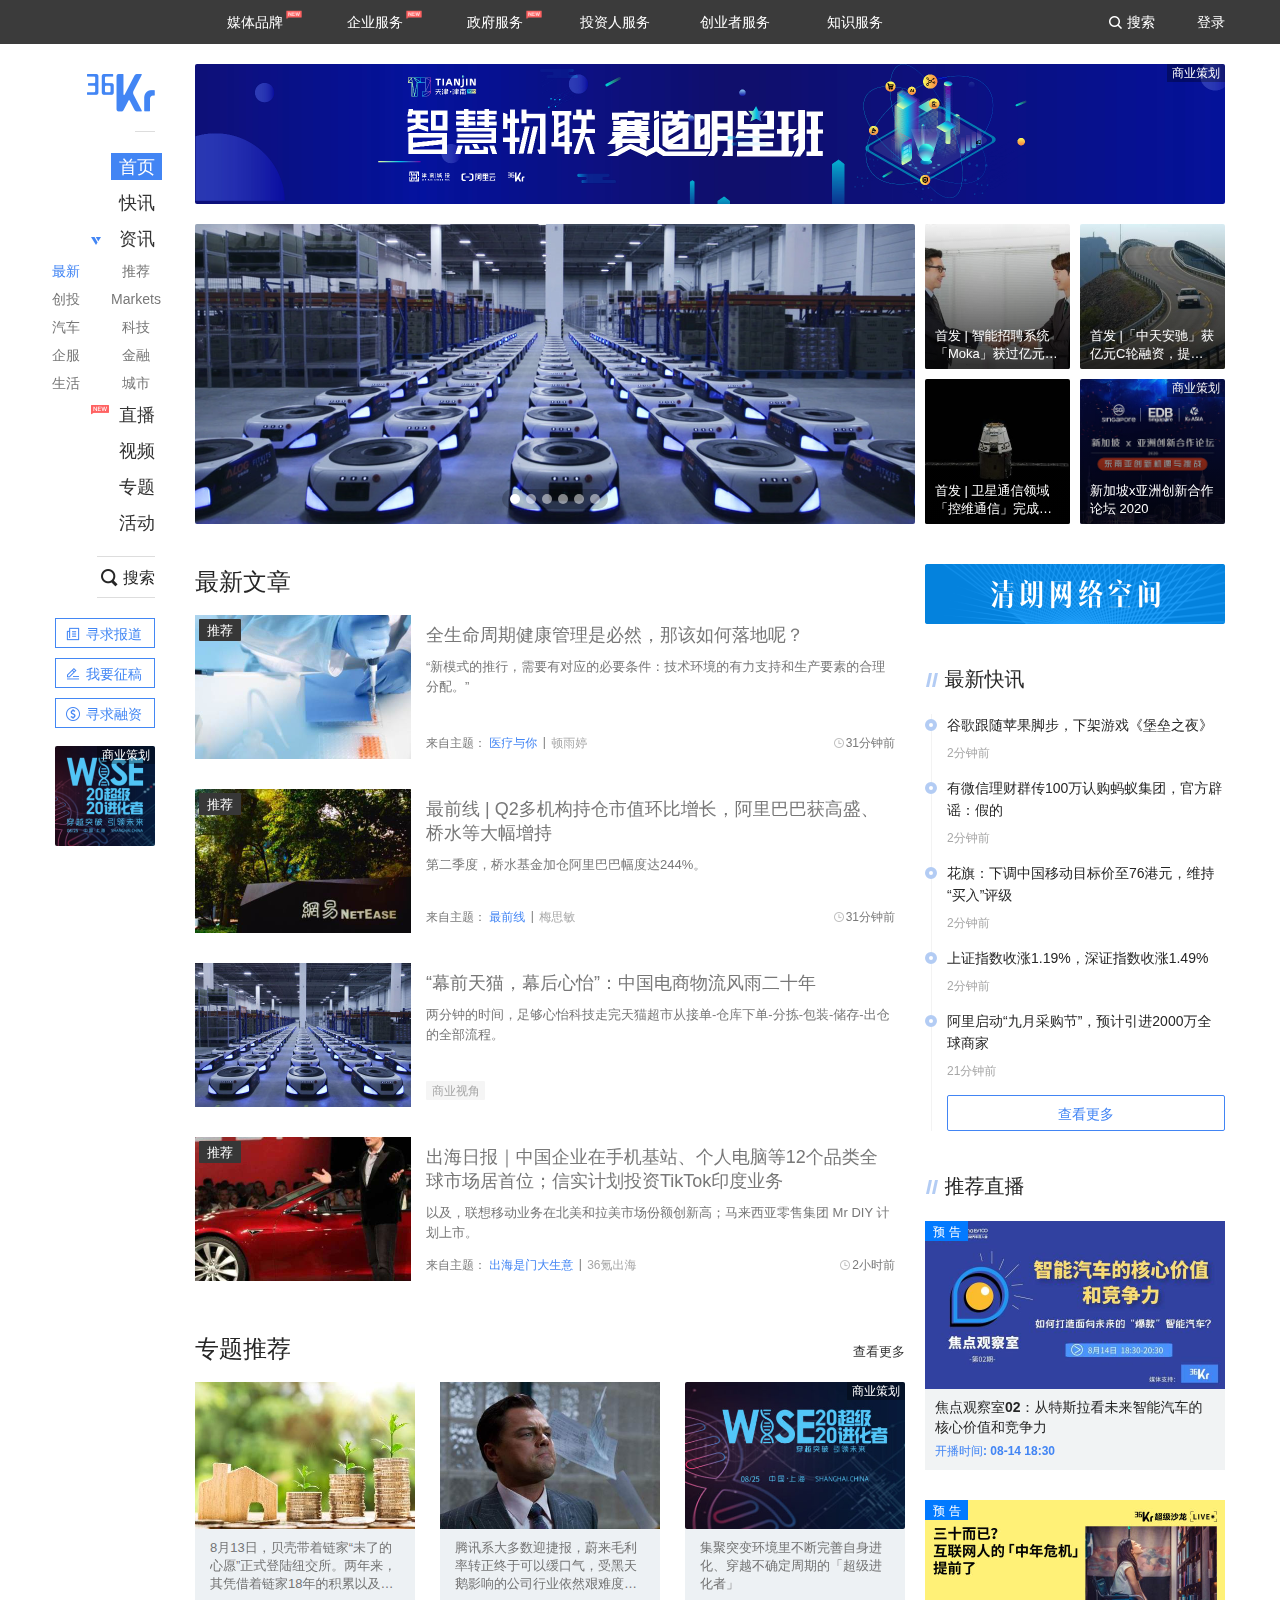
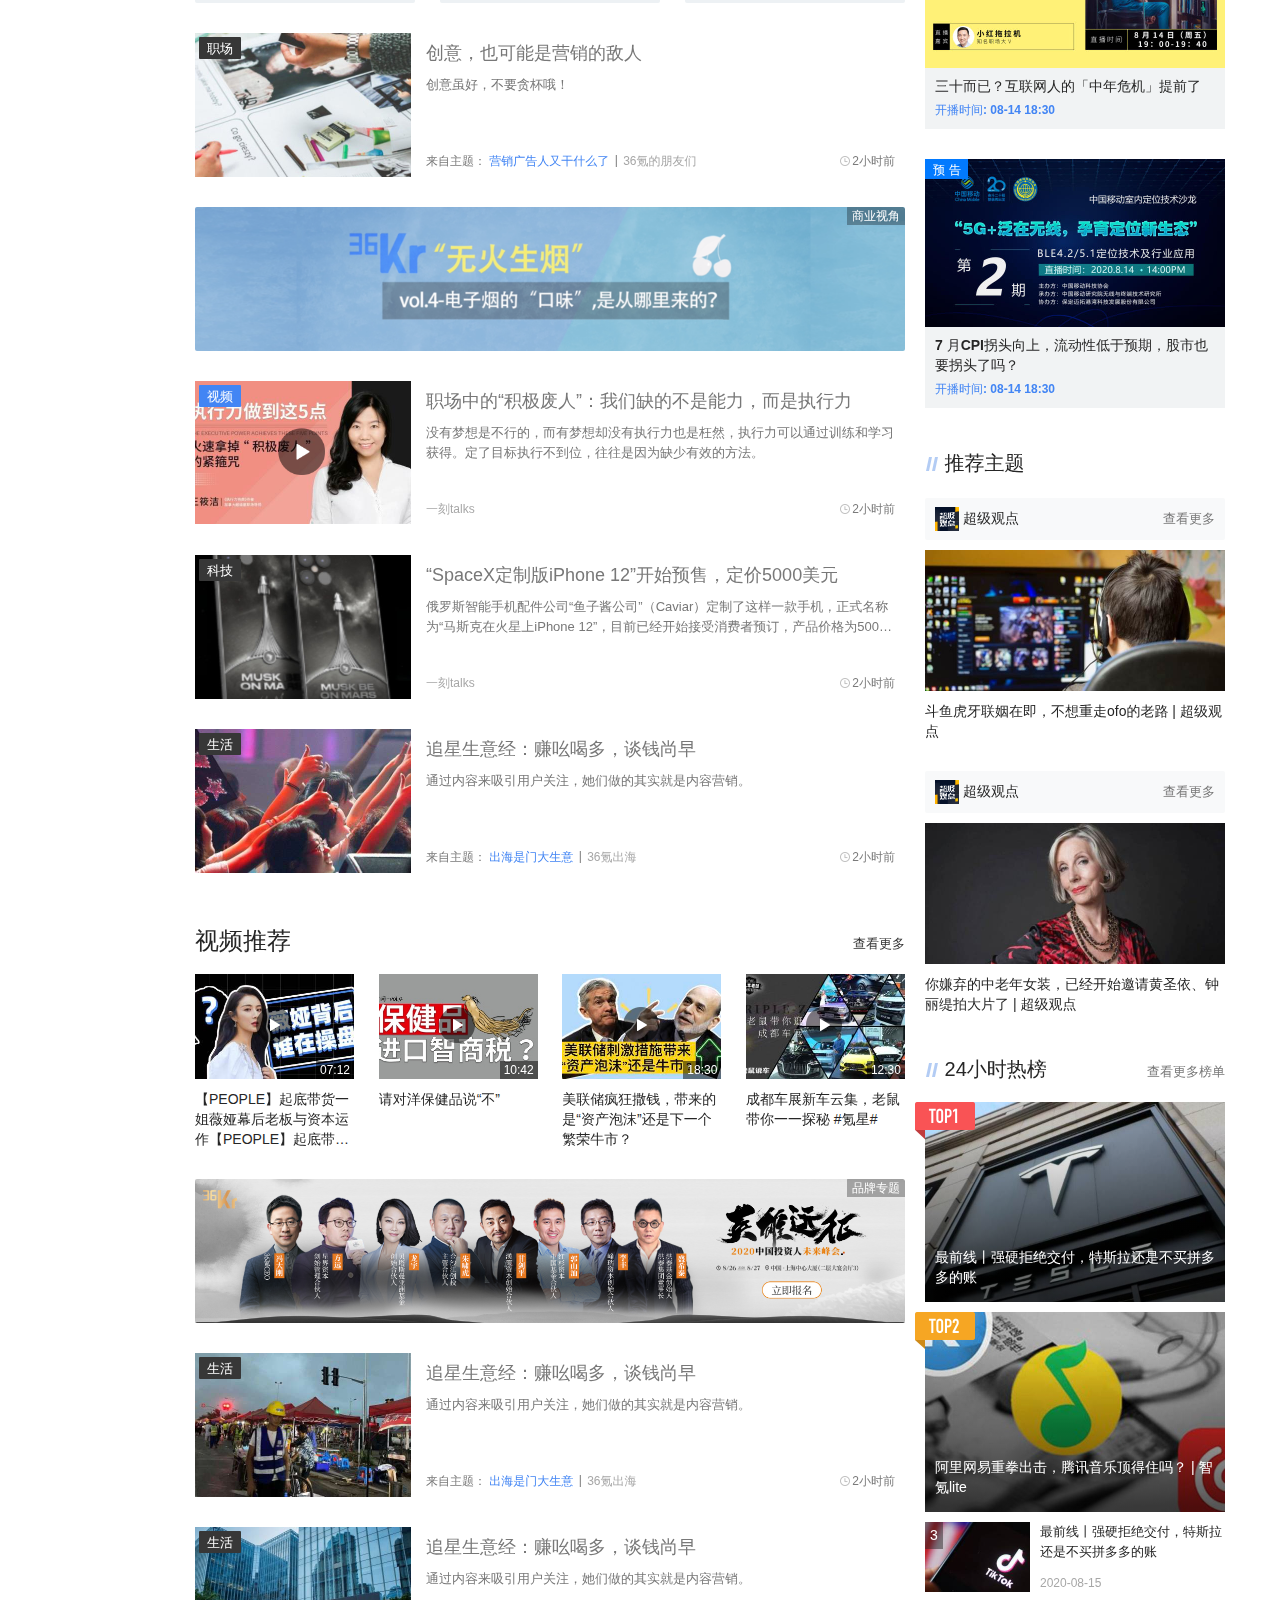
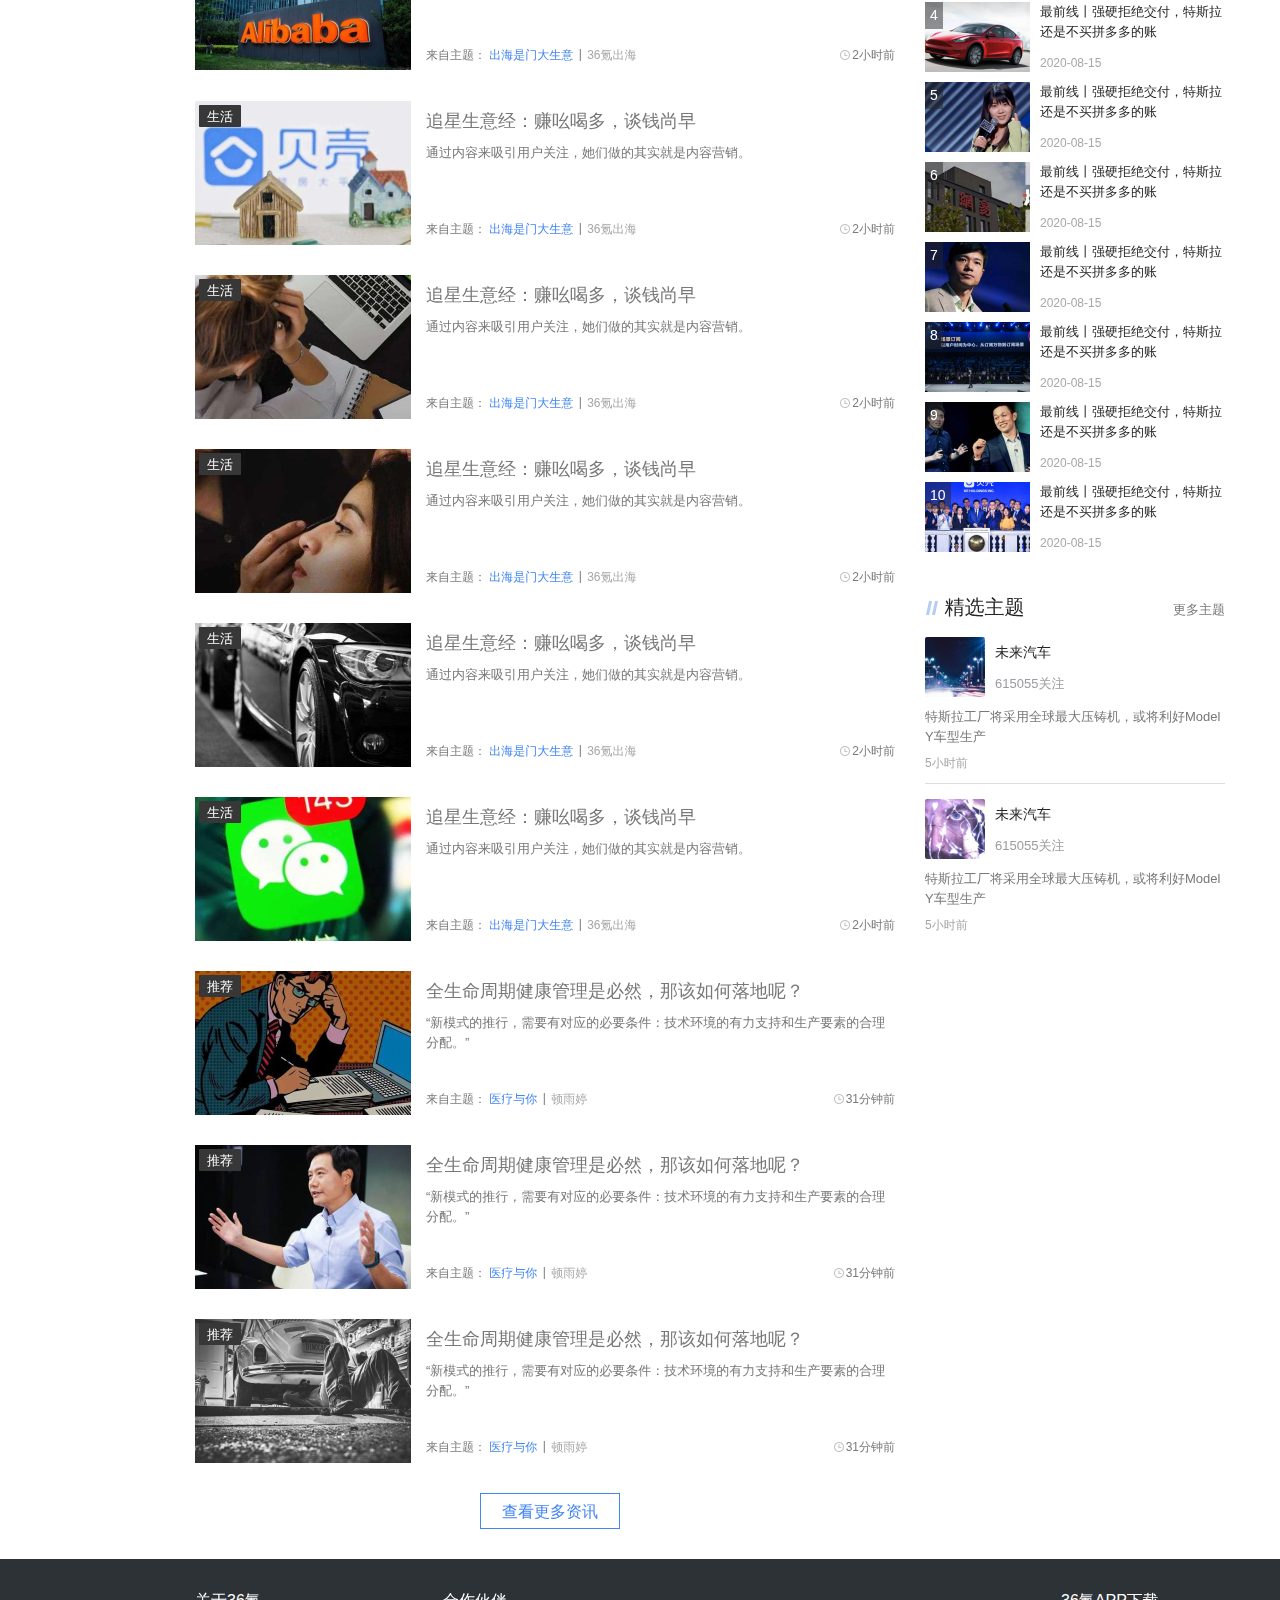
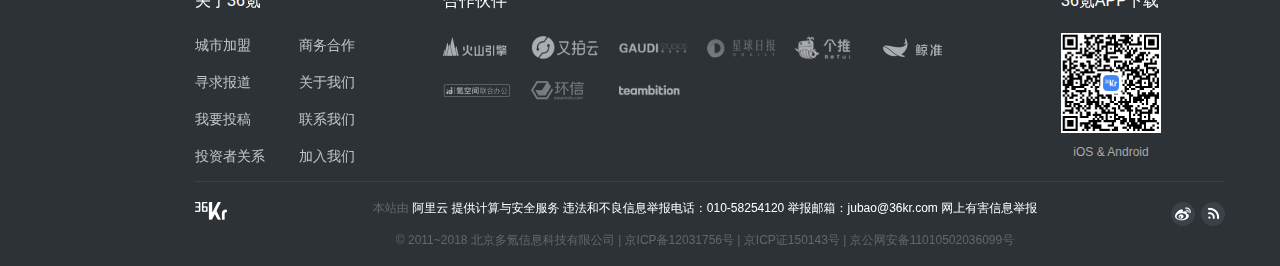
==== client/index.html @ 581e55d9 "详情页功能完成" ====
<!DOCTYPE html>
<html lang="en">

<head>
    <meta charset="UTF-8">
    <meta http-equiv="X-UA-Compatible" content="ie=edge">
    <title>36氪_让一部分人先看到未来</title>
    <link rel="shortcut icon" href="./favicon.ico">
    <link rel="stylesheet" href="./css/normalize.css">
    <link rel="stylesheet" href="./assets/layui/css/layui.css">
    <link rel="stylesheet" href="./css/index.css">
</head>

<body>
    <div class="viewport">
        <!-- 头部 -->
        <div class="kr_header">
            <div class="kr_header_inner">
                <!-- 导航 -->
                <ul class="navs">
                    <li class="is_new">
                        <span class="label">媒体品牌</span>
                        <ul class="list">
                            <li>
                                <a href="./list.html" class="reddot">未来汽车日报</a>
                            </li>
                            <li>
                                <a href="./list.html">零售老板内参</a>
                            </li>
                            <li>
                                <a href="./list.html">未来地产</a>
                            </li>
                            <li>
                                <a href="./list.html">KrASIA</a>
                            </li>
                            <li>
                                <a href="./list.html">Tech星球</a>
                            </li>
                            <li>
                                <a href="./list.html">超人测评</a>
                            </li>
                        </ul>
                    </li>
                    <li class="is_new">
                        <span class="label">企业服务</span>
                        <ul class="list">
                            <li>
                                <a href="./list.html" class="reddot">企服严选</a>
                            </li>
                            <li>
                                <a href="./list.html">EClub企业项目库</a>
                            </li>
                            <li>
                                <a href="./list.html">36Kr研究院</a>
                            </li>
                            <li>
                                <a href="./list.html" class="reddot">Kr8创新平台</a>
                            </li>
                            <li>
                                <a href="./list.html">36Kr创新咨询</a>
                            </li>
                            <li>
                                <a href="./list.html">氪榜</a>
                            </li>
                        </ul>
                    </li>
                    <li class="is_new">
                        <span class="label">政府服务</span>
                        <ul class="list">
                            <li>
                                <a href="./list.html" class="reddot">城市之窗</a>
                            </li>
                            <li>
                                <a href="./list.html" class="reddot">政企对接</a>
                            </li>
                        </ul>
                    </li>
                    <li>
                        <span class="label">投资人服务</span>
                        <ul class="list">
                            <li>
                                <a href="./list.html">VClub</a>
                            </li>
                            <li>
                                <a href="./list.html;">VClub投资机构库</a>
                            </li>
                        </ul>
                    </li>
                    <li>
                        <span class="label">创业者服务</span>
                        <ul class="list">
                            <li>
                                <a href="./list.html">寻求报道</a>
                            </li>
                            <li>
                                <a href="./list.html">寻求融资</a>
                            </li>
                            <li>
                                <a href="./list.html">36氪Pro</a>
                            </li>
                        </ul>
                    </li>
                    <li>
                        <span class="label">知识服务</span>
                        <ul class="list">
                            <li>
                                <a href="./list.html">开氪</a>
                            </li>
                        </ul>
                    </li>
                </ul>
                <!-- 其它 -->
                <div class="extra">
                    <a href="javascript:;" class="search_btn">搜索</a>
                    <a href="javascript:;">登录</a>
                </div>
            </div>
        </div>
        <!-- 公共布局 -->
        <div class="kr_layout clearfix">
            <!-- 左侧菜单 -->
            <div class="kr_menu">
                <!-- Logo -->
                <h1 class="logo sprites"><a href="./index.html">36Kr</a></h1>
                <!-- 菜单栏 -->
                <ul class="menus">
                    <li><a class="active" href="./index.html">首页</a></li>
                    <li><a href="./list.html">快讯</a></li>
                    <li class="collapsed">
                        <i class="sprites triangle"></i>
                        <a href="./list.html">资讯</a>
                        <ul class="sub_menus">
                            <li>
                                <a href="./list.html" class="active">最新</a>
                                <a href="./list.html">创投</a>
                                <a href="./list.html">汽车</a>
                                <a href="./list.html">企服</a>
                                <a href="./list.html">生活</a>
                            </li>
                            <li>
                                <a href="./list.html">推荐</a>
                                <a href="./list.html">Markets</a>
                                <a href="./list.html">科技</a>
                                <a href="./list.html">金融</a>
                                <a href="./list.html">城市</a>
                            </li>
                        </ul>
                    </li>
                    <li><a href="./list.html" class="is_new">直播</a></li>
                    <li><a href="./list.html">视频</a></li>
                    <li><a href="./list.html">专题</a></li>
                    <li><a href="./list.html">活动</a></li>
                </ul>
                <!-- 搜索框 -->
                <a href="javascript:;" class="search_btn">搜索</a>
                <!-- 其它 -->
                <ul class="extra">
                    <li>
                        <a href="javascript:;" class="sprites report">寻求报道</a>
                    </li>
                    <li>
                        <a href="javascript:;" class="sprites contribution">我要征稿</a>
                    </li>
                    <li>
                        <a href="javascript:;" class="sprites finance">寻求融资</a>
                    </li>
                </ul>
                <!-- 广告 -->
                <div class="ad">
                    <a href="javascript:;">
                        <img src="./uploads/ad_1.png" alt="">
                        <span>商业策划</span>
                    </a>
                </div>
            </div>
            <!-- 广告位 -->
            <div class="ad-placeholder">
                <div class="ad">
                    <a href="javascript:;">
                        <img src="./uploads/ad_2.png" alt="">
                    </a>
                    <span>商业策划</span>
                </div>
            </div>
            <!-- 焦点图 -->
            <div class="kr_banner">
                <div class="slides layui-carousel" lay-filter="kr_carousel" id="kr_carousel">
                    <ul id="carousel-item" carousel-item>
                        <li class="img-effect">
                            <a href="javascript:;">
                                <img src="./uploads/banner_1.png" alt="">
                            </a>
                        </li>
                        <li class="img-effect">
                            <a href="javascript:;">
                                <img src="./uploads/banner_2.png" alt="">
                            </a>
                        </li>
                        <li class="img-effect">
                            <a href="javascript:;">
                                <img src="./uploads/banner_3.png" alt="">
                            </a>
                        </li>
                        <li class="img-effect">
                            <a href="javascript:;">
                                <img src="./uploads/banner_4.png" alt="">
                            </a>
                        </li>
                        <li class="ad">
                            <a href="javascript:;">
                                <img src="./uploads/banner_5.png" alt="">
                            </a>
                            <span>商业策划</span>
                        </li>
                        <li class="img-effect">
                            <a href="javascript:;">
                                <img src="./uploads/banner_6.png" alt="">
                            </a>
                        </li>
                    </ul>
                </div>
                <!-- 其它 -->
                <ul class="extra">
                    <li class="img-effect">
                        <a href="./detail.html">
                            <img src="./uploads/picture_1.jpg" alt="">
                        </a>
                        <p class="label text_overflow">首发 | 智能招聘系统「Moka」获过亿元 B+ 轮融资</p>
                    </li>
                    <li class="img-effect">
                        <a href="./detail.html">
                            <img src="./uploads/picture_2.jpg" alt="">
                        </a>
                        <p class="label text_overflow">首发 |「中天安驰」获亿元C轮融资，提供交通出行AIoT方案</p>
                    </li>
                    <li class="img-effect">
                        <a href="./detail.html">
                            <img src="./uploads/picture_3.jpg" alt="">
                        </a>
                        <p class="label text_overflow">首发 | 卫星通信领域「控维通信」完成数千万A轮融资</p>
                    </li>
                    <li class="ad">
                        <a href="./detail.html">
                            <img src="./uploads/picture_4.jpg" alt="">
                        </a>
                        <span>商业策划</span>
                        <p class="label text_overflow">新加坡x亚洲创新合作论坛 2020</p>
                    </li>
                </ul>
            </div>
            <!-- 右侧边栏 -->
            <div class="kr_aside">
                <a href="javascript:;">
                    <img src="./images/purify.png" alt="">
                </a>
                <!-- 最新快讯 -->
                <div class="kr_widget">
                    <h4 class="kr_widget_header">
                        <i class="sprites line"></i> 最新快讯
                    </h4>
                    <ul class="timeline">
                        <li>
                            <a href="./detail.html" class="text_overflow">谷歌跟随苹果脚步，下架游戏《堡垒之夜》</a>
                            <span>2分钟前</span>
                        </li>
                        <li>
                            <a href="./detail.html" class="text_overflow">有微信理财群传100万认购蚂蚁集团，官方辟谣：假的</a>
                            <span>2分钟前</span>
                        </li>
                        <li>
                            <a href="./detail.html" class="text_overflow">花旗：下调中国移动目标价至76港元，维持“买入”评级</a>
                            <span>2分钟前</span>
                        </li>
                        <li>
                            <a href="./detail.html" class="text_overflow">上证指数收涨1.19%，深证指数收涨1.49%</a>
                            <span>2分钟前</span>
                        </li>
                        <li>
                            <a href="./detail.html" class="text_overflow">阿里启动“九月采购节”，预计引进2000万全球商家</a>
                            <span>21分钟前</span>
                        </li>
                        <li>
                            <a href="./list.html" class="more">查看更多</a>
                        </li>
                    </ul>
                </div>
                <!-- 推荐直播 -->
                <div class="kr_widget">
                    <h4 class="kr_widget_header">
                        <i class="sprites line"></i> 推荐直播
                    </h4>
                    <div class="kr_live_card">
                        <div class="img-effect">
                            <a href="./detail.html">
                                <img src="./uploads/live_1.jpg" alt="">
                            </a>
                            <span class="label">预告</span>
                        </div>
                        <div class="meta">
                            <a href="./detail.html" class="text_overflow">焦点观察室02：从特斯拉看未来智能汽车的核心价值和竞争力</a>
                            <p><span>开播时间</span>: 08-14 18:30</p>
                        </div>
                    </div>
                    <div class="kr_live_card">
                        <div class="img-effect">
                            <a href="./detail.html">
                                <img src="./uploads/live_2.jpg" alt="">
                            </a>
                            <span class="label">预告</span>
                        </div>
                        <div class="meta">
                            <a href="./detail.html" class="text_overflow">三十而已？互联网人的「中年危机」提前了</a>
                            <p><span>开播时间</span>: 08-14 18:30</p>
                        </div>
                    </div>
                    <div class="kr_live_card">
                        <div class="img-effect">
                            <a href="./detail.html">
                                <img src="./uploads/live_3.jpg" alt="">
                            </a>
                            <span class="label">预告</span>
                        </div>
                        <div class="meta">
                            <a href="./detail.html" class="text_overflow">7 月CPI拐头向上，流动性低于预期，股市也要拐头了吗？</a>
                            <p><span>开播时间</span>: 08-14 18:30</p>
                        </div>
                    </div>
                </div>
                <!-- 推荐主题 -->
                <div class="kr_widget">
                    <h4 class="kr_widget_header">
                        <i class="sprites line"></i> 推荐主题
                    </h4>
                    <div class="kr_topic_card">
                        <div class="header">
                            <img src="./uploads/avatar_1.png" alt="">
                            <span>超级观点</span>
                            <a href="./list.html" class="more">查看更多</a>
                        </div>
                        <div class="img-effect">
                            <img src="./uploads/topic_1.jpg" alt="">
                        </div>
                        <a href="./detail.html" class="link text_overflow">斗鱼虎牙联姻在即，不想重走ofo的老路 | 超级观点</a>
                    </div>
                    <div class="kr_topic_card">
                        <div class="header">
                            <img src="./uploads/avatar_1.png" alt="">
                            <span>超级观点</span>
                            <a href="./list.html" class="more">查看更多</a>
                        </div>
                        <div class="img-effect">
                            <img src="./uploads/topic_2.jpg" alt="">
                        </div>
                        <a href="./detail.html" class="link text_overflow">你嫌弃的中老年女装，已经开始邀请黄圣依、钟丽缇拍大片了 | 超级观点</a>
                    </div>
                </div>
                <!-- 24小时热榜 -->
                <div class="kr_widget">
                    <h4 class="kr_widget_header">
                        <i class="sprites line"></i> 24小时热榜
                        <a href="./list.html">查看更多榜单</a>
                    </h4>
                    <div class="kr_hot_card" data-index="1">
                        <a href="./detail.html">
                            <div class="img-effect">
                                <img src="./uploads/hot_1.jpg" alt="">
                            </div>
                            <span class="text_overflow">最前线丨强硬拒绝交付，特斯拉还是不买拼多多的账</span>
                        </a>
                    </div>
                    <div class="kr_hot_card" data-index="2">
                        <a href="./detail.html">
                            <div class="img-effect">
                                <img src="./uploads/hot_2.jpg" alt="">
                            </div>
                            <span class="text_overflow">阿里网易重拳出击，腾讯音乐顶得住吗？ | 智氪lite</span>
                        </a>
                    </div>
                    <div class="kr_hot_card" data-index="3">
                        <a href="./detail.html">
                            <div class="img-effect">
                                <img src="./uploads/hot_3.jpg" alt="">
                            </div>
                            <span class="text_overflow">最前线丨强硬拒绝交付，特斯拉还是不买拼多多的账</span>
                            <i>2020-08-15</i>
                        </a>
                    </div>
                    <div class="kr_hot_card" data-index="4">
                        <a href="./detail.html">
                            <div class="img-effect">
                                <img src="./uploads/hot_4.jpg" alt="">
                            </div>
                            <span class="text_overflow">最前线丨强硬拒绝交付，特斯拉还是不买拼多多的账</span>
                            <i>2020-08-15</i>
                        </a>
                    </div>
                    <div class="kr_hot_card" data-index="5">
                        <a href="./detail.html">
                            <div class="img-effect">
                                <img src="./uploads/hot_5.jpg" alt="">
                            </div>
                            <span class="text_overflow">最前线丨强硬拒绝交付，特斯拉还是不买拼多多的账</span>
                            <i>2020-08-15</i>
                        </a>
                    </div>
                    <div class="kr_hot_card" data-index="6">
                        <a href="./detail.html">
                            <div class="img-effect">
                                <img src="./uploads/hot_6.jpg" alt="">
                            </div>
                            <span class="text_overflow">最前线丨强硬拒绝交付，特斯拉还是不买拼多多的账</span>
                            <i>2020-08-15</i>
                        </a>
                    </div>
                    <div class="kr_hot_card" data-index="7">
                        <a href="./detail.html">
                            <div class="img-effect">
                                <img src="./uploads/hot_7.jpg" alt="">
                            </div>
                            <span class="text_overflow">最前线丨强硬拒绝交付，特斯拉还是不买拼多多的账</span>
                            <i>2020-08-15</i>
                        </a>
                    </div>
                    <div class="kr_hot_card" data-index="8">
                        <a href="./detail.html">
                            <div class="img-effect">
                                <img src="./uploads/hot_8.jpg" alt="">
                            </div>
                            <span class="text_overflow">最前线丨强硬拒绝交付，特斯拉还是不买拼多多的账</span>
                            <i>2020-08-15</i>
                        </a>
                    </div>
                    <div class="kr_hot_card" data-index="9">
                        <a href="./detail.html">
                            <div class="img-effect">
                                <img src="./uploads/hot_9.jpg" alt="">
                            </div>
                            <span class="text_overflow">最前线丨强硬拒绝交付，特斯拉还是不买拼多多的账</span>
                            <i>2020-08-15</i>
                        </a>
                    </div>
                    <div class="kr_hot_card" data-index="10">
                        <a href="./detail.html">
                            <div class="img-effect">
                                <img src="./uploads/hot_10.jpg" alt="">
                            </div>
                            <span class="text_overflow">最前线丨强硬拒绝交付，特斯拉还是不买拼多多的账</span>
                            <i>2020-08-15</i>
                        </a>
                    </div>
                </div>
                <!-- 精选主题 -->
                <div class="kr_widget kr_best">
                    <h4 class="kr_widget_header">
                        <i class="sprites line"></i> 精选主题
                        <a href="./list.html">更多主题</a>
                    </h4>
                    <div class="kr_best_card">
                        <div class="img-effect">
                            <img src="./uploads/best_1.jpg" alt="">
                        </div>
                        <div class="meta">
                            <a href="./detail.html">未来汽车</a>
                            <span>615055关注</span>
                        </div>
                        <div class="extra">
                            <a href="javascript:;">特斯拉工厂将采用全球最大压铸机，或将利好Model Y车型生产</a>
                            <span>5小时前</span>
                        </div>
                    </div>
                    <div class="kr_best_card">
                        <div class="img-effect">
                            <img src="./uploads/best_2.jpg" alt="">
                        </div>
                        <div class="meta">
                            <a href="javascript:;">未来汽车</a>
                            <span>615055关注</span>
                        </div>
                        <div class="extra">
                            <a href="javascript:;">特斯拉工厂将采用全球最大压铸机，或将利好Model Y车型生产</a>
                            <span>5小时前</span>
                        </div>
                    </div>
                </div>
            </div>
            <!-- 主体 -->
            <div class="kr_body">
                <div class="kr_panel">
                    <!-- 标题 -->
                    <div class="kr_panel_title">
                        <h3>最新文章</h3>
                    </div>
                    <!-- Feeds -->
                    <div class="index_feed border-effect">
                        <div class="cover img-effect">
                            <img src="./uploads/cover_1.jpg" alt="">
                            <a href="./list.html" class="label">推荐</a>
                        </div>
                        <div class="meta">
                            <a href="./detail.html" class="title text_overflow">
                                全生命周期健康管理是必然，那该如何落地呢？
                            </a>
                            <a href="./detail.html" class="brief text_overflow">
                                “新模式的推行，需要有对应的必要条件：技术环境的有力支持和生产要素的合理分配。”
                            </a>
                            <div class="extra">
                                来自主题：
                                <a href="javascript:;" class="topic">医疗与你</a>
                                <i class="line">|</i>
                                <a href="javascript:;" class="author">顿雨婷</a>
                                <span class="time"><i class="sprites clock"></i>31分钟前</span>
                            </div>
                        </div>
                    </div>
                    <div class="index_feed border-effect">
                        <div class="cover img-effect">
                            <img src="./uploads/cover_2.jpg" alt="">
                            <a href="./list.html" class="label">推荐</a>
                        </div>
                        <div class="meta">
                            <a href="./detail.html" class="title text_overflow">
                                最前线 | Q2多机构持仓市值环比增长，阿里巴巴获高盛、桥水等大幅增持
                            </a>
                            <a href="./detail.html" class="brief text_overflow">
                                第二季度，桥水基金加仓阿里巴巴幅度达244%。
                            </a>
                            <div class="extra">
                                来自主题：
                                <a href="javascript:;" class="topic">最前线</a>
                                <i class="line">|</i>
                                <a href="javascript:;" class="author">梅思敏</a>
                                <span class="time"><i class="sprites clock"></i>31分钟前</span>
                            </div>
                        </div>
                    </div>
                    <div class="index_feed border-effect">
                        <div class="cover img-effect">
                            <img src="./uploads/cover_3.jpg" alt="">
                        </div>
                        <div class="meta">
                            <a href="./detail.html" class="title text_overflow">
                                “幕前天猫，幕后心怡”：中国电商物流风雨二十年
                            </a>
                            <p class="brief text_overflow">​
                                两分钟的时间，足够心怡科技走完天猫超市从接单-仓库下单-分拣-包装-储存-出仓的全部流程。
                            </p>
                            <div class="extra">
                                <span class="label">商业视角</span>
                            </div>
                        </div>
                    </div>
                    <div class="index_feed border-effect">
                        <div class="cover img-effect">
                            <img src="./uploads/cover_4.jpg" alt="">
                            <a href="./list.html" class="label">推荐</a>
                        </div>
                        <div class="meta">
                            <a href="./detail.html" class="title text_overflow">
                                出海日报｜中国企业在手机基站、个人电脑等12个品类全球市场居首位；信实计划投资TikTok印度业务
                            </a>
                            <a href="./detail.html;" class="brief text_overflow">
                                以及，联想移动业务在北美和拉美市场份额创新高；马来西亚零售集团 Mr DIY 计划上市。
                            </a>
                            <div class="extra">
                                来自主题：
                                <a href="javascript:;" class="topic">出海是门大生意</a>
                                <i class="line">|</i>
                                <a href="javascript:;" class="author">36氪出海</a>
                                <span class="time"><i class="sprites clock"></i>2小时前</span>
                            </div>
                        </div>
                    </div>
                </div>
                <!-- 专题推荐 -->
                <div class="kr_panel">
                    <div class="kr_panel_title">
                        <h3>专题推荐</h3>
                        <a href="javascript:;" class="more">查看更多</a>
                    </div>
                    <!-- 专题列表 -->
                    <div class="kr_topic">
                        <a class="kr_topic_card border-effect">
                            <div class="img-effect">
                                <img src="./uploads/card_1.jpg" alt="">
                            </div>
                            <div class="brief">
                                <p class="text_overflow">
                                    8月13日，贝壳带着链家“未了的心愿”正式登陆纽交所。两年来，其凭借着链家18年的积累以及ACN模式迅速发展，成功跻身行业头部。腾讯押中贝壳，阿里迅速增持易居，意图平衡局势，贝壳上市，其价值究竟几何？股市里，线上卖房还会如此受欢迎吗？
                                </p>
                            </div>
                        </a>
                        <a class="kr_topic_card border-effect">
                            <div class="img-effect">
                                <img src="./uploads/card_2.jpg" alt="">
                            </div>
                            <div class="brief">
                                <p class="text_overflow">腾讯系大多数迎捷报，蔚来毛利率转正终于可以缓口气，受黑天鹅影响的公司行业依然艰难度日，大公司财报为你持续更新。</p>
                            </div>
                        </a>
                        <a class="kr_topic_card border-effect">
                            <div class="ad">
                                <img src="./uploads/card_3.jpg" alt="">
                                <span>商业策划</span>
                            </div>
                            <div class="brief">
                                <p class="text_overflow">
                                    集聚突变环境里不断完善自身进化、穿越不确定周期的「超级进化者」
                                </p>
                            </div>
                        </a>
                    </div>
                    <div class="index_feed border-effect">
                        <div class="cover img-effect">
                            <img src="./uploads/cover_5.jpg" alt="">
                            <a href="javascript:;" class="label">职场</a>
                        </div>
                        <div class="meta">
                            <a href="javascript:;" class="title text_overflow">
                                创意，也可能是营销的敌人
                            </a>
                            <a href="javascript:;" class="brief text_overflow">创意虽好，不要贪杯哦！</a>
                            <div class="extra">
                                来自主题：
                                <a href="javascript:;" class="topic">营销广告人又干什么了</a>
                                <i class="line">|</i>
                                <a href="javascript:;" class="author">36氪的朋友们</a>
                                <span class="time"><i class="sprites clock"></i>2小时前</span>
                            </div>
                        </div>
                    </div>
                    <!-- 广告位 -->
                    <div class="ad">
                        <img src="./uploads/ad_3.png" alt="">
                        <span>商业视角</span>
                    </div>
                    <div class="index_feed border-effect">
                        <div class="cover video img-effect">
                            <img src="./uploads/cover_6.jpg" alt="">
                            <a href="javascript:;" class="label">视频</a>
                            <i class="sprites"></i>
                        </div>
                        <div class="meta">
                            <a href="javascript:;" class="title text_overflow">
                                职场中的“积极废人”：我们缺的不是能力，而是执行力
                            </a>
                            <p class="brief text_overflow">​
                                没有梦想是不行的，而有梦想却没有执行力也是枉然，执行力可以通过训练和学习获得。定了目标执行不到位，往往是因为缺少有效的方法。
                            </p>
                            <div class="extra">
                                <a href="javascript:;" class="author">一刻talks</a>
                                <span class="time"><i class="sprites clock"></i>2小时前</span>
                            </div>
                        </div>
                    </div>
                    <div class="index_feed border-effect">
                        <div class="cover img-effect">
                            <img src="./uploads/cover_7.jpg" alt="">
                            <a href="javascript:;" class="label">科技</a>
                            <i class="sprites"></i>
                        </div>
                        <div class="meta">
                            <a href="javascript:;" class="title text_overflow">
                                “SpaceX定制版iPhone 12”开始预售，定价5000美元
                            </a>
                            <a href="javascript:;"
                                class="brief text_overflow">俄罗斯智能手机配件公司“鱼子酱公司”（Caviar）定制了这样一款手机，正式名称为“马斯克在火星上iPhone
                                12”，目前已经开始接受消费者预订，产品价格为5000美元。</a>
                            <div class="extra">
                                <a href="javascript:;" class="author">一刻talks</a>
                                <span class="time"><i class="sprites clock"></i>2小时前</span>
                            </div>
                        </div>
                    </div>
                    <div class="index_feed border-effect">
                        <div class="cover img-effect">
                            <img src="./uploads/cover_8.jpg" alt="">
                            <a href="javascript:;" class="label">生活</a>
                            <i class="sprites"></i>
                        </div>
                        <div class="meta">
                            <a href="javascript:;" class="title text_overflow">
                                追星生意经：赚吆喝多，谈钱尚早
                            </a>
                            <a href="javascript:;" class="brief text_overflow">通过内容来吸引用户关注，她们做的其实就是内容营销。</a>
                            <div class="extra">
                                来自主题：
                                <a href="javascript:;" class="topic">出海是门大生意</a>
                                <i class="line">|</i>
                                <a href="javascript:;" class="author">36氪出海</a>
                                <span class="time"><i class="sprites clock"></i>2小时前</span>
                            </div>
                        </div>
                    </div>
                </div>
                <!-- 视频推荐 -->
                <div class="kr_panel">
                    <div class="kr_panel_title">
                        <h3>视频推荐</h3>
                        <a href="javascript:;" class="more">查看更多</a>
                    </div>
                    <!-- 视频列表 -->
                    <div class="kr_video">
                        <a href="javascript:;" class="kr_video_card border-effect">
                            <div class="img-effect video">
                                <img src="./uploads/video_1.jpg" alt="">
                                <i class="sprites"></i>
                                <i class="time">07:12</i>
                            </div>
                            <div class="brief">
                                <p class="text_overflow">
                                    【PEOPLE】起底带货一姐薇娅幕后老板与资本运作【PEOPLE】起底带货一姐薇娅幕后老板与资本运作【PEOPLE】起底带货一姐薇娅幕后老板与资本运作</p>
                            </div>
                        </a>
                        <a href="javascript:;" class="kr_video_card border-effect">
                            <div class="img-effect video">
                                <img src="./uploads/video_2.jpg" alt="">
                                <i class="sprites"></i>
                                <i class="time">10:42</i>
                            </div>
                            <div class="brief">
                                <p class="text_overflow">请对洋保健品说“不”</p>
                            </div>
                        </a>
                        <a href="javascript:;" class="kr_video_card border-effect">
                            <div class="img-effect video">
                                <img src="./uploads/video_3.jpg" alt="">
                                <i class="sprites"></i>
                                <i class="time">18:30</i>
                            </div>
                            <div class="brief">
                                <p class="text_overflow">美联储疯狂撒钱，带来的是“资产泡沫”还是下一个繁荣牛市？</p>
                            </div>
                        </a>
                        <a href="javascript:;" class="kr_video_card border-effect">
                            <div class="img-effect video">
                                <img src="./uploads/video_4.jpg" alt="">
                                <i class="sprites"></i>
                                <i class="time">12:30</i>
                            </div>
                            <div class="brief">
                                <p>成都车展新车云集，老鼠带你一一探秘 #氪星#</p>
                            </div>
                        </a>
                    </div>
                    <!-- 广告位 -->
                    <div class="ad">
                        <img src="./uploads/ad_4.png" alt="">
                        <span>品牌专题</span>
                    </div>
                    <div class="index_feed border-effect">
                        <div class="cover img-effect">
                            <img src="./uploads/cover_9.jpg" alt="">
                            <a href="javascript:;" class="label">生活</a>
                            <i class="sprites"></i>
                        </div>
                        <div class="meta">
                            <a href="javascript:;" class="title text_overflow">
                                追星生意经：赚吆喝多，谈钱尚早
                            </a>
                            <a href="javascript:;" class="brief text_overflow">通过内容来吸引用户关注，她们做的其实就是内容营销。</a>
                            <div class="extra">
                                来自主题：
                                <a href="javascript:;" class="topic">出海是门大生意</a>
                                <i class="line">|</i>
                                <a href="javascript:;" class="author">36氪出海</a>
                                <span class="time"><i class="sprites clock"></i>2小时前</span>
                            </div>
                        </div>
                    </div>
                    <div class="index_feed border-effect">
                        <div class="cover img-effect">
                            <img src="./uploads/cover_10.jpg" alt="">
                            <a href="javascript:;" class="label">生活</a>
                            <i class="sprites"></i>
                        </div>
                        <div class="meta">
                            <a href="javascript:;" class="title text_overflow">
                                追星生意经：赚吆喝多，谈钱尚早
                            </a>
                            <a href="javascript:;" class="brief text_overflow">通过内容来吸引用户关注，她们做的其实就是内容营销。</a>
                            <div class="extra">
                                来自主题：
                                <a href="javascript:;" class="topic">出海是门大生意</a>
                                <i class="line">|</i>
                                <a href="javascript:;" class="author">36氪出海</a>
                                <span class="time"><i class="sprites clock"></i>2小时前</span>
                            </div>
                        </div>
                    </div>
                    <div class="index_feed border-effect">
                        <div class="cover img-effect">
                            <img src="./uploads/cover_11.jpg" alt="">
                            <a href="javascript:;" class="label">生活</a>
                            <i class="sprites"></i>
                        </div>
                        <div class="meta">
                            <a href="javascript:;" class="title text_overflow">
                                追星生意经：赚吆喝多，谈钱尚早
                            </a>
                            <a href="javascript:;" class="brief text_overflow">通过内容来吸引用户关注，她们做的其实就是内容营销。</a>
                            <div class="extra">
                                来自主题：
                                <a href="javascript:;" class="topic">出海是门大生意</a>
                                <i class="line">|</i>
                                <a href="javascript:;" class="author">36氪出海</a>
                                <span class="time"><i class="sprites clock"></i>2小时前</span>
                            </div>
                        </div>
                    </div>
                    <div class="index_feed border-effect">
                        <div class="cover img-effect">
                            <img src="./uploads/cover_12.jpg" alt="">
                            <a href="javascript:;" class="label">生活</a>
                            <i class="sprites"></i>
                        </div>
                        <div class="meta">
                            <a href="javascript:;" class="title text_overflow">
                                追星生意经：赚吆喝多，谈钱尚早
                            </a>
                            <a href="javascript:;" class="brief text_overflow">通过内容来吸引用户关注，她们做的其实就是内容营销。</a>
                            <div class="extra">
                                来自主题：
                                <a href="javascript:;" class="topic">出海是门大生意</a>
                                <i class="line">|</i>
                                <a href="javascript:;" class="author">36氪出海</a>
                                <span class="time"><i class="sprites clock"></i>2小时前</span>
                            </div>
                        </div>
                    </div>
                    <div class="index_feed border-effect">
                        <div class="cover img-effect">
                            <img src="./uploads/cover_13.jpg" alt="">
                            <a href="javascript:;" class="label">生活</a>
                            <i class="sprites"></i>
                        </div>
                        <div class="meta">
                            <a href="javascript:;" class="title text_overflow">
                                追星生意经：赚吆喝多，谈钱尚早
                            </a>
                            <a href="javascript:;" class="brief text_overflow">通过内容来吸引用户关注，她们做的其实就是内容营销。</a>
                            <div class="extra">
                                来自主题：
                                <a href="javascript:;" class="topic">出海是门大生意</a>
                                <i class="line">|</i>
                                <a href="javascript:;" class="author">36氪出海</a>
                                <span class="time"><i class="sprites clock"></i>2小时前</span>
                            </div>
                        </div>
                    </div>
                    <div class="index_feed border-effect">
                        <div class="cover img-effect">
                            <img src="./uploads/cover_14.jpg" alt="">
                            <a href="javascript:;" class="label">生活</a>
                            <i class="sprites"></i>
                        </div>
                        <div class="meta">
                            <a href="javascript:;" class="title text_overflow">
                                追星生意经：赚吆喝多，谈钱尚早
                            </a>
                            <a href="javascript:;" class="brief text_overflow">通过内容来吸引用户关注，她们做的其实就是内容营销。</a>
                            <div class="extra">
                                来自主题：
                                <a href="javascript:;" class="topic">出海是门大生意</a>
                                <i class="line">|</i>
                                <a href="javascript:;" class="author">36氪出海</a>
                                <span class="time"><i class="sprites clock"></i>2小时前</span>
                            </div>
                        </div>
                    </div>
                    <div class="index_feed border-effect">
                        <div class="cover img-effect">
                            <img src="./uploads/cover_15.jpg" alt="">
                            <a href="javascript:;" class="label">生活</a>
                            <i class="sprites"></i>
                        </div>
                        <div class="meta">
                            <a href="javascript:;" class="title text_overflow">
                                追星生意经：赚吆喝多，谈钱尚早
                            </a>
                            <a href="javascript:;" class="brief text_overflow">通过内容来吸引用户关注，她们做的其实就是内容营销。</a>
                            <div class="extra">
                                来自主题：
                                <a href="javascript:;" class="topic">出海是门大生意</a>
                                <i class="line">|</i>
                                <a href="javascript:;" class="author">36氪出海</a>
                                <span class="time"><i class="sprites clock"></i>2小时前</span>
                            </div>
                        </div>
                    </div>
                    <div class="index_feed border-effect">
                        <div class="cover img-effect">
                            <img src="./uploads/cover_16.jpg" alt="">
                            <a href="javascript:;" class="label">推荐</a>
                        </div>
                        <div class="meta">
                            <a href="javascript:;" class="title text_overflow">
                                全生命周期健康管理是必然，那该如何落地呢？
                            </a>
                            <a href="javascript:;" class="brief text_overflow">
                                “新模式的推行，需要有对应的必要条件：技术环境的有力支持和生产要素的合理分配。”
                            </a>
                            <div class="extra">
                                来自主题：
                                <a href="javascript:;" class="topic">医疗与你</a>
                                <i class="line">|</i>
                                <a href="javascript:;" class="author">顿雨婷</a>
                                <span class="time"><i class="sprites clock"></i>31分钟前</span>
                            </div>
                        </div>
                    </div>
                    <div class="index_feed border-effect">
                        <div class="cover img-effect">
                            <img src="./uploads/cover_17.jpg" alt="">
                            <a href="javascript:;" class="label">推荐</a>
                        </div>
                        <div class="meta">
                            <a href="javascript:;" class="title text_overflow">
                                全生命周期健康管理是必然，那该如何落地呢？
                            </a>
                            <a href="javascript:;" class="brief text_overflow">
                                “新模式的推行，需要有对应的必要条件：技术环境的有力支持和生产要素的合理分配。”
                            </a>
                            <div class="extra">
                                来自主题：
                                <a href="javascript:;" class="topic">医疗与你</a>
                                <i class="line">|</i>
                                <a href="javascript:;" class="author">顿雨婷</a>
                                <span class="time"><i class="sprites clock"></i>31分钟前</span>
                            </div>
                        </div>
                    </div>
                    <div class="index_feed border-effect">
                        <div class="cover img-effect">
                            <img src="./uploads/cover_18.jpg" alt="">
                            <a href="javascript:;" class="label">推荐</a>
                        </div>
                        <div class="meta">
                            <a href="javascript:;" class="title text_overflow">
                                全生命周期健康管理是必然，那该如何落地呢？
                            </a>
                            <a href="javascript:;" class="brief text_overflow">
                                “新模式的推行，需要有对应的必要条件：技术环境的有力支持和生产要素的合理分配。”
                            </a>
                            <div class="extra">
                                来自主题：
                                <a href="javascript:;" class="topic">医疗与你</a>
                                <i class="line">|</i>
                                <a href="javascript:;" class="author">顿雨婷</a>
                                <span class="time"><i class="sprites clock"></i>31分钟前</span>
                            </div>
                        </div>
                    </div>
                </div>

                <div class="kr_more">
                    <a href="javascript:;">查看更多资讯</a>
                </div>
            </div>
        </div>
        <!-- 底部 -->
        <div class="kr_footer">
            <div class="kr_footer_inner">
                <!-- 推广链接 -->
                <div class="kr_links">
                    <dl class="kr_about">
                        <dt>关于36氪</dt>
                        <dd>
                            <a href="javascript:;">城市加盟</a>
                        </dd>
                        <dd>
                            <a href="javascript:;">商务合作</a>
                        </dd>
                        <dd>
                            <a href="javascript:;">寻求报道</a>
                        </dd>
                        <dd>
                            <a href="javascript:;">关于我们</a>
                        </dd>
                        <dd>
                            <a href="javascript:;">我要投稿</a>
                        </dd>
                        <dd>
                            <a href="javascript:;">联系我们</a>
                        </dd>
                        <dd>
                            <a href="javascript:;">投资者关系</a>
                        </dd>
                        <dd>
                            <a href="javascript:;">加入我们</a>
                        </dd>
                    </dl>
                    <dl class="kr_collaborator">
                        <dt>合作伙伴</dt>
                        <!-- <dd>
                            <a href="javascript:;">
                                <img src="./uploads/aliyun.png" alt="">
                            </a>
                        </dd> -->
                        <dd>
                            <a href="javascript:;">
                                <img src="./uploads/bytey.png" alt="">
                            </a>
                        </dd>
                        <dd>
                            <a href="javascript:;">
                                <img src="./uploads/upy.png" alt="">
                            </a>
                        </dd>
                        <dd>
                            <a href="javascript:;">
                                <img src="./uploads/gaodi.png" alt="">
                            </a>
                        </dd>
                        <dd>
                            <a href="javascript:;">
                                <img src="./uploads/dailyPlanet.png" alt="">
                            </a>
                        </dd>
                        <dd>
                            <a href="javascript:;">
                                <img src="./uploads/getui.png" alt="">
                            </a>
                        </dd>
                        <dd>
                            <a href="javascript:;">
                                <img src="./uploads/jz.png" alt="">
                            </a>
                        </dd>
                        <dd>
                            <a href="javascript:;">
                                <img src="./uploads/kkj.png" alt="">
                            </a>
                        </dd>
                        <dd>
                            <a href="javascript:;">
                                <img src="./uploads/huanxin.png" alt="">
                            </a>
                        </dd>
                        <dd>
                            <a href="javascript:;">
                                <img src="./uploads/teambition.png" alt="">
                            </a>
                        </dd>
                    </dl>
                    <dl class="kr_download">
                        <dt>36氪APP下载</dt>
                        <dd>
                            <img src="./uploads/qrcode.png" alt="">
                            <span>iOS & Android</span>
                        </dd>
                    </dl>
                </div>
                <!-- 版权信息 -->
                <div class="kr_copyright">
                    <p>
                        <span>本站由</span>
                        <a href="javascript:;">阿里云</a>
                        提供计算与安全服务 违法和不良信息举报电话：010-58254120 举报邮箱：jubao@36kr.com
                        <a href="javascript:;">网上有害信息举报</a>
                    </p>
                    <p>
                        © 2011~2018 北京多氪信息科技有限公司 |
                        <a href="javascript:;">京ICP备12031756号</a> |
                        <a href="javascript:;">京ICP证150143号</a> |
                        <a href="javascript:;">京公网安备11010502036099号</a>
                    </p>
                    <!-- 图标 -->
                    <i class="sprites logo"></i>
                    <i class="sprites weibo"></i>
                    <i class="sprites rss"></i>
                </div>
            </div>
        </div>
    </div>
    <script src="./assets/jquery/jquery-3.5.1.min.js"></script>
    <script src="./assets/layui/layui.js"></script>
    <script src="./js/common.js"></script>
    <script src="./js/index.js"></script>
    <script>
        layui.use('carousel', function () {
            // 轮播模块
            let carousel = layui.carousel;
            // 轮播交互
            carousel.render({
                elem: '#kr_carousel',
                width: 720,
                height: 300,
                interval: 3000
            });
        });
    </script>
</body>

</html>
---- client/assets/layui/css/layui.css ----
/** layui-v2.5.6 MIT License By https://www.layui.com */
 .layui-inline,img{display:inline-block;vertical-align:middle}h1,h2,h3,h4,h5,h6{font-weight:400}.layui-edge,.layui-header,.layui-inline,.layui-main{position:relative}.layui-body,.layui-edge,.layui-elip{overflow:hidden}.layui-btn,.layui-edge,.layui-inline,img{vertical-align:middle}.layui-btn,.layui-disabled,.layui-icon,.layui-unselect{-moz-user-select:none;-webkit-user-select:none;-ms-user-select:none}.layui-elip,.layui-form-checkbox span,.layui-form-pane .layui-form-label{text-overflow:ellipsis;white-space:nowrap}.layui-breadcrumb,.layui-tree-btnGroup{visibility:hidden}blockquote,body,button,dd,div,dl,dt,form,h1,h2,h3,h4,h5,h6,input,li,ol,p,pre,td,textarea,th,ul{margin:0;padding:0;-webkit-tap-highlight-color:rgba(0,0,0,0)}a:active,a:hover{outline:0}img{border:none}li{list-style:none}table{border-collapse:collapse;border-spacing:0}h4,h5,h6{font-size:100%}button,input,optgroup,option,select,textarea{font-family:inherit;font-size:inherit;font-style:inherit;font-weight:inherit;outline:0}pre{white-space:pre-wrap;white-space:-moz-pre-wrap;white-space:-pre-wrap;white-space:-o-pre-wrap;word-wrap:break-word}body{line-height:24px;font:14px Helvetica Neue,Helvetica,PingFang SC,Tahoma,Arial,sans-serif}hr{height:1px;margin:10px 0;border:0;clear:both}a{color:#333;text-decoration:none}a:hover{color:#777}a cite{font-style:normal;*cursor:pointer}.layui-border-box,.layui-border-box *{box-sizing:border-box}.layui-box,.layui-box *{box-sizing:content-box}.layui-clear{clear:both;*zoom:1}.layui-clear:after{content:'\20';clear:both;*zoom:1;display:block;height:0}.layui-inline{*display:inline;*zoom:1}.layui-edge{display:inline-block;width:0;height:0;border-width:6px;border-style:dashed;border-color:transparent}.layui-edge-top{top:-4px;border-bottom-color:#999;border-bottom-style:solid}.layui-edge-right{border-left-color:#999;border-left-style:solid}.layui-edge-bottom{top:2px;border-top-color:#999;border-top-style:solid}.layui-edge-left{border-right-color:#999;border-right-style:solid}.layui-disabled,.layui-disabled:hover{color:#d2d2d2!important;cursor:not-allowed!important}.layui-circle{border-radius:100%}.layui-show{display:block!important}.layui-hide{display:none!important}@font-face{font-family:layui-icon;src:url(../font/iconfont.eot?v=256);src:url(../font/iconfont.eot?v=256#iefix) format('embedded-opentype'),url(../font/iconfont.woff2?v=256) format('woff2'),url(../font/iconfont.woff?v=256) format('woff'),url(../font/iconfont.ttf?v=256) format('truetype'),url(../font/iconfont.svg?v=256#layui-icon) format('svg')}.layui-icon{font-family:layui-icon!important;font-size:16px;font-style:normal;-webkit-font-smoothing:antialiased;-moz-osx-font-smoothing:grayscale}.layui-icon-reply-fill:before{content:"\e611"}.layui-icon-set-fill:before{content:"\e614"}.layui-icon-menu-fill:before{content:"\e60f"}.layui-icon-search:before{content:"\e615"}.layui-icon-share:before{content:"\e641"}.layui-icon-set-sm:before{content:"\e620"}.layui-icon-engine:before{content:"\e628"}.layui-icon-close:before{content:"\1006"}.layui-icon-close-fill:before{content:"\1007"}.layui-icon-chart-screen:before{content:"\e629"}.layui-icon-star:before{content:"\e600"}.layui-icon-circle-dot:before{content:"\e617"}.layui-icon-chat:before{content:"\e606"}.layui-icon-release:before{content:"\e609"}.layui-icon-list:before{content:"\e60a"}.layui-icon-chart:before{content:"\e62c"}.layui-icon-ok-circle:before{content:"\1005"}.layui-icon-layim-theme:before{content:"\e61b"}.layui-icon-table:before{content:"\e62d"}.layui-icon-right:before{content:"\e602"}.layui-icon-left:before{content:"\e603"}.layui-icon-cart-simple:before{content:"\e698"}.layui-icon-face-cry:before{content:"\e69c"}.layui-icon-face-smile:before{content:"\e6af"}.layui-icon-survey:before{content:"\e6b2"}.layui-icon-tree:before{content:"\e62e"}.layui-icon-ie:before{content:"\e7bb"}.layui-icon-upload-circle:before{content:"\e62f"}.layui-icon-add-circle:before{content:"\e61f"}.layui-icon-download-circle:before{content:"\e601"}.layui-icon-templeate-1:before{content:"\e630"}.layui-icon-util:before{content:"\e631"}.layui-icon-face-surprised:before{content:"\e664"}.layui-icon-edit:before{content:"\e642"}.layui-icon-speaker:before{content:"\e645"}.layui-icon-down:before{content:"\e61a"}.layui-icon-file:before{content:"\e621"}.layui-icon-layouts:before{content:"\e632"}.layui-icon-rate-half:before{content:"\e6c9"}.layui-icon-add-circle-fine:before{content:"\e608"}.layui-icon-prev-circle:before{content:"\e633"}.layui-icon-read:before{content:"\e705"}.layui-icon-404:before{content:"\e61c"}.layui-icon-carousel:before{content:"\e634"}.layui-icon-help:before{content:"\e607"}.layui-icon-code-circle:before{content:"\e635"}.layui-icon-windows:before{content:"\e67f"}.layui-icon-water:before{content:"\e636"}.layui-icon-username:before{content:"\e66f"}.layui-icon-find-fill:before{content:"\e670"}.layui-icon-about:before{content:"\e60b"}.layui-icon-location:before{content:"\e715"}.layui-icon-up:before{content:"\e619"}.layui-icon-pause:before{content:"\e651"}.layui-icon-date:before{content:"\e637"}.layui-icon-layim-uploadfile:before{content:"\e61d"}.layui-icon-delete:before{content:"\e640"}.layui-icon-play:before{content:"\e652"}.layui-icon-top:before{content:"\e604"}.layui-icon-firefox:before{content:"\e686"}.layui-icon-friends:before{content:"\e612"}.layui-icon-refresh-3:before{content:"\e9aa"}.layui-icon-ok:before{content:"\e605"}.layui-icon-layer:before{content:"\e638"}.layui-icon-face-smile-fine:before{content:"\e60c"}.layui-icon-dollar:before{content:"\e659"}.layui-icon-group:before{content:"\e613"}.layui-icon-layim-download:before{content:"\e61e"}.layui-icon-picture-fine:before{content:"\e60d"}.layui-icon-link:before{content:"\e64c"}.layui-icon-diamond:before{content:"\e735"}.layui-icon-log:before{content:"\e60e"}.layui-icon-key:before{content:"\e683"}.layui-icon-rate-solid:before{content:"\e67a"}.layui-icon-fonts-del:before{content:"\e64f"}.layui-icon-unlink:before{content:"\e64d"}.layui-icon-fonts-clear:before{content:"\e639"}.layui-icon-triangle-r:before{content:"\e623"}.layui-icon-circle:before{content:"\e63f"}.layui-icon-radio:before{content:"\e643"}.layui-icon-align-center:before{content:"\e647"}.layui-icon-align-right:before{content:"\e648"}.layui-icon-align-left:before{content:"\e649"}.layui-icon-loading-1:before{content:"\e63e"}.layui-icon-return:before{content:"\e65c"}.layui-icon-fonts-strong:before{content:"\e62b"}.layui-icon-upload:before{content:"\e67c"}.layui-icon-dialogue:before{content:"\e63a"}.layui-icon-video:before{content:"\e6ed"}.layui-icon-headset:before{content:"\e6fc"}.layui-icon-cellphone-fine:before{content:"\e63b"}.layui-icon-add-1:before{content:"\e654"}.layui-icon-face-smile-b:before{content:"\e650"}.layui-icon-fonts-html:before{content:"\e64b"}.layui-icon-screen-full:before{content:"\e622"}.layui-icon-form:before{content:"\e63c"}.layui-icon-cart:before{content:"\e657"}.layui-icon-camera-fill:before{content:"\e65d"}.layui-icon-tabs:before{content:"\e62a"}.layui-icon-heart-fill:before{content:"\e68f"}.layui-icon-fonts-code:before{content:"\e64e"}.layui-icon-ios:before{content:"\e680"}.layui-icon-at:before{content:"\e687"}.layui-icon-fire:before{content:"\e756"}.layui-icon-set:before{content:"\e716"}.layui-icon-fonts-u:before{content:"\e646"}.layui-icon-triangle-d:before{content:"\e625"}.layui-icon-tips:before{content:"\e702"}.layui-icon-picture:before{content:"\e64a"}.layui-icon-more-vertical:before{content:"\e671"}.layui-icon-bluetooth:before{content:"\e689"}.layui-icon-flag:before{content:"\e66c"}.layui-icon-loading:before{content:"\e63d"}.layui-icon-fonts-i:before{content:"\e644"}.layui-icon-refresh-1:before{content:"\e666"}.layui-icon-rmb:before{content:"\e65e"}.layui-icon-addition:before{content:"\e624"}.layui-icon-home:before{content:"\e68e"}.layui-icon-time:before{content:"\e68d"}.layui-icon-user:before{content:"\e770"}.layui-icon-notice:before{content:"\e667"}.layui-icon-chrome:before{content:"\e68a"}.layui-icon-edge:before{content:"\e68b"}.layui-icon-login-weibo:before{content:"\e675"}.layui-icon-voice:before{content:"\e688"}.layui-icon-upload-drag:before{content:"\e681"}.layui-icon-login-qq:before{content:"\e676"}.layui-icon-snowflake:before{content:"\e6b1"}.layui-icon-heart:before{content:"\e68c"}.layui-icon-logout:before{content:"\e682"}.layui-icon-file-b:before{content:"\e655"}.layui-icon-template:before{content:"\e663"}.layui-icon-transfer:before{content:"\e691"}.layui-icon-auz:before{content:"\e672"}.layui-icon-console:before{content:"\e665"}.layui-icon-app:before{content:"\e653"}.layui-icon-prev:before{content:"\e65a"}.layui-icon-website:before{content:"\e7ae"}.layui-icon-next:before{content:"\e65b"}.layui-icon-component:before{content:"\e857"}.layui-icon-android:before{content:"\e684"}.layui-icon-more:before{content:"\e65f"}.layui-icon-login-wechat:before{content:"\e677"}.layui-icon-shrink-right:before{content:"\e668"}.layui-icon-spread-left:before{content:"\e66b"}.layui-icon-camera:before{content:"\e660"}.layui-icon-note:before{content:"\e66e"}.layui-icon-refresh:before{content:"\e669"}.layui-icon-female:before{content:"\e661"}.layui-icon-male:before{content:"\e662"}.layui-icon-screen-restore:before{content:"\e758"}.layui-icon-password:before{content:"\e673"}.layui-icon-senior:before{content:"\e674"}.layui-icon-theme:before{content:"\e66a"}.layui-icon-tread:before{content:"\e6c5"}.layui-icon-praise:before{content:"\e6c6"}.layui-icon-star-fill:before{content:"\e658"}.layui-icon-rate:before{content:"\e67b"}.layui-icon-template-1:before{content:"\e656"}.layui-icon-vercode:before{content:"\e679"}.layui-icon-service:before{content:"\e626"}.layui-icon-cellphone:before{content:"\e678"}.layui-icon-print:before{content:"\e66d"}.layui-icon-cols:before{content:"\e610"}.layui-icon-wifi:before{content:"\e7e0"}.layui-icon-export:before{content:"\e67d"}.layui-icon-rss:before{content:"\e808"}.layui-icon-slider:before{content:"\e714"}.layui-icon-email:before{content:"\e618"}.layui-icon-subtraction:before{content:"\e67e"}.layui-icon-mike:before{content:"\e6dc"}.layui-icon-light:before{content:"\e748"}.layui-icon-gift:before{content:"\e627"}.layui-icon-mute:before{content:"\e685"}.layui-icon-reduce-circle:before{content:"\e616"}.layui-icon-music:before{content:"\e690"}.layui-main{width:1140px;margin:0 auto}.layui-header{z-index:1000;height:60px}.layui-header a:hover{transition:all .5s;-webkit-transition:all .5s}.layui-side{position:fixed;left:0;top:0;bottom:0;z-index:999;width:200px;overflow-x:hidden}.layui-side-scroll{position:relative;width:220px;height:100%;overflow-x:hidden}.layui-body{position:absolute;left:200px;right:0;top:0;bottom:0;z-index:998;width:auto;overflow-y:auto;box-sizing:border-box}.layui-layout-body{overflow:hidden}.layui-layout-admin .layui-header{background-color:#23262E}.layui-layout-admin .layui-side{top:60px;width:200px;overflow-x:hidden}.layui-layout-admin .layui-body{position:fixed;top:60px;bottom:44px}.layui-layout-admin .layui-main{width:auto;margin:0 15px}.layui-layout-admin .layui-footer{position:fixed;left:200px;right:0;bottom:0;height:44px;line-height:44px;padding:0 15px;background-color:#eee}.layui-layout-admin .layui-logo{position:absolute;left:0;top:0;width:200px;height:100%;line-height:60px;text-align:center;color:#009688;font-size:16px}.layui-layout-admin .layui-header .layui-nav{background:0 0}.layui-layout-left{position:absolute!important;left:200px;top:0}.layui-layout-right{position:absolute!important;right:0;top:0}.layui-container{position:relative;margin:0 auto;padding:0 15px;box-sizing:border-box}.layui-fluid{position:relative;margin:0 auto;padding:0 15px}.layui-row:after,.layui-row:before{content:'';display:block;clear:both}.layui-col-lg1,.layui-col-lg10,.layui-col-lg11,.layui-col-lg12,.layui-col-lg2,.layui-col-lg3,.layui-col-lg4,.layui-col-lg5,.layui-col-lg6,.layui-col-lg7,.layui-col-lg8,.layui-col-lg9,.layui-col-md1,.layui-col-md10,.layui-col-md11,.layui-col-md12,.layui-col-md2,.layui-col-md3,.layui-col-md4,.layui-col-md5,.layui-col-md6,.layui-col-md7,.layui-col-md8,.layui-col-md9,.layui-col-sm1,.layui-col-sm10,.layui-col-sm11,.layui-col-sm12,.layui-col-sm2,.layui-col-sm3,.layui-col-sm4,.layui-col-sm5,.layui-col-sm6,.layui-col-sm7,.layui-col-sm8,.layui-col-sm9,.layui-col-xs1,.layui-col-xs10,.layui-col-xs11,.layui-col-xs12,.layui-col-xs2,.layui-col-xs3,.layui-col-xs4,.layui-col-xs5,.layui-col-xs6,.layui-col-xs7,.layui-col-xs8,.layui-col-xs9{position:relative;display:block;box-sizing:border-box}.layui-col-xs1,.layui-col-xs10,.layui-col-xs11,.layui-col-xs12,.layui-col-xs2,.layui-col-xs3,.layui-col-xs4,.layui-col-xs5,.layui-col-xs6,.layui-col-xs7,.layui-col-xs8,.layui-col-xs9{float:left}.layui-col-xs1{width:8.33333333%}.layui-col-xs2{width:16.66666667%}.layui-col-xs3{width:25%}.layui-col-xs4{width:33.33333333%}.layui-col-xs5{width:41.66666667%}.layui-col-xs6{width:50%}.layui-col-xs7{width:58.33333333%}.layui-col-xs8{width:66.66666667%}.layui-col-xs9{width:75%}.layui-col-xs10{width:83.33333333%}.layui-col-xs11{width:91.66666667%}.layui-col-xs12{width:100%}.layui-col-xs-offset1{margin-left:8.33333333%}.layui-col-xs-offset2{margin-left:16.66666667%}.layui-col-xs-offset3{margin-left:25%}.layui-col-xs-offset4{margin-left:33.33333333%}.layui-col-xs-offset5{margin-left:41.66666667%}.layui-col-xs-offset6{margin-left:50%}.layui-col-xs-offset7{margin-left:58.33333333%}.layui-col-xs-offset8{margin-left:66.66666667%}.layui-col-xs-offset9{margin-left:75%}.layui-col-xs-offset10{margin-left:83.33333333%}.layui-col-xs-offset11{margin-left:91.66666667%}.layui-col-xs-offset12{margin-left:100%}@media screen and (max-width:768px){.layui-hide-xs{display:none!important}.layui-show-xs-block{display:block!important}.layui-show-xs-inline{display:inline!important}.layui-show-xs-inline-block{display:inline-block!important}}@media screen and (min-width:768px){.layui-container{width:750px}.layui-hide-sm{display:none!important}.layui-show-sm-block{display:block!important}.layui-show-sm-inline{display:inline!important}.layui-show-sm-inline-block{display:inline-block!important}.layui-col-sm1,.layui-col-sm10,.layui-col-sm11,.layui-col-sm12,.layui-col-sm2,.layui-col-sm3,.layui-col-sm4,.layui-col-sm5,.layui-col-sm6,.layui-col-sm7,.layui-col-sm8,.layui-col-sm9{float:left}.layui-col-sm1{width:8.33333333%}.layui-col-sm2{width:16.66666667%}.layui-col-sm3{width:25%}.layui-col-sm4{width:33.33333333%}.layui-col-sm5{width:41.66666667%}.layui-col-sm6{width:50%}.layui-col-sm7{width:58.33333333%}.layui-col-sm8{width:66.66666667%}.layui-col-sm9{width:75%}.layui-col-sm10{width:83.33333333%}.layui-col-sm11{width:91.66666667%}.layui-col-sm12{width:100%}.layui-col-sm-offset1{margin-left:8.33333333%}.layui-col-sm-offset2{margin-left:16.66666667%}.layui-col-sm-offset3{margin-left:25%}.layui-col-sm-offset4{margin-left:33.33333333%}.layui-col-sm-offset5{margin-left:41.66666667%}.layui-col-sm-offset6{margin-left:50%}.layui-col-sm-offset7{margin-left:58.33333333%}.layui-col-sm-offset8{margin-left:66.66666667%}.layui-col-sm-offset9{margin-left:75%}.layui-col-sm-offset10{margin-left:83.33333333%}.layui-col-sm-offset11{margin-left:91.66666667%}.layui-col-sm-offset12{margin-left:100%}}@media screen and (min-width:992px){.layui-container{width:970px}.layui-hide-md{display:none!important}.layui-show-md-block{display:block!important}.layui-show-md-inline{display:inline!important}.layui-show-md-inline-block{display:inline-block!important}.layui-col-md1,.layui-col-md10,.layui-col-md11,.layui-col-md12,.layui-col-md2,.layui-col-md3,.layui-col-md4,.layui-col-md5,.layui-col-md6,.layui-col-md7,.layui-col-md8,.layui-col-md9{float:left}.layui-col-md1{width:8.33333333%}.layui-col-md2{width:16.66666667%}.layui-col-md3{width:25%}.layui-col-md4{width:33.33333333%}.layui-col-md5{width:41.66666667%}.layui-col-md6{width:50%}.layui-col-md7{width:58.33333333%}.layui-col-md8{width:66.66666667%}.layui-col-md9{width:75%}.layui-col-md10{width:83.33333333%}.layui-col-md11{width:91.66666667%}.layui-col-md12{width:100%}.layui-col-md-offset1{margin-left:8.33333333%}.layui-col-md-offset2{margin-left:16.66666667%}.layui-col-md-offset3{margin-left:25%}.layui-col-md-offset4{margin-left:33.33333333%}.layui-col-md-offset5{margin-left:41.66666667%}.layui-col-md-offset6{margin-left:50%}.layui-col-md-offset7{margin-left:58.33333333%}.layui-col-md-offset8{margin-left:66.66666667%}.layui-col-md-offset9{margin-left:75%}.layui-col-md-offset10{margin-left:83.33333333%}.layui-col-md-offset11{margin-left:91.66666667%}.layui-col-md-offset12{margin-left:100%}}@media screen and (min-width:1200px){.layui-container{width:1170px}.layui-hide-lg{display:none!important}.layui-show-lg-block{display:block!important}.layui-show-lg-inline{display:inline!important}.layui-show-lg-inline-block{display:inline-block!important}.layui-col-lg1,.layui-col-lg10,.layui-col-lg11,.layui-col-lg12,.layui-col-lg2,.layui-col-lg3,.layui-col-lg4,.layui-col-lg5,.layui-col-lg6,.layui-col-lg7,.layui-col-lg8,.layui-col-lg9{float:left}.layui-col-lg1{width:8.33333333%}.layui-col-lg2{width:16.66666667%}.layui-col-lg3{width:25%}.layui-col-lg4{width:33.33333333%}.layui-col-lg5{width:41.66666667%}.layui-col-lg6{width:50%}.layui-col-lg7{width:58.33333333%}.layui-col-lg8{width:66.66666667%}.layui-col-lg9{width:75%}.layui-col-lg10{width:83.33333333%}.layui-col-lg11{width:91.66666667%}.layui-col-lg12{width:100%}.layui-col-lg-offset1{margin-left:8.33333333%}.layui-col-lg-offset2{margin-left:16.66666667%}.layui-col-lg-offset3{margin-left:25%}.layui-col-lg-offset4{margin-left:33.33333333%}.layui-col-lg-offset5{margin-left:41.66666667%}.layui-col-lg-offset6{margin-left:50%}.layui-col-lg-offset7{margin-left:58.33333333%}.layui-col-lg-offset8{margin-left:66.66666667%}.layui-col-lg-offset9{margin-left:75%}.layui-col-lg-offset10{margin-left:83.33333333%}.layui-col-lg-offset11{margin-left:91.66666667%}.layui-col-lg-offset12{margin-left:100%}}.layui-col-space1{margin:-.5px}.layui-col-space1>*{padding:.5px}.layui-col-space2{margin:-1px}.layui-col-space2>*{padding:1px}.layui-col-space4{margin:-2px}.layui-col-space4>*{padding:2px}.layui-col-space5{margin:-2.5px}.layui-col-space5>*{padding:2.5px}.layui-col-space6{margin:-3px}.layui-col-space6>*{padding:3px}.layui-col-space8{margin:-4px}.layui-col-space8>*{padding:4px}.layui-col-space10{margin:-5px}.layui-col-space10>*{padding:5px}.layui-col-space12{margin:-6px}.layui-col-space12>*{padding:6px}.layui-col-space14{margin:-7px}.layui-col-space14>*{padding:7px}.layui-col-space15{margin:-7.5px}.layui-col-space15>*{padding:7.5px}.layui-col-space16{margin:-8px}.layui-col-space16>*{padding:8px}.layui-col-space18{margin:-9px}.layui-col-space18>*{padding:9px}.layui-col-space20{margin:-10px}.layui-col-space20>*{padding:10px}.layui-col-space22{margin:-11px}.layui-col-space22>*{padding:11px}.layui-col-space24{margin:-12px}.layui-col-space24>*{padding:12px}.layui-col-space25{margin:-12.5px}.layui-col-space25>*{padding:12.5px}.layui-col-space26{margin:-13px}.layui-col-space26>*{padding:13px}.layui-col-space28{margin:-14px}.layui-col-space28>*{padding:14px}.layui-col-space30{margin:-15px}.layui-col-space30>*{padding:15px}.layui-btn,.layui-input,.layui-select,.layui-textarea,.layui-upload-button{outline:0;-webkit-appearance:none;transition:all .3s;-webkit-transition:all .3s;box-sizing:border-box}.layui-elem-quote{margin-bottom:10px;padding:15px;line-height:22px;border-left:5px solid #009688;border-radius:0 2px 2px 0;background-color:#f2f2f2}.layui-quote-nm{border-style:solid;border-width:1px 1px 1px 5px;background:0 0}.layui-elem-field{margin-bottom:10px;padding:0;border-width:1px;border-style:solid}.layui-elem-field legend{margin-left:20px;padding:0 10px;font-size:20px;font-weight:300}.layui-field-title{margin:10px 0 20px;border-width:1px 0 0}.layui-field-box{padding:10px 15px}.layui-field-title .layui-field-box{padding:10px 0}.layui-progress{position:relative;height:6px;border-radius:20px;background-color:#e2e2e2}.layui-progress-bar{position:absolute;left:0;top:0;width:0;max-width:100%;height:6px;border-radius:20px;text-align:right;background-color:#5FB878;transition:all .3s;-webkit-transition:all .3s}.layui-progress-big,.layui-progress-big .layui-progress-bar{height:18px;line-height:18px}.layui-progress-text{position:relative;top:-20px;line-height:18px;font-size:12px;color:#666}.layui-progress-big .layui-progress-text{position:static;padding:0 10px;color:#fff}.layui-collapse{border-width:1px;border-style:solid;border-radius:2px}.layui-colla-content,.layui-colla-item{border-top-width:1px;border-top-style:solid}.layui-colla-item:first-child{border-top:none}.layui-colla-title{position:relative;height:42px;line-height:42px;padding:0 15px 0 35px;color:#333;background-color:#f2f2f2;cursor:pointer;font-size:14px;overflow:hidden}.layui-colla-content{display:none;padding:10px 15px;line-height:22px;color:#666}.layui-colla-icon{position:absolute;left:15px;top:0;font-size:14px}.layui-card{margin-bottom:15px;border-radius:2px;background-color:#fff;box-shadow:0 1px 2px 0 rgba(0,0,0,.05)}.layui-card:last-child{margin-bottom:0}.layui-card-header{position:relative;height:42px;line-height:42px;padding:0 15px;border-bottom:1px solid #f6f6f6;color:#333;border-radius:2px 2px 0 0;font-size:14px}.layui-bg-black,.layui-bg-blue,.layui-bg-cyan,.layui-bg-green,.layui-bg-orange,.layui-bg-red{color:#fff!important}.layui-card-body{position:relative;padding:10px 15px;line-height:24px}.layui-card-body[pad15]{padding:15px}.layui-card-body[pad20]{padding:20px}.layui-card-body .layui-table{margin:5px 0}.layui-card .layui-tab{margin:0}.layui-panel-window{position:relative;padding:15px;border-radius:0;border-top:5px solid #E6E6E6;background-color:#fff}.layui-auxiliar-moving{position:fixed;left:0;right:0;top:0;bottom:0;width:100%;height:100%;background:0 0;z-index:9999999999}.layui-form-label,.layui-form-mid,.layui-form-select,.layui-input-block,.layui-input-inline,.layui-textarea{position:relative}.layui-bg-red{background-color:#FF5722!important}.layui-bg-orange{background-color:#FFB800!important}.layui-bg-green{background-color:#009688!important}.layui-bg-cyan{background-color:#2F4056!important}.layui-bg-blue{background-color:#1E9FFF!important}.layui-bg-black{background-color:#393D49!important}.layui-bg-gray{background-color:#eee!important;color:#666!important}.layui-badge-rim,.layui-colla-content,.layui-colla-item,.layui-collapse,.layui-elem-field,.layui-form-pane .layui-form-item[pane],.layui-form-pane .layui-form-label,.layui-input,.layui-layedit,.layui-layedit-tool,.layui-quote-nm,.layui-select,.layui-tab-bar,.layui-tab-card,.layui-tab-title,.layui-tab-title .layui-this:after,.layui-textarea{border-color:#e6e6e6}.layui-timeline-item:before,hr{background-color:#e6e6e6}.layui-text{line-height:22px;font-size:14px;color:#666}.layui-text h1,.layui-text h2,.layui-text h3{font-weight:500;color:#333}.layui-text h1{font-size:30px}.layui-text h2{font-size:24px}.layui-text h3{font-size:18px}.layui-text a:not(.layui-btn){color:#01AAED}.layui-text a:not(.layui-btn):hover{text-decoration:underline}.layui-text ul{padding:5px 0 5px 15px}.layui-text ul li{margin-top:5px;list-style-type:disc}.layui-text em,.layui-word-aux{color:#999!important;padding:0 5px!important}.layui-btn{display:inline-block;height:38px;line-height:38px;padding:0 18px;background-color:#009688;color:#fff;white-space:nowrap;text-align:center;font-size:14px;border:none;border-radius:2px;cursor:pointer}.layui-btn:hover{opacity:.8;filter:alpha(opacity=80);color:#fff}.layui-btn:active{opacity:1;filter:alpha(opacity=100)}.layui-btn+.layui-btn{margin-left:10px}.layui-btn-container{font-size:0}.layui-btn-container .layui-btn{margin-right:10px;margin-bottom:10px}.layui-btn-container .layui-btn+.layui-btn{margin-left:0}.layui-table .layui-btn-container .layui-btn{margin-bottom:9px}.layui-btn-radius{border-radius:100px}.layui-btn .layui-icon{margin-right:3px;font-size:18px;vertical-align:bottom;vertical-align:middle\9}.layui-btn-primary{border:1px solid #C9C9C9;background-color:#fff;color:#555}.layui-btn-primary:hover{border-color:#009688;color:#333}.layui-btn-normal{background-color:#1E9FFF}.layui-btn-warm{background-color:#FFB800}.layui-btn-danger{background-color:#FF5722}.layui-btn-checked{background-color:#5FB878}.layui-btn-disabled,.layui-btn-disabled:active,.layui-btn-disabled:hover{border:1px solid #e6e6e6;background-color:#FBFBFB;color:#C9C9C9;cursor:not-allowed;opacity:1}.layui-btn-lg{height:44px;line-height:44px;padding:0 25px;font-size:16px}.layui-btn-sm{height:30px;line-height:30px;padding:0 10px;font-size:12px}.layui-btn-sm i{font-size:16px!important}.layui-btn-xs{height:22px;line-height:22px;padding:0 5px;font-size:12px}.layui-btn-xs i{font-size:14px!important}.layui-btn-group{display:inline-block;vertical-align:middle;font-size:0}.layui-btn-group .layui-btn{margin-left:0!important;margin-right:0!important;border-left:1px solid rgba(255,255,255,.5);border-radius:0}.layui-btn-group .layui-btn-primary{border-left:none}.layui-btn-group .layui-btn-primary:hover{border-color:#C9C9C9;color:#009688}.layui-btn-group .layui-btn:first-child{border-left:none;border-radius:2px 0 0 2px}.layui-btn-group .layui-btn-primary:first-child{border-left:1px solid #c9c9c9}.layui-btn-group .layui-btn:last-child{border-radius:0 2px 2px 0}.layui-btn-group .layui-btn+.layui-btn{margin-left:0}.layui-btn-group+.layui-btn-group{margin-left:10px}.layui-btn-fluid{width:100%}.layui-input,.layui-select,.layui-textarea{height:38px;line-height:1.3;line-height:38px\9;border-width:1px;border-style:solid;background-color:#fff;border-radius:2px}.layui-input::-webkit-input-placeholder,.layui-select::-webkit-input-placeholder,.layui-textarea::-webkit-input-placeholder{line-height:1.3}.layui-input,.layui-textarea{display:block;width:100%;padding-left:10px}.layui-input:hover,.layui-textarea:hover{border-color:#D2D2D2!important}.layui-input:focus,.layui-textarea:focus{border-color:#C9C9C9!important}.layui-textarea{min-height:100px;height:auto;line-height:20px;padding:6px 10px;resize:vertical}.layui-select{padding:0 10px}.layui-form input[type=checkbox],.layui-form input[type=radio],.layui-form select{display:none}.layui-form [lay-ignore]{display:initial}.layui-form-item{margin-bottom:15px;clear:both;*zoom:1}.layui-form-item:after{content:'\20';clear:both;*zoom:1;display:block;height:0}.layui-form-label{float:left;display:block;padding:9px 15px;width:80px;font-weight:400;line-height:20px;text-align:right}.layui-form-label-col{display:block;float:none;padding:9px 0;line-height:20px;text-align:left}.layui-form-item .layui-inline{margin-bottom:5px;margin-right:10px}.layui-input-block{margin-left:110px;min-height:36px}.layui-input-inline{display:inline-block;vertical-align:middle}.layui-form-item .layui-input-inline{float:left;width:190px;margin-right:10px}.layui-form-text .layui-input-inline{width:auto}.layui-form-mid{float:left;display:block;padding:9px 0!important;line-height:20px;margin-right:10px}.layui-form-danger+.layui-form-select .layui-input,.layui-form-danger:focus{border-color:#FF5722!important}.layui-form-select .layui-input{padding-right:30px;cursor:pointer}.layui-form-select .layui-edge{position:absolute;right:10px;top:50%;margin-top:-3px;cursor:pointer;border-width:6px;border-top-color:#c2c2c2;border-top-style:solid;transition:all .3s;-webkit-transition:all .3s}.layui-form-select dl{display:none;position:absolute;left:0;top:42px;padding:5px 0;z-index:899;min-width:100%;border:1px solid #d2d2d2;max-height:300px;overflow-y:auto;background-color:#fff;border-radius:2px;box-shadow:0 2px 4px rgba(0,0,0,.12);box-sizing:border-box}.layui-form-select dl dd,.layui-form-select dl dt{padding:0 10px;line-height:36px;white-space:nowrap;overflow:hidden;text-overflow:ellipsis}.layui-form-select dl dt{font-size:12px;color:#999}.layui-form-select dl dd{cursor:pointer}.layui-form-select dl dd:hover{background-color:#f2f2f2;-webkit-transition:.5s all;transition:.5s all}.layui-form-select .layui-select-group dd{padding-left:20px}.layui-form-select dl dd.layui-select-tips{padding-left:10px!important;color:#999}.layui-form-select dl dd.layui-this{background-color:#5FB878;color:#fff}.layui-form-checkbox,.layui-form-select dl dd.layui-disabled{background-color:#fff}.layui-form-selected dl{display:block}.layui-form-checkbox,.layui-form-checkbox *,.layui-form-switch{display:inline-block;vertical-align:middle}.layui-form-selected .layui-edge{margin-top:-9px;-webkit-transform:rotate(180deg);transform:rotate(180deg);margin-top:-3px\9}:root .layui-form-selected .layui-edge{margin-top:-9px\0/IE9}.layui-form-selectup dl{top:auto;bottom:42px}.layui-select-none{margin:5px 0;text-align:center;color:#999}.layui-select-disabled .layui-disabled{border-color:#eee!important}.layui-select-disabled .layui-edge{border-top-color:#d2d2d2}.layui-form-checkbox{position:relative;height:30px;line-height:30px;margin-right:10px;padding-right:30px;cursor:pointer;font-size:0;-webkit-transition:.1s linear;transition:.1s linear;box-sizing:border-box}.layui-form-checkbox span{padding:0 10px;height:100%;font-size:14px;border-radius:2px 0 0 2px;background-color:#d2d2d2;color:#fff;overflow:hidden}.layui-form-checkbox:hover span{background-color:#c2c2c2}.layui-form-checkbox i{position:absolute;right:0;top:0;width:30px;height:28px;border:1px solid #d2d2d2;border-left:none;border-radius:0 2px 2px 0;color:#fff;font-size:20px;text-align:center}.layui-form-checkbox:hover i{border-color:#c2c2c2;color:#c2c2c2}.layui-form-checked,.layui-form-checked:hover{border-color:#5FB878}.layui-form-checked span,.layui-form-checked:hover span{background-color:#5FB878}.layui-form-checked i,.layui-form-checked:hover i{color:#5FB878}.layui-form-item .layui-form-checkbox{margin-top:4px}.layui-form-checkbox[lay-skin=primary]{height:auto!important;line-height:normal!important;min-width:18px;min-height:18px;border:none!important;margin-right:0;padding-left:28px;padding-right:0;background:0 0}.layui-form-checkbox[lay-skin=primary] span{padding-left:0;padding-right:15px;line-height:18px;background:0 0;color:#666}.layui-form-checkbox[lay-skin=primary] i{right:auto;left:0;width:16px;height:16px;line-height:16px;border:1px solid #d2d2d2;font-size:12px;border-radius:2px;background-color:#fff;-webkit-transition:.1s linear;transition:.1s linear}.layui-form-checkbox[lay-skin=primary]:hover i{border-color:#5FB878;color:#fff}.layui-form-checked[lay-skin=primary] i{border-color:#5FB878!important;background-color:#5FB878;color:#fff}.layui-checkbox-disbaled[lay-skin=primary] span{background:0 0!important;color:#c2c2c2}.layui-checkbox-disbaled[lay-skin=primary]:hover i{border-color:#d2d2d2}.layui-form-item .layui-form-checkbox[lay-skin=primary]{margin-top:10px}.layui-form-switch{position:relative;height:22px;line-height:22px;min-width:35px;padding:0 5px;margin-top:8px;border:1px solid #d2d2d2;border-radius:20px;cursor:pointer;background-color:#fff;-webkit-transition:.1s linear;transition:.1s linear}.layui-form-switch i{position:absolute;left:5px;top:3px;width:16px;height:16px;border-radius:20px;background-color:#d2d2d2;-webkit-transition:.1s linear;transition:.1s linear}.layui-form-switch em{position:relative;top:0;width:25px;margin-left:21px;padding:0!important;text-align:center!important;color:#999!important;font-style:normal!important;font-size:12px}.layui-form-onswitch{border-color:#5FB878;background-color:#5FB878}.layui-checkbox-disbaled,.layui-checkbox-disbaled i{border-color:#e2e2e2!important}.layui-form-onswitch i{left:100%;margin-left:-21px;background-color:#fff}.layui-form-onswitch em{margin-left:5px;margin-right:21px;color:#fff!important}.layui-checkbox-disbaled span{background-color:#e2e2e2!important}.layui-checkbox-disbaled:hover i{color:#fff!important}[lay-radio]{display:none}.layui-form-radio,.layui-form-radio *{display:inline-block;vertical-align:middle}.layui-form-radio{line-height:28px;margin:6px 10px 0 0;padding-right:10px;cursor:pointer;font-size:0}.layui-form-radio *{font-size:14px}.layui-form-radio>i{margin-right:8px;font-size:22px;color:#c2c2c2}.layui-form-radio>i:hover,.layui-form-radioed>i{color:#5FB878}.layui-radio-disbaled>i{color:#e2e2e2!important}.layui-form-pane .layui-form-label{width:110px;padding:8px 15px;height:38px;line-height:20px;border-width:1px;border-style:solid;border-radius:2px 0 0 2px;text-align:center;background-color:#FBFBFB;overflow:hidden;box-sizing:border-box}.layui-form-pane .layui-input-inline{margin-left:-1px}.layui-form-pane .layui-input-block{margin-left:110px;left:-1px}.layui-form-pane .layui-input{border-radius:0 2px 2px 0}.layui-form-pane .layui-form-text .layui-form-label{float:none;width:100%;border-radius:2px;box-sizing:border-box;text-align:left}.layui-form-pane .layui-form-text .layui-input-inline{display:block;margin:0;top:-1px;clear:both}.layui-form-pane .layui-form-text .layui-input-block{margin:0;left:0;top:-1px}.layui-form-pane .layui-form-text .layui-textarea{min-height:100px;border-radius:0 0 2px 2px}.layui-form-pane .layui-form-checkbox{margin:4px 0 4px 10px}.layui-form-pane .layui-form-radio,.layui-form-pane .layui-form-switch{margin-top:6px;margin-left:10px}.layui-form-pane .layui-form-item[pane]{position:relative;border-width:1px;border-style:solid}.layui-form-pane .layui-form-item[pane] .layui-form-label{position:absolute;left:0;top:0;height:100%;border-width:0 1px 0 0}.layui-form-pane .layui-form-item[pane] .layui-input-inline{margin-left:110px}@media screen and (max-width:450px){.layui-form-item .layui-form-label{text-overflow:ellipsis;overflow:hidden;white-space:nowrap}.layui-form-item .layui-inline{display:block;margin-right:0;margin-bottom:20px;clear:both}.layui-form-item .layui-inline:after{content:'\20';clear:both;display:block;height:0}.layui-form-item .layui-input-inline{display:block;float:none;left:-3px;width:auto;margin:0 0 10px 112px}.layui-form-item .layui-input-inline+.layui-form-mid{margin-left:110px;top:-5px;padding:0}.layui-form-item .layui-form-checkbox{margin-right:5px;margin-bottom:5px}}.layui-layedit{border-width:1px;border-style:solid;border-radius:2px}.layui-layedit-tool{padding:3px 5px;border-bottom-width:1px;border-bottom-style:solid;font-size:0}.layedit-tool-fixed{position:fixed;top:0;border-top:1px solid #e2e2e2}.layui-layedit-tool .layedit-tool-mid,.layui-layedit-tool .layui-icon{display:inline-block;vertical-align:middle;text-align:center;font-size:14px}.layui-layedit-tool .layui-icon{position:relative;width:32px;height:30px;line-height:30px;margin:3px 5px;color:#777;cursor:pointer;border-radius:2px}.layui-layedit-tool .layui-icon:hover{color:#393D49}.layui-layedit-tool .layui-icon:active{color:#000}.layui-layedit-tool .layedit-tool-active{background-color:#e2e2e2;color:#000}.layui-layedit-tool .layui-disabled,.layui-layedit-tool .layui-disabled:hover{color:#d2d2d2;cursor:not-allowed}.layui-layedit-tool .layedit-tool-mid{width:1px;height:18px;margin:0 10px;background-color:#d2d2d2}.layedit-tool-html{width:50px!important;font-size:30px!important}.layedit-tool-b,.layedit-tool-code,.layedit-tool-help{font-size:16px!important}.layedit-tool-d,.layedit-tool-face,.layedit-tool-image,.layedit-tool-unlink{font-size:18px!important}.layedit-tool-image input{position:absolute;font-size:0;left:0;top:0;width:100%;height:100%;opacity:.01;filter:Alpha(opacity=1);cursor:pointer}.layui-layedit-iframe iframe{display:block;width:100%}#LAY_layedit_code{overflow:hidden}.layui-laypage{display:inline-block;*display:inline;*zoom:1;vertical-align:middle;margin:10px 0;font-size:0}.layui-laypage>a:first-child,.layui-laypage>a:first-child em{border-radius:2px 0 0 2px}.layui-laypage>a:last-child,.layui-laypage>a:last-child em{border-radius:0 2px 2px 0}.layui-laypage>:first-child{margin-left:0!important}.layui-laypage>:last-child{margin-right:0!important}.layui-laypage a,.layui-laypage button,.layui-laypage input,.layui-laypage select,.layui-laypage span{border:1px solid #e2e2e2}.layui-laypage a,.layui-laypage span{display:inline-block;*display:inline;*zoom:1;vertical-align:middle;padding:0 15px;height:28px;line-height:28px;margin:0 -1px 5px 0;background-color:#fff;color:#333;font-size:12px}.layui-flow-more a *,.layui-laypage input,.layui-table-view select[lay-ignore]{display:inline-block}.layui-laypage a:hover{color:#009688}.layui-laypage em{font-style:normal}.layui-laypage .layui-laypage-spr{color:#999;font-weight:700}.layui-laypage a{text-decoration:none}.layui-laypage .layui-laypage-curr{position:relative}.layui-laypage .layui-laypage-curr em{position:relative;color:#fff}.layui-laypage .layui-laypage-curr .layui-laypage-em{position:absolute;left:-1px;top:-1px;padding:1px;width:100%;height:100%;background-color:#009688}.layui-laypage-em{border-radius:2px}.layui-laypage-next em,.layui-laypage-prev em{font-family:Sim sun;font-size:16px}.layui-laypage .layui-laypage-count,.layui-laypage .layui-laypage-limits,.layui-laypage .layui-laypage-refresh,.layui-laypage .layui-laypage-skip{margin-left:10px;margin-right:10px;padding:0;border:none}.layui-laypage .layui-laypage-limits,.layui-laypage .layui-laypage-refresh{vertical-align:top}.layui-laypage .layui-laypage-refresh i{font-size:18px;cursor:pointer}.layui-laypage select{height:22px;padding:3px;border-radius:2px;cursor:pointer}.layui-laypage .layui-laypage-skip{height:30px;line-height:30px;color:#999}.layui-laypage button,.layui-laypage input{height:30px;line-height:30px;border-radius:2px;vertical-align:top;background-color:#fff;box-sizing:border-box}.layui-laypage input{width:40px;margin:0 10px;padding:0 3px;text-align:center}.layui-laypage input:focus,.layui-laypage select:focus{border-color:#009688!important}.layui-laypage button{margin-left:10px;padding:0 10px;cursor:pointer}.layui-table,.layui-table-view{margin:10px 0}.layui-flow-more{margin:10px 0;text-align:center;color:#999;font-size:14px}.layui-flow-more a{height:32px;line-height:32px}.layui-flow-more a *{vertical-align:top}.layui-flow-more a cite{padding:0 20px;border-radius:3px;background-color:#eee;color:#333;font-style:normal}.layui-flow-more a cite:hover{opacity:.8}.layui-flow-more a i{font-size:30px;color:#737383}.layui-table{width:100%;background-color:#fff;color:#666}.layui-table tr{transition:all .3s;-webkit-transition:all .3s}.layui-table th{text-align:left;font-weight:400}.layui-table tbody tr:hover,.layui-table thead tr,.layui-table-click,.layui-table-header,.layui-table-hover,.layui-table-mend,.layui-table-patch,.layui-table-tool,.layui-table-total,.layui-table-total tr,.layui-table[lay-even] tr:nth-child(even){background-color:#f2f2f2}.layui-table td,.layui-table th,.layui-table-col-set,.layui-table-fixed-r,.layui-table-grid-down,.layui-table-header,.layui-table-page,.layui-table-tips-main,.layui-table-tool,.layui-table-total,.layui-table-view,.layui-table[lay-skin=line],.layui-table[lay-skin=row]{border-width:1px;border-style:solid;border-color:#e6e6e6}.layui-table td,.layui-table th{position:relative;padding:9px 15px;min-height:20px;line-height:20px;font-size:14px}.layui-table[lay-skin=line] td,.layui-table[lay-skin=line] th{border-width:0 0 1px}.layui-table[lay-skin=row] td,.layui-table[lay-skin=row] th{border-width:0 1px 0 0}.layui-table[lay-skin=nob] td,.layui-table[lay-skin=nob] th{border:none}.layui-table img{max-width:100px}.layui-table[lay-size=lg] td,.layui-table[lay-size=lg] th{padding:15px 30px}.layui-table-view .layui-table[lay-size=lg] .layui-table-cell{height:40px;line-height:40px}.layui-table[lay-size=sm] td,.layui-table[lay-size=sm] th{font-size:12px;padding:5px 10px}.layui-table-view .layui-table[lay-size=sm] .layui-table-cell{height:20px;line-height:20px}.layui-table[lay-data]{display:none}.layui-table-box{position:relative;overflow:hidden}.layui-table-view .layui-table{position:relative;width:auto;margin:0}.layui-table-view .layui-table[lay-skin=line]{border-width:0 1px 0 0}.layui-table-view .layui-table[lay-skin=row]{border-width:0 0 1px}.layui-table-view .layui-table td,.layui-table-view .layui-table th{padding:5px 0;border-top:none;border-left:none}.layui-table-view .layui-table th.layui-unselect .layui-table-cell span{cursor:pointer}.layui-table-view .layui-table td{cursor:default}.layui-table-view .layui-table td[data-edit=text]{cursor:text}.layui-table-view .layui-form-checkbox[lay-skin=primary] i{width:18px;height:18px}.layui-table-view .layui-form-radio{line-height:0;padding:0}.layui-table-view .layui-form-radio>i{margin:0;font-size:20px}.layui-table-init{position:absolute;left:0;top:0;width:100%;height:100%;text-align:center;z-index:110}.layui-table-init .layui-icon{position:absolute;left:50%;top:50%;margin:-15px 0 0 -15px;font-size:30px;color:#c2c2c2}.layui-table-header{border-width:0 0 1px;overflow:hidden}.layui-table-header .layui-table{margin-bottom:-1px}.layui-table-tool .layui-inline[lay-event]{position:relative;width:26px;height:26px;padding:5px;line-height:16px;margin-right:10px;text-align:center;color:#333;border:1px solid #ccc;cursor:pointer;-webkit-transition:.5s all;transition:.5s all}.layui-table-tool .layui-inline[lay-event]:hover{border:1px solid #999}.layui-table-tool-temp{padding-right:120px}.layui-table-tool-self{position:absolute;right:17px;top:10px}.layui-table-tool .layui-table-tool-self .layui-inline[lay-event]{margin:0 0 0 10px}.layui-table-tool-panel{position:absolute;top:29px;left:-1px;padding:5px 0;min-width:150px;min-height:40px;border:1px solid #d2d2d2;text-align:left;overflow-y:auto;background-color:#fff;box-shadow:0 2px 4px rgba(0,0,0,.12)}.layui-table-cell,.layui-table-tool-panel li{overflow:hidden;text-overflow:ellipsis;white-space:nowrap}.layui-table-tool-panel li{padding:0 10px;line-height:30px;-webkit-transition:.5s all;transition:.5s all}.layui-table-tool-panel li .layui-form-checkbox[lay-skin=primary]{width:100%;padding-left:28px}.layui-table-tool-panel li:hover{background-color:#f2f2f2}.layui-table-tool-panel li .layui-form-checkbox[lay-skin=primary] i{position:absolute;left:0;top:0}.layui-table-tool-panel li .layui-form-checkbox[lay-skin=primary] span{padding:0}.layui-table-tool .layui-table-tool-self .layui-table-tool-panel{left:auto;right:-1px}.layui-table-col-set{position:absolute;right:0;top:0;width:20px;height:100%;border-width:0 0 0 1px;background-color:#fff}.layui-table-sort{width:10px;height:20px;margin-left:5px;cursor:pointer!important}.layui-table-sort .layui-edge{position:absolute;left:5px;border-width:5px}.layui-table-sort .layui-table-sort-asc{top:3px;border-top:none;border-bottom-style:solid;border-bottom-color:#b2b2b2}.layui-table-sort .layui-table-sort-asc:hover{border-bottom-color:#666}.layui-table-sort .layui-table-sort-desc{bottom:5px;border-bottom:none;border-top-style:solid;border-top-color:#b2b2b2}.layui-table-sort .layui-table-sort-desc:hover{border-top-color:#666}.layui-table-sort[lay-sort=asc] .layui-table-sort-asc{border-bottom-color:#000}.layui-table-sort[lay-sort=desc] .layui-table-sort-desc{border-top-color:#000}.layui-table-cell{height:28px;line-height:28px;padding:0 15px;position:relative;box-sizing:border-box}.layui-table-cell .layui-form-checkbox[lay-skin=primary]{top:-1px;padding:0}.layui-table-cell .layui-table-link{color:#01AAED}.laytable-cell-checkbox,.laytable-cell-numbers,.laytable-cell-radio,.laytable-cell-space{padding:0;text-align:center}.layui-table-body{position:relative;overflow:auto;margin-right:-1px;margin-bottom:-1px}.layui-table-body .layui-none{line-height:26px;padding:15px;text-align:center;color:#999}.layui-table-fixed{position:absolute;left:0;top:0;z-index:101}.layui-table-fixed .layui-table-body{overflow:hidden}.layui-table-fixed-l{box-shadow:0 -1px 8px rgba(0,0,0,.08)}.layui-table-fixed-r{left:auto;right:-1px;border-width:0 0 0 1px;box-shadow:-1px 0 8px rgba(0,0,0,.08)}.layui-table-fixed-r .layui-table-header{position:relative;overflow:visible}.layui-table-mend{position:absolute;right:-49px;top:0;height:100%;width:50px}.layui-table-tool{position:relative;z-index:890;width:100%;min-height:50px;line-height:30px;padding:10px 15px;border-width:0 0 1px}.layui-table-tool .layui-btn-container{margin-bottom:-10px}.layui-table-page,.layui-table-total{border-width:1px 0 0;margin-bottom:-1px;overflow:hidden}.layui-table-page{position:relative;width:100%;padding:7px 7px 0;height:41px;font-size:12px;white-space:nowrap}.layui-table-page>div{height:26px}.layui-table-page .layui-laypage{margin:0}.layui-table-page .layui-laypage a,.layui-table-page .layui-laypage span{height:26px;line-height:26px;margin-bottom:10px;border:none;background:0 0}.layui-table-page .layui-laypage a,.layui-table-page .layui-laypage span.layui-laypage-curr{padding:0 12px}.layui-table-page .layui-laypage span{margin-left:0;padding:0}.layui-table-page .layui-laypage .layui-laypage-prev{margin-left:-7px!important}.layui-table-page .layui-laypage .layui-laypage-curr .layui-laypage-em{left:0;top:0;padding:0}.layui-table-page .layui-laypage button,.layui-table-page .layui-laypage input{height:26px;line-height:26px}.layui-table-page .layui-laypage input{width:40px}.layui-table-page .layui-laypage button{padding:0 10px}.layui-table-page select{height:18px}.layui-table-patch .layui-table-cell{padding:0;width:30px}.layui-table-edit{position:absolute;left:0;top:0;width:100%;height:100%;padding:0 14px 1px;border-radius:0;box-shadow:1px 1px 20px rgba(0,0,0,.15)}.layui-table-edit:focus{border-color:#5FB878!important}select.layui-table-edit{padding:0 0 0 10px;border-color:#C9C9C9}.layui-table-view .layui-form-checkbox,.layui-table-view .layui-form-radio,.layui-table-view .layui-form-switch{top:0;margin:0;box-sizing:content-box}.layui-table-view .layui-form-checkbox{top:-1px;height:26px;line-height:26px}.layui-table-view .layui-form-checkbox i{height:26px}.layui-table-grid .layui-table-cell{overflow:visible}.layui-table-grid-down{position:absolute;top:0;right:0;width:26px;height:100%;padding:5px 0;border-width:0 0 0 1px;text-align:center;background-color:#fff;color:#999;cursor:pointer}.layui-table-grid-down .layui-icon{position:absolute;top:50%;left:50%;margin:-8px 0 0 -8px}.layui-table-grid-down:hover{background-color:#fbfbfb}body .layui-table-tips .layui-layer-content{background:0 0;padding:0;box-shadow:0 1px 6px rgba(0,0,0,.12)}.layui-table-tips-main{margin:-44px 0 0 -1px;max-height:150px;padding:8px 15px;font-size:14px;overflow-y:scroll;background-color:#fff;color:#666}.layui-table-tips-c{position:absolute;right:-3px;top:-13px;width:20px;height:20px;padding:3px;cursor:pointer;background-color:#666;border-radius:50%;color:#fff}.layui-table-tips-c:hover{background-color:#777}.layui-table-tips-c:before{position:relative;right:-2px}.layui-upload-file{display:none!important;opacity:.01;filter:Alpha(opacity=1)}.layui-upload-drag,.layui-upload-form,.layui-upload-wrap{display:inline-block}.layui-upload-list{margin:10px 0}.layui-upload-choose{padding:0 10px;color:#999}.layui-upload-drag{position:relative;padding:30px;border:1px dashed #e2e2e2;background-color:#fff;text-align:center;cursor:pointer;color:#999}.layui-upload-drag .layui-icon{font-size:50px;color:#009688}.layui-upload-drag[lay-over]{border-color:#009688}.layui-upload-iframe{position:absolute;width:0;height:0;border:0;visibility:hidden}.layui-upload-wrap{position:relative;vertical-align:middle}.layui-upload-wrap .layui-upload-file{display:block!important;position:absolute;left:0;top:0;z-index:10;font-size:100px;width:100%;height:100%;opacity:.01;filter:Alpha(opacity=1);cursor:pointer}.layui-transfer-active,.layui-transfer-box{display:inline-block;vertical-align:middle}.layui-transfer-box,.layui-transfer-header,.layui-transfer-search{border-width:0;border-style:solid;border-color:#e6e6e6}.layui-transfer-box{position:relative;border-width:1px;width:200px;height:360px;border-radius:2px;background-color:#fff}.layui-transfer-box .layui-form-checkbox{width:100%;margin:0!important}.layui-transfer-header{height:38px;line-height:38px;padding:0 10px;border-bottom-width:1px}.layui-transfer-search{position:relative;padding:10px;border-bottom-width:1px}.layui-transfer-search .layui-input{height:32px;padding-left:30px;font-size:12px}.layui-transfer-search .layui-icon-search{position:absolute;left:20px;top:50%;margin-top:-8px;color:#666}.layui-transfer-active{margin:0 15px}.layui-transfer-active .layui-btn{display:block;margin:0;padding:0 15px;background-color:#5FB878;border-color:#5FB878;color:#fff}.layui-transfer-active .layui-btn-disabled{background-color:#FBFBFB;border-color:#e6e6e6;color:#C9C9C9}.layui-transfer-active .layui-btn:first-child{margin-bottom:15px}.layui-transfer-active .layui-btn .layui-icon{margin:0;font-size:14px!important}.layui-transfer-data{padding:5px 0;overflow:auto}.layui-transfer-data li{height:32px;line-height:32px;padding:0 10px}.layui-transfer-data li:hover{background-color:#f2f2f2;transition:.5s all}.layui-transfer-data .layui-none{padding:15px 10px;text-align:center;color:#999}.layui-nav{position:relative;padding:0 20px;background-color:#393D49;color:#fff;border-radius:2px;font-size:0;box-sizing:border-box}.layui-nav *{font-size:14px}.layui-nav .layui-nav-item{position:relative;display:inline-block;*display:inline;*zoom:1;vertical-align:middle;line-height:60px}.layui-nav .layui-nav-item a{display:block;padding:0 20px;color:#fff;color:rgba(255,255,255,.7);transition:all .3s;-webkit-transition:all .3s}.layui-nav .layui-this:after,.layui-nav-bar,.layui-nav-tree .layui-nav-itemed:after{position:absolute;left:0;top:0;width:0;height:5px;background-color:#5FB878;transition:all .2s;-webkit-transition:all .2s}.layui-nav-bar{z-index:1000}.layui-nav .layui-nav-item a:hover,.layui-nav .layui-this a{color:#fff}.layui-nav .layui-this:after{content:'';top:auto;bottom:0;width:100%}.layui-nav-img{width:30px;height:30px;margin-right:10px;border-radius:50%}.layui-nav .layui-nav-more{content:'';width:0;height:0;border-style:solid dashed dashed;border-color:#fff transparent transparent;overflow:hidden;cursor:pointer;transition:all .2s;-webkit-transition:all .2s;position:absolute;top:50%;right:3px;margin-top:-3px;border-width:6px;border-top-color:rgba(255,255,255,.7)}.layui-nav .layui-nav-mored,.layui-nav-itemed>a .layui-nav-more{margin-top:-9px;border-style:dashed dashed solid;border-color:transparent transparent #fff}.layui-nav-child{display:none;position:absolute;left:0;top:65px;min-width:100%;line-height:36px;padding:5px 0;box-shadow:0 2px 4px rgba(0,0,0,.12);border:1px solid #d2d2d2;background-color:#fff;z-index:100;border-radius:2px;white-space:nowrap}.layui-nav .layui-nav-child a{color:#333}.layui-nav .layui-nav-child a:hover{background-color:#f2f2f2;color:#000}.layui-nav-child dd{position:relative}.layui-nav .layui-nav-child dd.layui-this a,.layui-nav-child dd.layui-this{background-color:#5FB878;color:#fff}.layui-nav-child dd.layui-this:after{display:none}.layui-nav-tree{width:200px;padding:0}.layui-nav-tree .layui-nav-item{display:block;width:100%;line-height:45px}.layui-nav-tree .layui-nav-item a{position:relative;height:45px;line-height:45px;text-overflow:ellipsis;overflow:hidden;white-space:nowrap}.layui-nav-tree .layui-nav-item a:hover{background-color:#4E5465}.layui-nav-tree .layui-nav-bar{width:5px;height:0;background-color:#009688}.layui-nav-tree .layui-nav-child dd.layui-this,.layui-nav-tree .layui-nav-child dd.layui-this a,.layui-nav-tree .layui-this,.layui-nav-tree .layui-this>a,.layui-nav-tree .layui-this>a:hover{background-color:#009688;color:#fff}.layui-nav-tree .layui-this:after{display:none}.layui-nav-itemed>a,.layui-nav-tree .layui-nav-title a,.layui-nav-tree .layui-nav-title a:hover{color:#fff!important}.layui-nav-tree .layui-nav-child{position:relative;z-index:0;top:0;border:none;box-shadow:none}.layui-nav-tree .layui-nav-child a{height:40px;line-height:40px;color:#fff;color:rgba(255,255,255,.7)}.layui-nav-tree .layui-nav-child,.layui-nav-tree .layui-nav-child a:hover{background:0 0;color:#fff}.layui-nav-tree .layui-nav-more{right:10px}.layui-nav-itemed>.layui-nav-child{display:block;padding:0;background-color:rgba(0,0,0,.3)!important}.layui-nav-itemed>.layui-nav-child>.layui-this>.layui-nav-child{display:block}.layui-nav-side{position:fixed;top:0;bottom:0;left:0;overflow-x:hidden;z-index:999}.layui-bg-blue .layui-nav-bar,.layui-bg-blue .layui-nav-itemed:after,.layui-bg-blue .layui-this:after{background-color:#93D1FF}.layui-bg-blue .layui-nav-child dd.layui-this{background-color:#1E9FFF}.layui-bg-blue .layui-nav-itemed>a,.layui-nav-tree.layui-bg-blue .layui-nav-title a,.layui-nav-tree.layui-bg-blue .layui-nav-title a:hover{background-color:#007DDB!important}.layui-breadcrumb{font-size:0}.layui-breadcrumb>*{font-size:14px}.layui-breadcrumb a{color:#999!important}.layui-breadcrumb a:hover{color:#5FB878!important}.layui-breadcrumb a cite{color:#666;font-style:normal}.layui-breadcrumb span[lay-separator]{margin:0 10px;color:#999}.layui-tab{margin:10px 0;text-align:left!important}.layui-tab[overflow]>.layui-tab-title{overflow:hidden}.layui-tab-title{position:relative;left:0;height:40px;white-space:nowrap;font-size:0;border-bottom-width:1px;border-bottom-style:solid;transition:all .2s;-webkit-transition:all .2s}.layui-tab-title li{display:inline-block;*display:inline;*zoom:1;vertical-align:middle;font-size:14px;transition:all .2s;-webkit-transition:all .2s;position:relative;line-height:40px;min-width:65px;padding:0 15px;text-align:center;cursor:pointer}.layui-tab-title li a{display:block}.layui-tab-title .layui-this{color:#000}.layui-tab-title .layui-this:after{position:absolute;left:0;top:0;content:'';width:100%;height:41px;border-width:1px;border-style:solid;border-bottom-color:#fff;border-radius:2px 2px 0 0;box-sizing:border-box;pointer-events:none}.layui-tab-bar{position:absolute;right:0;top:0;z-index:10;width:30px;height:39px;line-height:39px;border-width:1px;border-style:solid;border-radius:2px;text-align:center;background-color:#fff;cursor:pointer}.layui-tab-bar .layui-icon{position:relative;display:inline-block;top:3px;transition:all .3s;-webkit-transition:all .3s}.layui-tab-item{display:none}.layui-tab-more{padding-right:30px;height:auto!important;white-space:normal!important}.layui-tab-more li.layui-this:after{border-bottom-color:#e2e2e2;border-radius:2px}.layui-tab-more .layui-tab-bar .layui-icon{top:-2px;top:3px\9;-webkit-transform:rotate(180deg);transform:rotate(180deg)}:root .layui-tab-more .layui-tab-bar .layui-icon{top:-2px\0/IE9}.layui-tab-content{padding:10px}.layui-tab-title li .layui-tab-close{position:relative;display:inline-block;width:18px;height:18px;line-height:20px;margin-left:8px;top:1px;text-align:center;font-size:14px;color:#c2c2c2;transition:all .2s;-webkit-transition:all .2s}.layui-tab-title li .layui-tab-close:hover{border-radius:2px;background-color:#FF5722;color:#fff}.layui-tab-brief>.layui-tab-title .layui-this{color:#009688}.layui-tab-brief>.layui-tab-more li.layui-this:after,.layui-tab-brief>.layui-tab-title .layui-this:after{border:none;border-radius:0;border-bottom:2px solid #5FB878}.layui-tab-brief[overflow]>.layui-tab-title .layui-this:after{top:-1px}.layui-tab-card{border-width:1px;border-style:solid;border-radius:2px;box-shadow:0 2px 5px 0 rgba(0,0,0,.1)}.layui-tab-card>.layui-tab-title{background-color:#f2f2f2}.layui-tab-card>.layui-tab-title li{margin-right:-1px;margin-left:-1px}.layui-tab-card>.layui-tab-title .layui-this{background-color:#fff}.layui-tab-card>.layui-tab-title .layui-this:after{border-top:none;border-width:1px;border-bottom-color:#fff}.layui-tab-card>.layui-tab-title .layui-tab-bar{height:40px;line-height:40px;border-radius:0;border-top:none;border-right:none}.layui-tab-card>.layui-tab-more .layui-this{background:0 0;color:#5FB878}.layui-tab-card>.layui-tab-more .layui-this:after{border:none}.layui-timeline{padding-left:5px}.layui-timeline-item{position:relative;padding-bottom:20px}.layui-timeline-axis{position:absolute;left:-5px;top:0;z-index:10;width:20px;height:20px;line-height:20px;background-color:#fff;color:#5FB878;border-radius:50%;text-align:center;cursor:pointer}.layui-timeline-axis:hover{color:#FF5722}.layui-timeline-item:before{content:'';position:absolute;left:5px;top:0;z-index:0;width:1px;height:100%}.layui-timeline-item:last-child:before{display:none}.layui-timeline-item:first-child:before{display:block}.layui-timeline-content{padding-left:25px}.layui-timeline-title{position:relative;margin-bottom:10px}.layui-badge,.layui-badge-dot,.layui-badge-rim{position:relative;display:inline-block;padding:0 6px;font-size:12px;text-align:center;background-color:#FF5722;color:#fff;border-radius:2px}.layui-badge{height:18px;line-height:18px}.layui-badge-dot{width:8px;height:8px;padding:0;border-radius:50%}.layui-badge-rim{height:18px;line-height:18px;border-width:1px;border-style:solid;background-color:#fff;color:#666}.layui-btn .layui-badge,.layui-btn .layui-badge-dot{margin-left:5px}.layui-nav .layui-badge,.layui-nav .layui-badge-dot{position:absolute;top:50%;margin:-8px 6px 0}.layui-tab-title .layui-badge,.layui-tab-title .layui-badge-dot{left:5px;top:-2px}.layui-carousel{position:relative;left:0;top:0;background-color:#f8f8f8}.layui-carousel>[carousel-item]{position:relative;width:100%;height:100%;overflow:hidden}.layui-carousel>[carousel-item]:before{position:absolute;content:'\e63d';left:50%;top:50%;width:100px;line-height:20px;margin:-10px 0 0 -50px;text-align:center;color:#c2c2c2;font-family:layui-icon!important;font-size:30px;font-style:normal;-webkit-font-smoothing:antialiased;-moz-osx-font-smoothing:grayscale}.layui-carousel>[carousel-item]>*{display:none;position:absolute;left:0;top:0;width:100%;height:100%;background-color:#f8f8f8;transition-duration:.3s;-webkit-transition-duration:.3s}.layui-carousel-updown>*{-webkit-transition:.3s ease-in-out up;transition:.3s ease-in-out up}.layui-carousel-arrow{display:none\9;opacity:0;position:absolute;left:10px;top:50%;margin-top:-18px;width:36px;height:36px;line-height:36px;text-align:center;font-size:20px;border:0;border-radius:50%;background-color:rgba(0,0,0,.2);color:#fff;-webkit-transition-duration:.3s;transition-duration:.3s;cursor:pointer}.layui-carousel-arrow[lay-type=add]{left:auto!important;right:10px}.layui-carousel:hover .layui-carousel-arrow[lay-type=add],.layui-carousel[lay-arrow=always] .layui-carousel-arrow[lay-type=add]{right:20px}.layui-carousel[lay-arrow=always] .layui-carousel-arrow{opacity:1;left:20px}.layui-carousel[lay-arrow=none] .layui-carousel-arrow{display:none}.layui-carousel-arrow:hover,.layui-carousel-ind ul:hover{background-color:rgba(0,0,0,.35)}.layui-carousel:hover .layui-carousel-arrow{display:block\9;opacity:1;left:20px}.layui-carousel-ind{position:relative;top:-35px;width:100%;line-height:0!important;text-align:center;font-size:0}.layui-carousel[lay-indicator=outside]{margin-bottom:30px}.layui-carousel[lay-indicator=outside] .layui-carousel-ind{top:10px}.layui-carousel[lay-indicator=outside] .layui-carousel-ind ul{background-color:rgba(0,0,0,.5)}.layui-carousel[lay-indicator=none] .layui-carousel-ind{display:none}.layui-carousel-ind ul{display:inline-block;padding:5px;background-color:rgba(0,0,0,.2);border-radius:10px;-webkit-transition-duration:.3s;transition-duration:.3s}.layui-carousel-ind li{display:inline-block;width:10px;height:10px;margin:0 3px;font-size:14px;background-color:#e2e2e2;background-color:rgba(255,255,255,.5);border-radius:50%;cursor:pointer;-webkit-transition-duration:.3s;transition-duration:.3s}.layui-carousel-ind li:hover{background-color:rgba(255,255,255,.7)}.layui-carousel-ind li.layui-this{background-color:#fff}.layui-carousel>[carousel-item]>.layui-carousel-next,.layui-carousel>[carousel-item]>.layui-carousel-prev,.layui-carousel>[carousel-item]>.layui-this{display:block}.layui-carousel>[carousel-item]>.layui-this{left:0}.layui-carousel>[carousel-item]>.layui-carousel-prev{left:-100%}.layui-carousel>[carousel-item]>.layui-carousel-next{left:100%}.layui-carousel>[carousel-item]>.layui-carousel-next.layui-carousel-left,.layui-carousel>[carousel-item]>.layui-carousel-prev.layui-carousel-right{left:0}.layui-carousel>[carousel-item]>.layui-this.layui-carousel-left{left:-100%}.layui-carousel>[carousel-item]>.layui-this.layui-carousel-right{left:100%}.layui-carousel[lay-anim=updown] .layui-carousel-arrow{left:50%!important;top:20px;margin:0 0 0 -18px}.layui-carousel[lay-anim=updown]>[carousel-item]>*,.layui-carousel[lay-anim=fade]>[carousel-item]>*{left:0!important}.layui-carousel[lay-anim=updown] .layui-carousel-arrow[lay-type=add]{top:auto!important;bottom:20px}.layui-carousel[lay-anim=updown] .layui-carousel-ind{position:absolute;top:50%;right:20px;width:auto;height:auto}.layui-carousel[lay-anim=updown] .layui-carousel-ind ul{padding:3px 5px}.layui-carousel[lay-anim=updown] .layui-carousel-ind li{display:block;margin:6px 0}.layui-carousel[lay-anim=updown]>[carousel-item]>.layui-this{top:0}.layui-carousel[lay-anim=updown]>[carousel-item]>.layui-carousel-prev{top:-100%}.layui-carousel[lay-anim=updown]>[carousel-item]>.layui-carousel-next{top:100%}.layui-carousel[lay-anim=updown]>[carousel-item]>.layui-carousel-next.layui-carousel-left,.layui-carousel[lay-anim=updown]>[carousel-item]>.layui-carousel-prev.layui-carousel-right{top:0}.layui-carousel[lay-anim=updown]>[carousel-item]>.layui-this.layui-carousel-left{top:-100%}.layui-carousel[lay-anim=updown]>[carousel-item]>.layui-this.layui-carousel-right{top:100%}.layui-carousel[lay-anim=fade]>[carousel-item]>.layui-carousel-next,.layui-carousel[lay-anim=fade]>[carousel-item]>.layui-carousel-prev{opacity:0}.layui-carousel[lay-anim=fade]>[carousel-item]>.layui-carousel-next.layui-carousel-left,.layui-carousel[lay-anim=fade]>[carousel-item]>.layui-carousel-prev.layui-carousel-right{opacity:1}.layui-carousel[lay-anim=fade]>[carousel-item]>.layui-this.layui-carousel-left,.layui-carousel[lay-anim=fade]>[carousel-item]>.layui-this.layui-carousel-right{opacity:0}.layui-fixbar{position:fixed;right:15px;bottom:15px;z-index:999999}.layui-fixbar li{width:50px;height:50px;line-height:50px;margin-bottom:1px;text-align:center;cursor:pointer;font-size:30px;background-color:#9F9F9F;color:#fff;border-radius:2px;opacity:.95}.layui-fixbar li:hover{opacity:.85}.layui-fixbar li:active{opacity:1}.layui-fixbar .layui-fixbar-top{display:none;font-size:40px}body .layui-util-face{border:none;background:0 0}body .layui-util-face .layui-layer-content{padding:0;background-color:#fff;color:#666;box-shadow:none}.layui-util-face .layui-layer-TipsG{display:none}.layui-util-face ul{position:relative;width:372px;padding:10px;border:1px solid #D9D9D9;background-color:#fff;box-shadow:0 0 20px rgba(0,0,0,.2)}.layui-util-face ul li{cursor:pointer;float:left;border:1px solid #e8e8e8;height:22px;width:26px;overflow:hidden;margin:-1px 0 0 -1px;padding:4px 2px;text-align:center}.layui-util-face ul li:hover{position:relative;z-index:2;border:1px solid #eb7350;background:#fff9ec}.layui-code{position:relative;margin:10px 0;padding:15px;line-height:20px;border:1px solid #ddd;border-left-width:6px;background-color:#F2F2F2;color:#333;font-family:Courier New;font-size:12px}.layui-rate,.layui-rate *{display:inline-block;vertical-align:middle}.layui-rate{padding:10px 5px 10px 0;font-size:0}.layui-rate li i.layui-icon{font-size:20px;color:#FFB800;margin-right:5px;transition:all .3s;-webkit-transition:all .3s}.layui-rate li i:hover{cursor:pointer;transform:scale(1.12);-webkit-transform:scale(1.12)}.layui-rate[readonly] li i:hover{cursor:default;transform:scale(1)}.layui-colorpicker{width:26px;height:26px;border:1px solid #e6e6e6;padding:5px;border-radius:2px;line-height:24px;display:inline-block;cursor:pointer;transition:all .3s;-webkit-transition:all .3s}.layui-colorpicker:hover{border-color:#d2d2d2}.layui-colorpicker.layui-colorpicker-lg{width:34px;height:34px;line-height:32px}.layui-colorpicker.layui-colorpicker-sm{width:24px;height:24px;line-height:22px}.layui-colorpicker.layui-colorpicker-xs{width:22px;height:22px;line-height:20px}.layui-colorpicker-trigger-bgcolor{display:block;background:url([data-uri]);border-radius:2px}.layui-colorpicker-trigger-span{display:block;height:100%;box-sizing:border-box;border:1px solid rgba(0,0,0,.15);border-radius:2px;text-align:center}.layui-colorpicker-trigger-i{display:inline-block;color:#FFF;font-size:12px}.layui-colorpicker-trigger-i.layui-icon-close{color:#999}.layui-colorpicker-main{position:absolute;z-index:66666666;width:280px;padding:7px;background:#FFF;border:1px solid #d2d2d2;border-radius:2px;box-shadow:0 2px 4px rgba(0,0,0,.12)}.layui-colorpicker-main-wrapper{height:180px;position:relative}.layui-colorpicker-basis{width:260px;height:100%;position:relative}.layui-colorpicker-basis-white{width:100%;height:100%;position:absolute;top:0;left:0;background:linear-gradient(90deg,#FFF,hsla(0,0%,100%,0))}.layui-colorpicker-basis-black{width:100%;height:100%;position:absolute;top:0;left:0;background:linear-gradient(0deg,#000,transparent)}.layui-colorpicker-basis-cursor{width:10px;height:10px;border:1px solid #FFF;border-radius:50%;position:absolute;top:-3px;right:-3px;cursor:pointer}.layui-colorpicker-side{position:absolute;top:0;right:0;width:12px;height:100%;background:linear-gradient(red,#FF0,#0F0,#0FF,#00F,#F0F,red)}.layui-colorpicker-side-slider{width:100%;height:5px;box-shadow:0 0 1px #888;box-sizing:border-box;background:#FFF;border-radius:1px;border:1px solid #f0f0f0;cursor:pointer;position:absolute;left:0}.layui-colorpicker-main-alpha{display:none;height:12px;margin-top:7px;background:url([data-uri])}.layui-colorpicker-alpha-bgcolor{height:100%;position:relative}.layui-colorpicker-alpha-slider{width:5px;height:100%;box-shadow:0 0 1px #888;box-sizing:border-box;background:#FFF;border-radius:1px;border:1px solid #f0f0f0;cursor:pointer;position:absolute;top:0}.layui-colorpicker-main-pre{padding-top:7px;font-size:0}.layui-colorpicker-pre{width:20px;height:20px;border-radius:2px;display:inline-block;margin-left:6px;margin-bottom:7px;cursor:pointer}.layui-colorpicker-pre:nth-child(11n+1){margin-left:0}.layui-colorpicker-pre-isalpha{background:url([data-uri])}.layui-colorpicker-pre.layui-this{box-shadow:0 0 3px 2px rgba(0,0,0,.15)}.layui-colorpicker-pre>div{height:100%;border-radius:2px}.layui-colorpicker-main-input{text-align:right;padding-top:7px}.layui-colorpicker-main-input .layui-btn-container .layui-btn{margin:0 0 0 10px}.layui-colorpicker-main-input div.layui-inline{float:left;margin-right:10px;font-size:14px}.layui-colorpicker-main-input input.layui-input{width:150px;height:30px;color:#666}.layui-slider{height:4px;background:#e2e2e2;border-radius:3px;position:relative;cursor:pointer}.layui-slider-bar{border-radius:3px;position:absolute;height:100%}.layui-slider-step{position:absolute;top:0;width:4px;height:4px;border-radius:50%;background:#FFF;-webkit-transform:translateX(-50%);transform:translateX(-50%)}.layui-slider-wrap{width:36px;height:36px;position:absolute;top:-16px;-webkit-transform:translateX(-50%);transform:translateX(-50%);z-index:10;text-align:center}.layui-slider-wrap-btn{width:12px;height:12px;border-radius:50%;background:#FFF;display:inline-block;vertical-align:middle;cursor:pointer;transition:.3s}.layui-slider-wrap:after{content:"";height:100%;display:inline-block;vertical-align:middle}.layui-slider-wrap-btn.layui-slider-hover,.layui-slider-wrap-btn:hover{transform:scale(1.2)}.layui-slider-wrap-btn.layui-disabled:hover{transform:scale(1)!important}.layui-slider-tips{position:absolute;top:-42px;z-index:66666666;white-space:nowrap;display:none;-webkit-transform:translateX(-50%);transform:translateX(-50%);color:#FFF;background:#000;border-radius:3px;height:25px;line-height:25px;padding:0 10px}.layui-slider-tips:after{content:'';position:absolute;bottom:-12px;left:50%;margin-left:-6px;width:0;height:0;border-width:6px;border-style:solid;border-color:#000 transparent transparent}.layui-slider-input{width:70px;height:32px;border:1px solid #e6e6e6;border-radius:3px;font-size:16px;line-height:32px;position:absolute;right:0;top:-15px}.layui-slider-input-btn{display:none;position:absolute;top:0;right:0;width:20px;height:100%;border-left:1px solid #d2d2d2}.layui-slider-input-btn i{cursor:pointer;position:absolute;right:0;bottom:0;width:20px;height:50%;font-size:12px;line-height:16px;text-align:center;color:#999}.layui-slider-input-btn i:first-child{top:0;border-bottom:1px solid #d2d2d2}.layui-slider-input-txt{height:100%;font-size:14px}.layui-slider-input-txt input{height:100%;border:none}.layui-slider-input-btn i:hover{color:#009688}.layui-slider-vertical{width:4px;margin-left:34px}.layui-slider-vertical .layui-slider-bar{width:4px}.layui-slider-vertical .layui-slider-step{top:auto;left:0;-webkit-transform:translateY(50%);transform:translateY(50%)}.layui-slider-vertical .layui-slider-wrap{top:auto;left:-16px;-webkit-transform:translateY(50%);transform:translateY(50%)}.layui-slider-vertical .layui-slider-tips{top:auto;left:2px}@media \0screen{.layui-slider-wrap-btn{margin-left:-20px}.layui-slider-vertical .layui-slider-wrap-btn{margin-left:0;margin-bottom:-20px}.layui-slider-vertical .layui-slider-tips{margin-left:-8px}.layui-slider>span{margin-left:8px}}.layui-tree{line-height:22px}.layui-tree .layui-form-checkbox{margin:0!important}.layui-tree-set{width:100%;position:relative}.layui-tree-pack{display:none;padding-left:20px;position:relative}.layui-tree-iconClick,.layui-tree-main{display:inline-block;vertical-align:middle}.layui-tree-line .layui-tree-pack{padding-left:27px}.layui-tree-line .layui-tree-set .layui-tree-set:after{content:'';position:absolute;top:14px;left:-9px;width:17px;height:0;border-top:1px dotted #c0c4cc}.layui-tree-entry{position:relative;padding:3px 0;height:20px;white-space:nowrap}.layui-tree-entry:hover{background-color:#eee}.layui-tree-line .layui-tree-entry:hover{background-color:rgba(0,0,0,0)}.layui-tree-line .layui-tree-entry:hover .layui-tree-txt{color:#999;text-decoration:underline;transition:.3s}.layui-tree-main{cursor:pointer;padding-right:10px}.layui-tree-line .layui-tree-set:before{content:'';position:absolute;top:0;left:-9px;width:0;height:100%;border-left:1px dotted #c0c4cc}.layui-tree-line .layui-tree-set.layui-tree-setLineShort:before{height:13px}.layui-tree-line .layui-tree-set.layui-tree-setHide:before{height:0}.layui-tree-iconClick{position:relative;height:20px;line-height:20px;margin:0 10px;color:#c0c4cc}.layui-tree-icon{height:12px;line-height:12px;width:12px;text-align:center;border:1px solid #c0c4cc}.layui-tree-iconClick .layui-icon{font-size:18px}.layui-tree-icon .layui-icon{font-size:12px;color:#666}.layui-tree-iconArrow{padding:0 5px}.layui-tree-iconArrow:after{content:'';position:absolute;left:4px;top:3px;z-index:100;width:0;height:0;border-width:5px;border-style:solid;border-color:transparent transparent transparent #c0c4cc;transition:.5s}.layui-tree-btnGroup,.layui-tree-editInput{position:relative;vertical-align:middle;display:inline-block}.layui-tree-spread>.layui-tree-entry>.layui-tree-iconClick>.layui-tree-iconArrow:after{transform:rotate(90deg) translate(3px,4px)}.layui-tree-txt{display:inline-block;vertical-align:middle;color:#555}.layui-tree-search{margin-bottom:15px;color:#666}.layui-tree-btnGroup .layui-icon{display:inline-block;vertical-align:middle;padding:0 2px;cursor:pointer}.layui-tree-btnGroup .layui-icon:hover{color:#999;transition:.3s}.layui-tree-entry:hover .layui-tree-btnGroup{visibility:visible}.layui-tree-editInput{height:20px;line-height:20px;padding:0 3px;border:none;background-color:rgba(0,0,0,.05)}.layui-tree-emptyText{text-align:center;color:#999}.layui-anim{-webkit-animation-duration:.3s;animation-duration:.3s;-webkit-animation-fill-mode:both;animation-fill-mode:both}.layui-anim.layui-icon{display:inline-block}.layui-anim-loop{-webkit-animation-iteration-count:infinite;animation-iteration-count:infinite}.layui-trans,.layui-trans a{transition:all .3s;-webkit-transition:all .3s}@-webkit-keyframes layui-rotate{from{-webkit-transform:rotate(0)}to{-webkit-transform:rotate(360deg)}}@keyframes layui-rotate{from{transform:rotate(0)}to{transform:rotate(360deg)}}.layui-anim-rotate{-webkit-animation-name:layui-rotate;animation-name:layui-rotate;-webkit-animation-duration:1s;animation-duration:1s;-webkit-animation-timing-function:linear;animation-timing-function:linear}@-webkit-keyframes layui-up{from{-webkit-transform:translate3d(0,100%,0);opacity:.3}to{-webkit-transform:translate3d(0,0,0);opacity:1}}@keyframes layui-up{from{transform:translate3d(0,100%,0);opacity:.3}to{transform:translate3d(0,0,0);opacity:1}}.layui-anim-up{-webkit-animation-name:layui-up;animation-name:layui-up}@-webkit-keyframes layui-upbit{from{-webkit-transform:translate3d(0,30px,0);opacity:.3}to{-webkit-transform:translate3d(0,0,0);opacity:1}}@keyframes layui-upbit{from{transform:translate3d(0,30px,0);opacity:.3}to{transform:translate3d(0,0,0);opacity:1}}.layui-anim-upbit{-webkit-animation-name:layui-upbit;animation-name:layui-upbit}@-webkit-keyframes layui-scale{0%{opacity:.3;-webkit-transform:scale(.5)}100%{opacity:1;-webkit-transform:scale(1)}}@keyframes layui-scale{0%{opacity:.3;-ms-transform:scale(.5);transform:scale(.5)}100%{opacity:1;-ms-transform:scale(1);transform:scale(1)}}.layui-anim-scale{-webkit-animation-name:layui-scale;animation-name:layui-scale}@-webkit-keyframes layui-scale-spring{0%{opacity:.5;-webkit-transform:scale(.5)}80%{opacity:.8;-webkit-transform:scale(1.1)}100%{opacity:1;-webkit-transform:scale(1)}}@keyframes layui-scale-spring{0%{opacity:.5;transform:scale(.5)}80%{opacity:.8;transform:scale(1.1)}100%{opacity:1;transform:scale(1)}}.layui-anim-scaleSpring{-webkit-animation-name:layui-scale-spring;animation-name:layui-scale-spring}@-webkit-keyframes layui-fadein{0%{opacity:0}100%{opacity:1}}@keyframes layui-fadein{0%{opacity:0}100%{opacity:1}}.layui-anim-fadein{-webkit-animation-name:layui-fadein;animation-name:layui-fadein}@-webkit-keyframes layui-fadeout{0%{opacity:1}100%{opacity:0}}@keyframes layui-fadeout{0%{opacity:1}100%{opacity:0}}.layui-anim-fadeout{-webkit-animation-name:layui-fadeout;animation-name:layui-fadeout}
---- client/css/index.css ----
@charset "UTF-8";
* {
  box-sizing: border-box;
}

body {
  color: #787878;
  font: 14px/1.5 PingFang SC,Lantinghei SC,Helvetica Neue,Helvetica,Arial,Microsoft YaHei,微软雅黑,STHeitiSC-Light,simsun,宋体,WenQuanYi Zen Hei,WenQuanYi Micro Hei,"sans-serif";
  -webkit-font-smoothing: antialiased;
}

ul, h1, h3, h4, p, dl, dd {
  padding: 0;
  margin: 0;
}

a {
  text-decoration: none;
  color: #333;
}

i {
  font-style: normal;
}

input, textarea {
  outline: none;
  padding: 0;
  border: none;
}

textarea {
  resize: none;
}

img {
  max-width: 100%;
  max-height: 100%;
  vertical-align: middle;
}

ul {
  list-style: none;
}

.clearfix:before,
.clearfix:after {
  content: " ";
  display: table;
}

.clearfix:after {
  clear: both;
}

.clearfix {
  *zoom: 1;
}

.viewport {
  min-width: 1280px;
}

.sprites {
  background-image: url(../images/sprites.png);
  background-size: 246px auto;
}

.is_new:before {
  content: '';
  display: block;
  background-image: url(../images/icon_new.png);
  background-size: contain;
  position: absolute;
}

.ad {
  position: relative;
  border-radius: 2px;
  overflow: hidden;
}

.ad span {
  position: absolute;
  right: 0;
  top: 0;
  line-height: 18px;
  font-size: 12px;
  padding: 0 5px;
  color: #fff;
  background-color: rgba(0, 0, 0, 0.3);
  border-radius: .5px 2px .5px .5px;
}

.text_overflow {
  word-break: break-all;
  overflow: hidden;
  text-overflow: ellipsis;
  display: -webkit-box;
  -webkit-box-orient: vertical;
  -webkit-line-clamp: 2;
}

.img-effect {
  overflow: hidden;
  position: relative;
}

.img-effect img {
  transition: transform .3s;
}

.img-effect:hover img {
  transform: scale(1.1);
}

.border-effect {
  transition: box-shadow .2s linear;
}

.border-effect:hover {
  box-shadow: 0 0 7px 0 rgba(0, 0, 0, 0.15);
}

.video {
  position: relative;
}

.video .sprites {
  display: block;
  width: 38px;
  height: 38px;
  margin: -19px 0 0 -19px;
  background-position: 0 -388px;
  cursor: pointer;
  position: absolute;
  left: 50%;
  top: 50%;
}

.video .time {
  position: absolute;
  bottom: 0;
  right: 0;
  line-height: 18px;
  padding: 0 4px;
  font-size: 12px;
  color: #fff;
  background-color: rgba(0, 0, 0, 0.5);
}

.kr_header {
  background-color: #3b3b3b;
}

.kr_header .kr_header_inner {
  width: 1170px;
  height: 44px;
  margin: 0 auto;
  font-size: 14px;
  display: flex;
  justify-content: space-between;
}

.kr_header .navs {
  display: flex;
  margin-left: 140px;
  color: #fff;
}

.kr_header .navs > li {
  width: 120px;
  text-align: center;
  position: relative;
  transition: background-color .5s;
}

.kr_header .navs > li:hover {
  background-color: #4285f4;
}

.kr_header .navs > li:hover .list {
  top: 44px;
  opacity: 1;
  transform: scaleY(1);
}

.kr_header .navs > .is_new:before {
  width: 18px;
  height: 10px;
  transform: scale(0.85);
  right: 12px;
  top: 10px;
}

.kr_header .navs .label {
  display: block;
  line-height: 44px;
  font-weight: normal;
  cursor: pointer;
}

.kr_header .navs .list {
  width: 120px;
  box-shadow: 0 0 6px 0 rgba(0, 0, 0, 0.1);
  background-color: #fff;
  opacity: 0;
  transform: scaleY(0);
  transform-origin: top;
  transition: opacity .2s, top 0.2s, transform .2s .2s;
  position: absolute;
  top: 0;
  z-index: 10;
}

.kr_header .navs .list li {
  height: 38px;
  line-height: 38px;
  border-top: 1px solid #f2f2f2;
  font-size: 12px;
}

.kr_header .navs .list li:hover {
  background-color: #f5f7f9;
}

.kr_header .navs .list li:hover a {
  color: #4285f4;
}

.kr_header .navs .list a {
  display: inline-block;
  color: #262626;
  position: relative;
}

.kr_header .navs .list a.reddot:before {
  content: '';
  display: block;
  width: 4px;
  height: 4px;
  background-color: #ff6262;
  border-radius: 50%;
  position: absolute;
  top: 14px;
  right: -7px;
}

.kr_header .extra {
  width: 120px;
  text-align: right;
  line-height: 44px;
}

.kr_header .extra a {
  color: #fff;
}

.kr_header .extra .search_btn {
  margin-right: 38px;
}

.kr_header .extra .search_btn:before {
  content: '';
  display: inline-block;
  width: 14px;
  height: 14px;
  margin-right: 5px;
  background-image: url(../images/icon_search.png);
  background-size: contain;
  position: relative;
  top: 2px;
}

.kr_layout {
  width: 1170px;
  margin: 20px auto 0;
  position: relative;
}

.kr_menu {
  width: 125px;
  padding: 10px 25px 40px 0;
  float: left;
  position: sticky;
  top: 20px;
  left: 0;
}

.kr_menu .logo {
  width: 68px;
  height: 38px;
  text-indent: -9999px;
  position: relative;
  float: right;
}

.kr_menu .logo:after {
  content: '';
  display: block;
  width: 20px;
  height: 0;
  border-bottom: 1px solid #ddd;
  position: absolute;
  right: 0;
  bottom: -20px;
}

.kr_menu .menus {
  margin-top: 75px;
}

.kr_menu .menus > li {
  text-align: right;
  line-height: 36px;
  font-size: 18px;
  position: relative;
}

.kr_menu .menus > li > a {
  line-height: 1;
  padding: 4px 7px 3px 8px;
  position: relative;
  right: -7px;
}

.kr_menu .menus > li > a.active, .kr_menu .menus > li > a:hover {
  color: #fff;
  background-color: #4285f4;
}

.kr_menu .menus > li > a.is_new:before {
  width: 18px;
  height: 10px;
  left: -20px;
  top: 4px;
}

.kr_menu .menus .triangle {
  display: block;
  width: 11px;
  height: 10px;
  cursor: pointer;
  background-position: 0 -40px;
  transition: transform .5s;
  position: absolute;
  left: 36px;
  top: 14px;
}

.kr_menu .menus .sub_menus {
  width: 140px;
  height: 0;
  display: flex;
  overflow: hidden;
  position: relative;
  left: -24px;
  transition: height .5s;
}

.kr_menu .menus .sub_menus li {
  flex: 1;
}

.kr_menu .menus .sub_menus a {
  display: block;
  height: 28px;
  line-height: 28px;
  text-align: center;
  font-size: 14px;
  color: #787878;
}

.kr_menu .menus .sub_menus a:hover {
  color: #4d7fd0;
}

.kr_menu .menus .sub_menus a.active {
  color: #4285f4;
}

.kr_menu .menus .collapsed .triangle {
  transform: rotate(-180deg);
}

.kr_menu .menus .collapsed .sub_menus {
  height: 140px;
}

.kr_menu .search_btn {
  display: block;
  width: 58px;
  height: 42px;
  text-align: right;
  line-height: 42px;
  margin: 15px 0 20px;
  font-size: 16px;
  color: #262626;
  float: right;
  border-top: 1px solid #ddd;
  border-bottom: 1px solid #ddd;
}

.kr_menu .search_btn:before {
  content: '';
  display: inline-block;
  width: 18px;
  height: 18px;
  background-image: url(../images/sprites.png);
  background-position: 0 -60px;
  background-size: 246px auto;
  position: relative;
  top: 4px;
  left: -5px;
}

.kr_menu .extra {
  padding-bottom: 8px;
  clear: both;
}

.kr_menu .extra li {
  line-height: 1;
  padding: 8px 0 6px 10px;
  margin-bottom: 10px;
  border: 1px solid #4387f4;
  font-size: 14px;
}

.kr_menu .extra li:hover {
  background-color: #4387f4;
}

.kr_menu .extra li:hover a {
  color: #fff;
}

.kr_menu .extra li:hover a.report {
  background-position: 0 -92px;
}

.kr_menu .extra li:hover a.contribution {
  background-position: 0 -890px;
}

.kr_menu .extra li:hover a.finance {
  background-position: 0 -998px;
}

.kr_menu .extra a {
  display: block;
  color: #4387f4;
  text-indent: 20px;
}

.kr_menu .extra a.report {
  background-position: 0 -78px;
}

.kr_menu .extra a.contribution {
  background-position: 0 -876px;
}

.kr_menu .extra a.finance {
  background-position: 0 -984px;
}

.kr_aside {
  width: 300px;
  position: absolute;
  right: 0;
  margin: 40px 0;
}

.kr_aside .kr_widget {
  margin-top: 40px;
}

.kr_aside .kr_widget_header {
  font-size: 20px;
  color: #262626;
}

.kr_aside .kr_widget_header .line {
  display: inline-block;
  width: 14px;
  height: 14px;
  background-position: 0 -125px;
  position: relative;
  top: 1px;
}

.kr_aside .kr_widget_header a {
  float: right;
  font-size: 13px;
  color: #787878;
  margin-top: 8px;
}

.kr_aside .timeline {
  margin: 20px 0 0 6px;
  padding-left: 15px;
  border-left: 1px solid #f3f3f3;
}

.kr_aside .timeline li {
  margin-bottom: 15px;
  position: relative;
}

.kr_aside .timeline li:not(:last-child):before {
  content: '';
  display: block;
  width: 4px;
  height: 4px;
  border-radius: 50%;
  background-color: #fff;
  border: 4px solid #b3ccf4;
  position: absolute;
  top: 5px;
  left: -22px;
}

.kr_aside .timeline a {
  font-size: 14px;
  color: #262626;
  line-height: 22px;
}

.kr_aside .timeline a:hover {
  color: #4d7fd0;
}

.kr_aside .timeline span {
  display: block;
  margin-top: 8px;
  font-size: 12px;
  color: #a7a7a7;
}

.kr_aside .timeline .more {
  display: block;
  height: 36px;
  line-height: 36px;
  text-align: center;
  border: 1px solid #4285f4;
  font-size: 14px;
  color: #4285f4;
  border-radius: 2px;
}

.kr_aside .timeline .more:hover {
  color: #fff;
  background-color: #b3ccf4;
  border: none;
}

.kr_aside .kr_live_card {
  margin: 20px 0 30px;
}

.kr_aside .kr_live_card .label {
  position: absolute;
  left: 0;
  top: 0;
  line-height: 1;
  padding: 5px 3px 3px 8px;
  color: #fff;
  background-color: #027aff;
  letter-spacing: 4px;
  font-size: 12px;
}

.kr_aside .kr_live_card .meta {
  background-color: #f1f3f4;
  padding: 8px 10px 10px;
  font-weight: 700;
}

.kr_aside .kr_live_card .meta a {
  line-height: 20px;
  color: #262626;
  font-size: 14px;
}

.kr_aside .kr_live_card .meta a:hover {
  color: #4d7fd0;
}

.kr_aside .kr_live_card .meta p {
  margin-top: 5px;
  color: #4285f4;
  font-size: 12px;
}

.kr_aside .kr_topic_card {
  margin: 20px 0 30px;
}

.kr_aside .kr_topic_card .header {
  height: 42px;
  padding: 9px 10px;
  margin-bottom: 10px;
  background-color: #f8f9fa;
  font-size: 14px;
  color: #262626;
  border-radius: 2px;
}

.kr_aside .kr_topic_card .header a {
  line-height: 24px;
  float: right;
  font-size: 13px;
  color: #787878;
}

.kr_aside .kr_topic_card .link {
  display: block;
  margin-top: 10px;
  line-height: 20px;
  font-size: 14px;
  color: #262626;
}

.kr_aside .kr_hot_card {
  height: 70px;
  margin-top: 10px;
  position: relative;
}

.kr_aside .kr_hot_card:first-of-type {
  margin-top: 18px;
}

.kr_aside .kr_hot_card:first-of-type:before {
  background-position: 0 -153px;
}

.kr_aside .kr_hot_card:nth-of-type(2):before {
  background-position: 0 -191px;
}

.kr_aside .kr_hot_card:before {
  content: attr(data-index);
  position: absolute;
  left: 0;
  top: 0;
  z-index: 10;
  padding: 3px 5px;
  color: #fff;
  background-color: rgba(38, 38, 38, 0.5);
}

.kr_aside .kr_hot_card a {
  display: flex;
}

.kr_aside .kr_hot_card .img-effect {
  width: 105px;
}

.kr_aside .kr_hot_card span {
  flex: 1;
  margin-left: 10px;
  line-height: 20px;
  font-size: 13px;
  color: #262626;
  font-weight: 500;
}

.kr_aside .kr_hot_card i {
  font-size: 12px;
  color: #a7a7a7;
  position: absolute;
  left: 115px;
  bottom: 0;
}

.kr_aside .kr_hot_card:nth-of-type(-n+2) {
  height: 200px;
}

.kr_aside .kr_hot_card:nth-of-type(-n+2) .img-effect {
  width: 300px;
}

.kr_aside .kr_hot_card:nth-of-type(-n+2):hover img {
  transform: scale(1.1);
}

.kr_aside .kr_hot_card:nth-of-type(-n+2):before {
  width: 50px;
  height: 32px;
  left: -10px;
  color: transparent;
  background-image: url(../images/sprites.png);
  background-size: 246px auto;
  background-color: transparent;
}

.kr_aside .kr_hot_card:nth-of-type(-n+2):after {
  content: '';
  position: absolute;
  left: 0;
  top: 0;
  width: 100%;
  height: 100%;
  background-image: linear-gradient(-180deg, transparent 13%, rgba(0, 0, 0, 0.65) 97%);
}

.kr_aside .kr_hot_card:nth-of-type(-n+2) span {
  margin: 10px 10px 15px;
  font-size: 14px;
  color: #fff;
  position: absolute;
  bottom: 0;
  z-index: 9;
}

.kr_aside .kr_hot_card:nth-of-type(-n+2) span:hover {
  color: #4d7fd0;
}

.kr_aside .kr_best {
  position: sticky;
  top: 20px;
}

.kr_aside .kr_best_card {
  padding-bottom: 10px;
  border-bottom: 1px solid #ddd;
  margin-top: 15px;
}

.kr_aside .kr_best_card:last-child {
  border-bottom: none;
}

.kr_aside .kr_best_card a {
  display: flex;
}

.kr_aside .kr_best_card a:hover {
  color: #4d7fd0;
}

.kr_aside .kr_best_card .img-effect {
  width: 60px;
  height: 60px;
  border-radius: 2px;
  cursor: pointer;
  float: left;
}

.kr_aside .kr_best_card .meta {
  height: 60px;
  padding: 5px 0;
  margin-left: 70px;
}

.kr_aside .kr_best_card .meta a {
  font-size: 14px;
  color: #262626;
  font-weight: 500;
  margin-bottom: 10px;
}

.kr_aside .kr_best_card .meta span {
  font-size: 13px;
  color: #999ca0;
}

.kr_aside .kr_best_card .extra {
  margin-top: 10px;
}

.kr_aside .kr_best_card .extra a {
  font-size: 13px;
  color: #787878;
  margin-bottom: 6px;
}

.kr_aside .kr_best_card .extra a:hover {
  color: #4d7fd0;
}

.kr_aside .kr_best_card .extra span {
  font-size: 12px;
  color: #a7a7a7;
}

.kr_body {
  margin: 30px 320px 30px 140px;
}

.kr_body .kr_more {
  margin-top: 20px;
}

.kr_body .kr_more a {
  display: block;
  width: 140px;
  text-align: center;
  line-height: 1;
  padding: 10px 0 8px;
  font-size: 16px;
  color: #4285f4;
  border: 1px solid #4285f4;
  margin: 0 auto;
}

.kr_body .kr_more a:hover {
  color: #fff;
  background-color: #4285f4;
}

.ad-placeholder {
  height: 140px;
  margin-bottom: 20px;
  overflow: hidden;
  margin-left: 140px;
}

.kr_banner {
  height: 300px;
  margin-left: 140px;
  display: flex;
  justify-content: space-between;
}

.kr_banner .slides {
  width: 720px;
  border-radius: 2px;
  overflow: hidden;
  position: relative;
}

.kr_banner .extra {
  width: 300px;
  display: flex;
  flex-wrap: wrap;
  justify-content: space-between;
  align-content: space-between;
}

.kr_banner .extra li {
  width: 145px;
  height: 145px;
  overflow: hidden;
  position: relative;
  border-radius: 2px;
  cursor: pointer;
}

.kr_banner .extra li:after {
  content: '';
  position: absolute;
  left: 0;
  right: 0;
  top: 0;
  bottom: 0;
  background-image: linear-gradient(-180deg, rgba(191, 191, 191, 0), rgba(0, 0, 0, 0.78) 97%);
}

.kr_banner .extra li .label {
  line-height: 18px;
  padding: 0 10px;
  font-size: 13px;
  color: #fff;
  transition: .5s;
  position: absolute;
  bottom: 6px;
  z-index: 90;
}

.kr_banner .extra li:hover:not(.ad) .label {
  bottom: 50%;
  transform: translateY(50%);
  display: block;
}

.kr_body .kr_panel {
  margin-top: 40px;
}

.kr_body .kr_panel > .ad {
  margin: 20px 0;
}

.kr_body .kr_panel_title {
  height: 36px;
  line-height: 36px;
  margin-bottom: 5px;
}

.kr_body .kr_panel_title h3 {
  font-size: 24px;
  color: #262626;
  font-weight: 500;
  float: left;
}

.kr_body .kr_panel_title a {
  float: right;
  font-size: 13px;
  position: relative;
  top: 3px;
}

.kr_body .kr_panel_title a:hover {
  color: #4285f4;
}

.kr_body .index_feed {
  display: flex;
  padding: 10px;
  margin-bottom: 10px;
  margin-left: -10px;
  border-radius: 2px;
}

.kr_body .index_feed .cover {
  width: 216px;
  height: 144px;
  overflow: hidden;
  position: relative;
}

.kr_body .index_feed .cover .label:not(:empty) {
  position: absolute;
  top: 4px;
  left: 4px;
  padding: 5px 8px 4px;
  line-height: 1;
  font-size: 13px;
  border-radius: 1px;
  color: #fff;
  background-color: #373737;
}

.kr_body .index_feed .cover.video .label:not(:empty) {
  background-color: #4285f4;
}

.kr_body .index_feed .cover.video .sprites {
  transform: scale(1.3);
}

.kr_body .index_feed .meta {
  flex: 1;
  margin-left: 15px;
  position: relative;
}

.kr_body .index_feed .meta > a {
  color: #787878;
}

.kr_body .index_feed .meta > a:hover {
  color: #4d7fd0;
}

.kr_body .index_feed .meta .title {
  line-height: 24px;
  margin-top: 8px;
  font-size: 18px;
}

.kr_body .index_feed .meta .brief {
  font-size: 13px;
  line-height: 20px;
  margin-top: 10px;
}

.kr_body .index_feed .extra {
  position: absolute;
  bottom: 10px;
  width: 100%;
  line-height: 1;
  font-size: 12px;
  color: #7a7a7a;
}

.kr_body .index_feed .extra .topic {
  color: #4285f4;
}

.kr_body .index_feed .extra .author {
  color: #a7a7a7;
}

.kr_body .index_feed .extra .author:hover {
  color: #4d7fd0;
}

.kr_body .index_feed .extra .time {
  float: right;
}

.kr_body .index_feed .extra .line {
  position: relative;
  top: -1px;
  margin: 0 2px;
}

.kr_body .index_feed .extra .clock {
  display: inline-block;
  width: 10px;
  height: 10px;
  background-position: 0 -115px;
  position: relative;
  top: 1px;
  left: -2px;
}

.kr_body .index_feed .extra .label {
  padding: 3px 5px 2px 6px;
  color: #a7a7a7;
  background-color: rgba(0, 0, 0, 0.04);
  border-radius: 1px;
}

.kr_body .kr_topic {
  display: flex;
  justify-content: space-between;
  margin: 0 -10px 10px -10px;
}

.kr_body .kr_topic .kr_topic_card {
  display: block;
  width: 240px;
  padding: 10px;
}

.kr_body .kr_topic .kr_topic_card .brief {
  height: 74px;
  line-height: 18px;
  padding: 10px 15px;
  color: #747474;
  background-color: #edf1f4;
  border-radius: 0 0 2px 2px;
  font-size: 13px;
}

.kr_body .kr_topic .kr_topic_card p {
  -webkit-line-clamp: 3;
}

.kr_body .kr_video {
  display: flex;
  justify-content: space-between;
  margin: 0 -10px 10px -10px;
}

.kr_body .kr_video .kr_video_card {
  display: block;
  width: 179px;
  padding: 10px;
  overflow: hidden;
}

.kr_body .kr_video .brief {
  height: 70px;
  padding: 10px 0 0;
  line-height: 20px;
  font-size: 14px;
  color: #262626;
}

.kr_body .kr_video p {
  -webkit-line-clamp: 3;
}

.kr_aside {
  height: calc(100% - 520px);
}

.kr_footer {
  background-color: #2d3237;
}

.kr_footer_inner {
  width: 1280px;
  padding: 30px 55px 0 195px;
  margin: 0 auto;
}

.kr_footer_inner .kr_links {
  display: flex;
  justify-content: space-between;
  border-bottom: 1px solid #3b424a;
}

.kr_footer_inner .kr_about {
  width: 160px;
}

.kr_footer_inner .kr_about dd {
  width: 80px;
  margin-bottom: 13px;
  float: left;
}

.kr_footer_inner .kr_about dd:nth-child(odd) {
  text-align: right;
}

.kr_footer_inner .kr_about dd a {
  line-height: 24px;
  font-size: 14px;
  color: #fff;
  opacity: .7;
}

.kr_footer_inner .kr_about dd:hover a {
  opacity: 1;
}

.kr_footer_inner .kr_collaborator {
  width: 530px;
}

.kr_footer_inner .kr_collaborator dd {
  width: 68px;
  height: 30px;
  margin-right: 20px;
  margin-bottom: 12px;
  float: left;
  opacity: .6;
}

.kr_footer_inner .kr_collaborator dd:hover {
  opacity: 1;
}

.kr_footer_inner .kr_download {
  width: 100px;
  margin-right: 64px;
}

.kr_footer_inner .kr_download span {
  display: block;
  margin-top: 10px;
  text-align: center;
  font-size: 12px;
  color: #aaa;
}

.kr_footer_inner dt {
  margin-bottom: 20px;
  font-size: 16px;
  color: #fff;
  font-weight: 500;
}

.kr_footer_inner .kr_copyright {
  text-align: center;
  padding: 0 180px 20px 170px;
  font-size: 12px;
  position: relative;
}

.kr_footer_inner .kr_copyright p {
  line-height: 1;
  margin-top: 20px;
  color: #666;
}

.kr_footer_inner .kr_copyright p:first-child {
  color: #fff;
}

.kr_footer_inner .kr_copyright p:first-child a {
  color: #fff;
}

.kr_footer_inner .kr_copyright p:first-child span {
  color: #666;
}

.kr_footer_inner .kr_copyright p:last-of-type a {
  color: #666;
}

.kr_footer_inner .kr_copyright p:last-of-type a:hover {
  color: #fff;
}

.kr_footer_inner .kr_copyright .sprites {
  position: absolute;
}

.kr_footer_inner .kr_copyright .logo {
  left: 0;
  top: 0;
  width: 32px;
  height: 18px;
  background-position: 0 -810px;
}

.kr_footer_inner .kr_copyright .rss {
  right: 0;
  top: 0;
  width: 24px;
  height: 24px;
  background-position: 0 -852px;
}

.kr_footer_inner .kr_copyright .weibo {
  top: 0;
  right: 30px;
  width: 24px;
  height: 24px;
  background-position: 0 -828px;
}
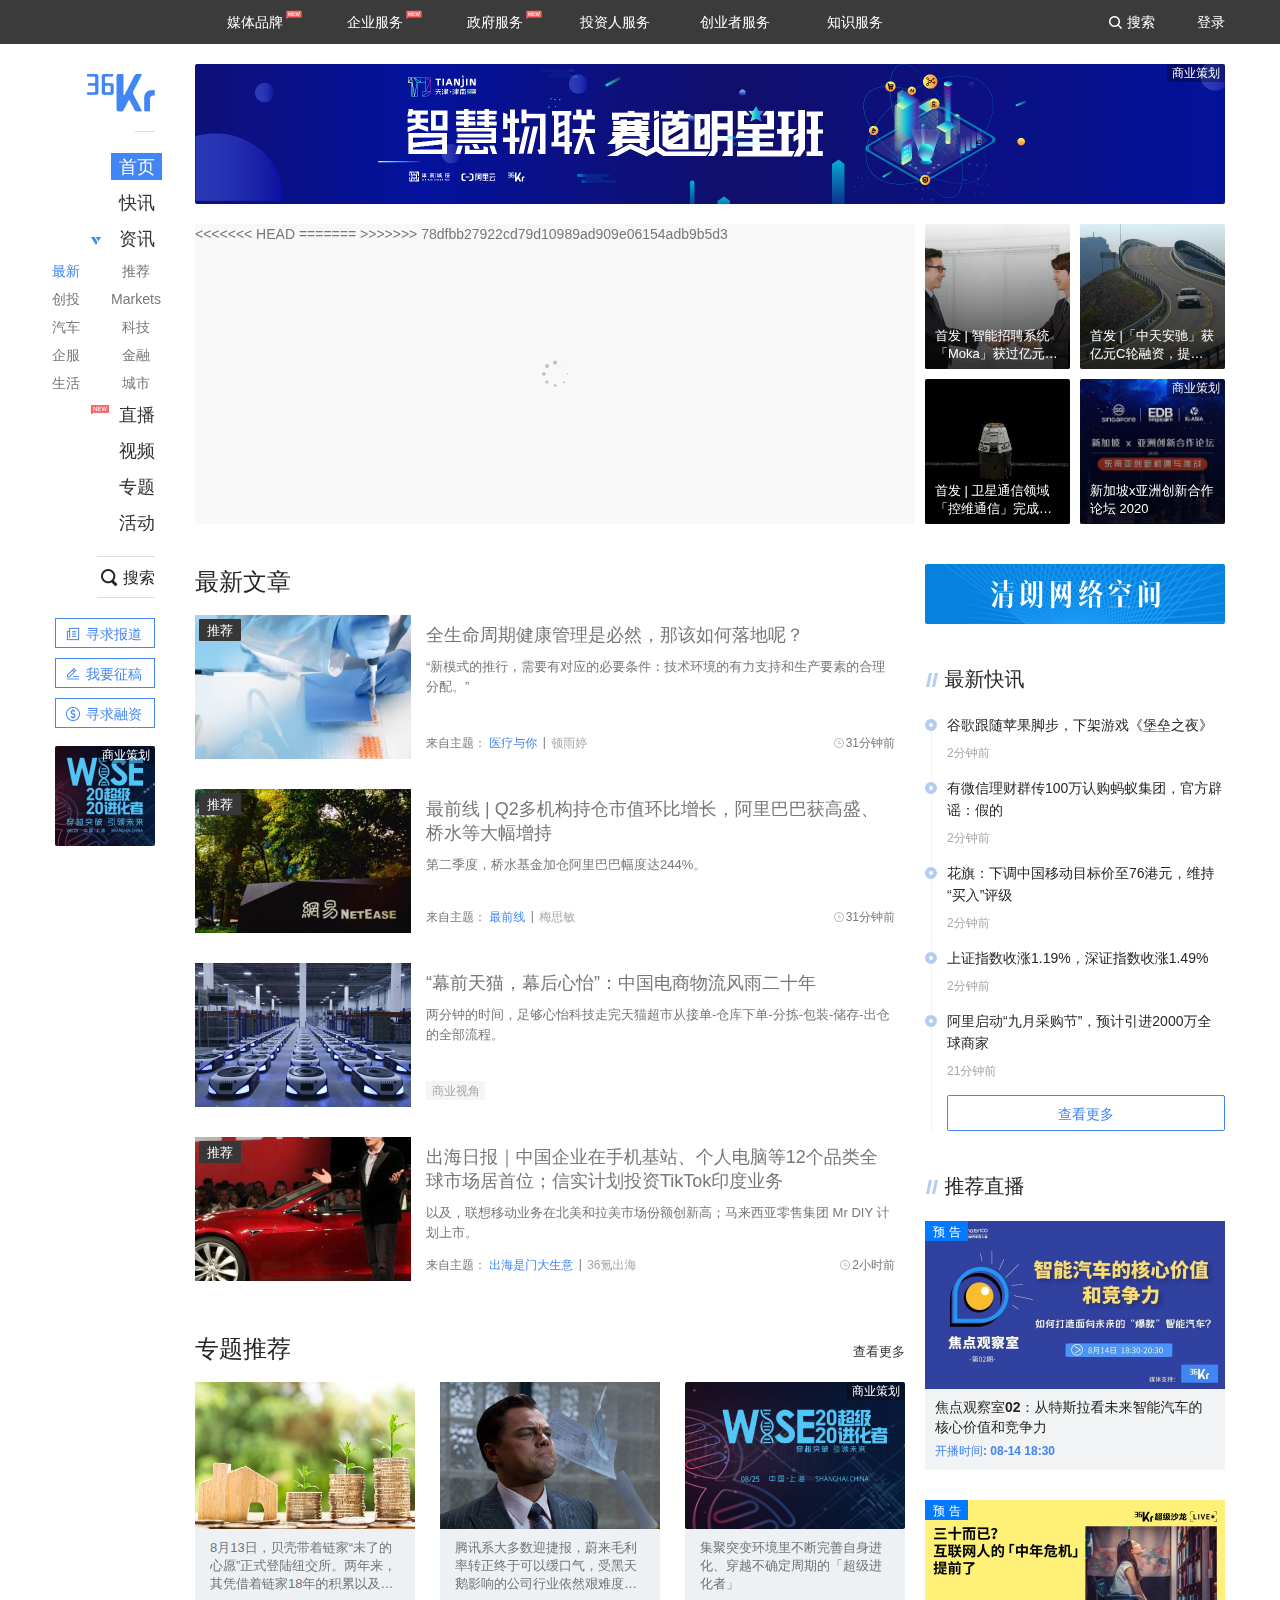
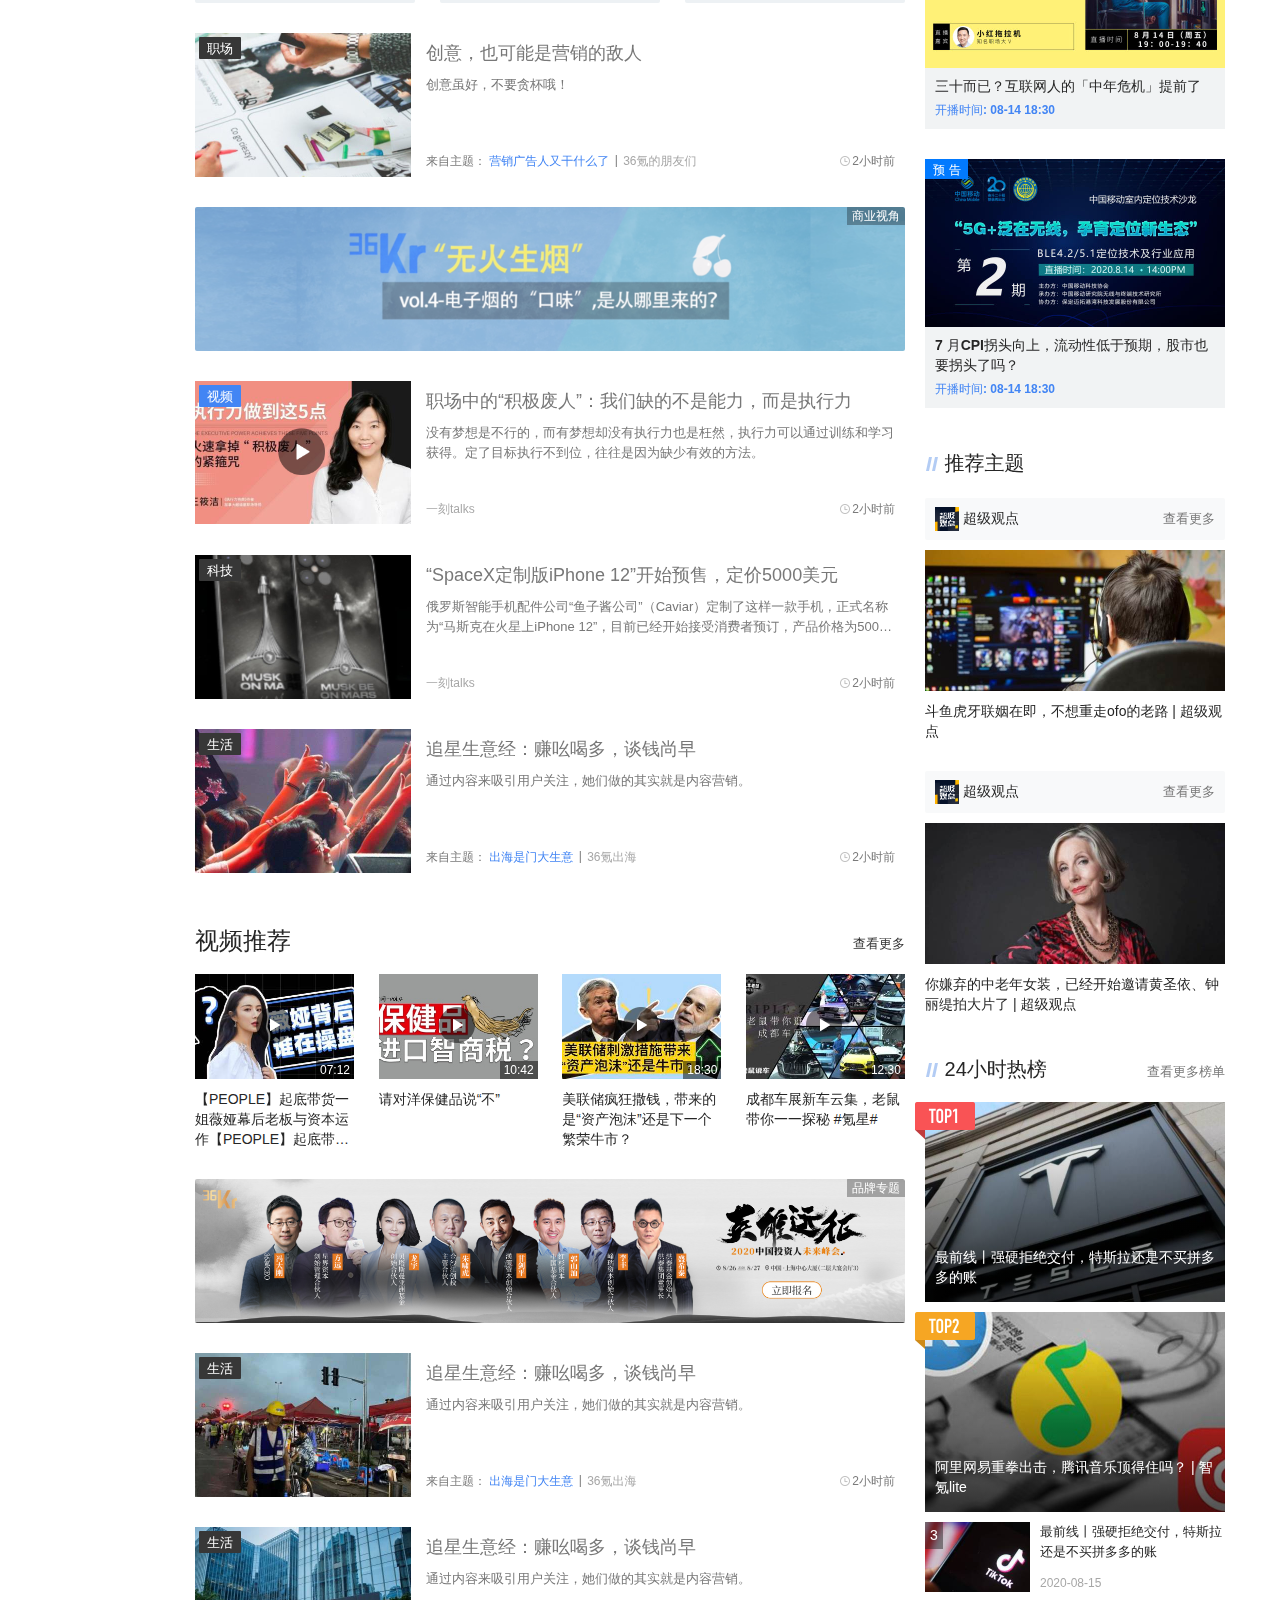
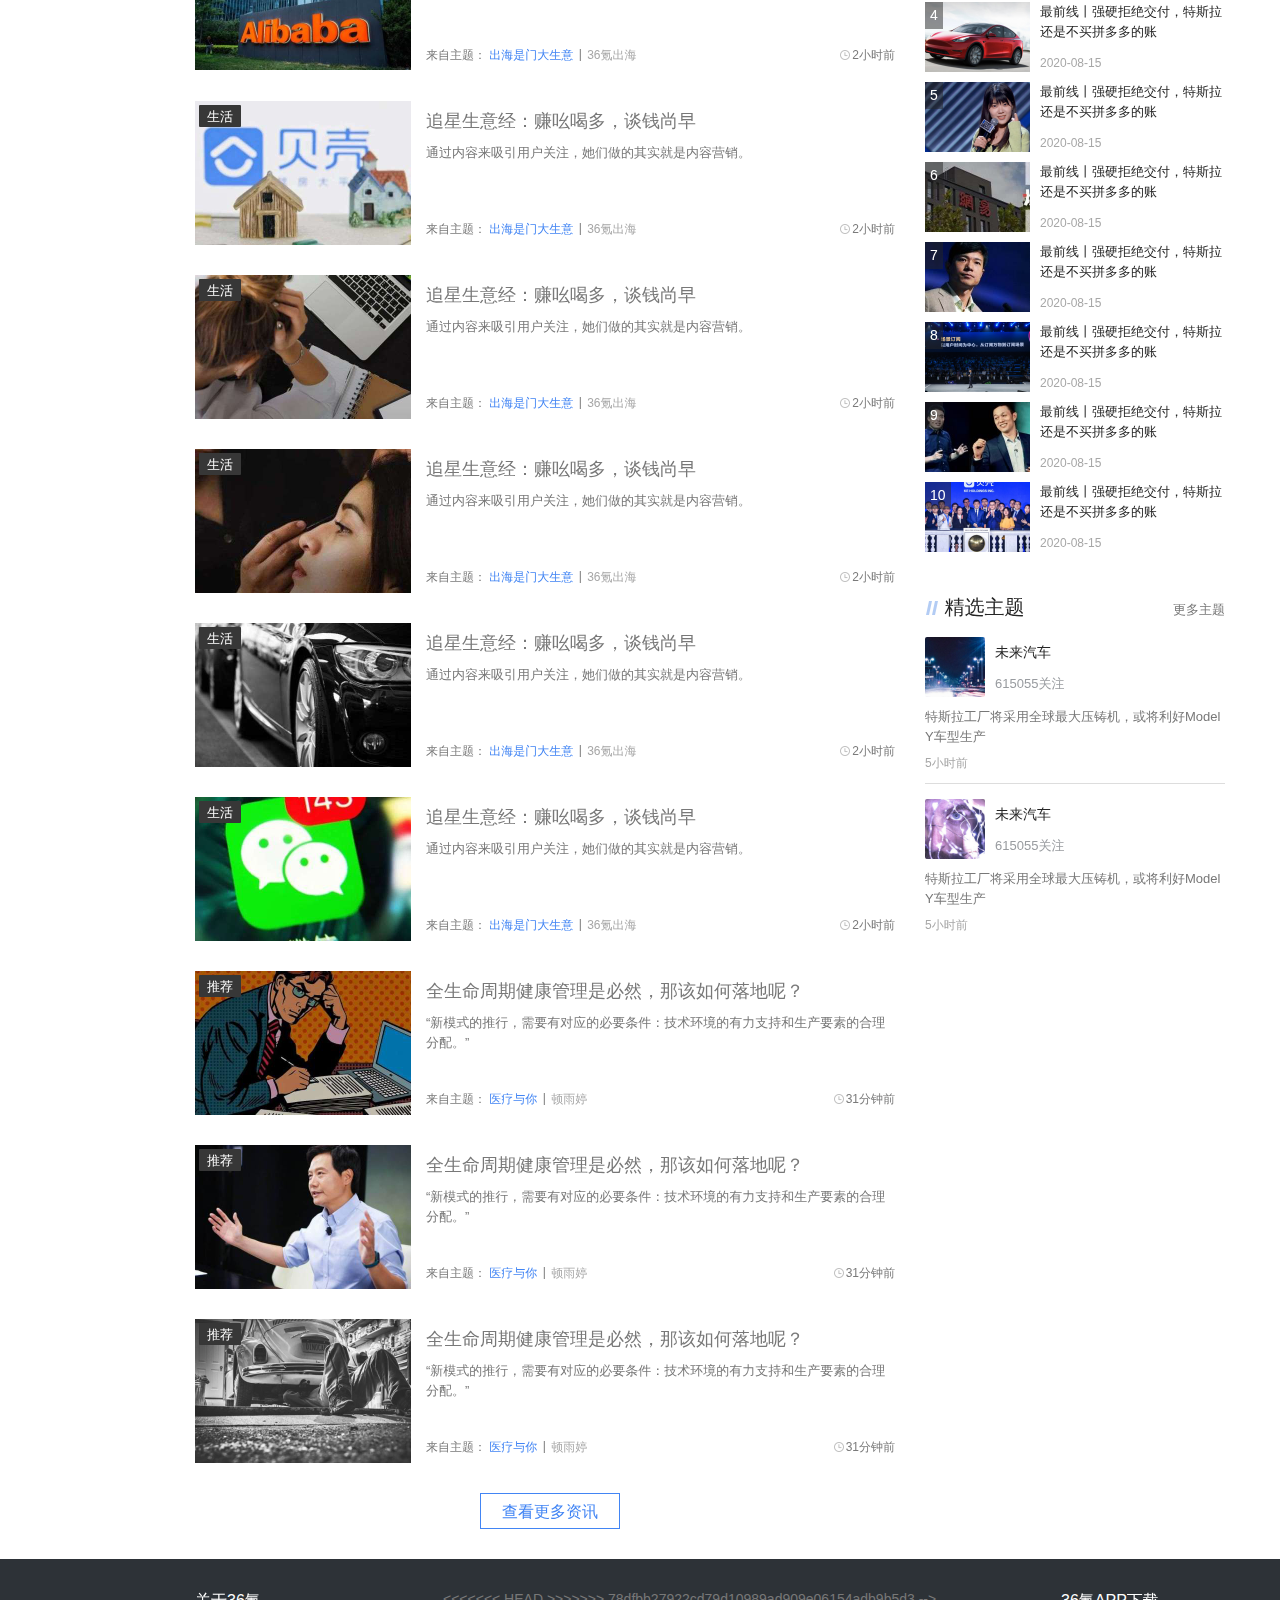
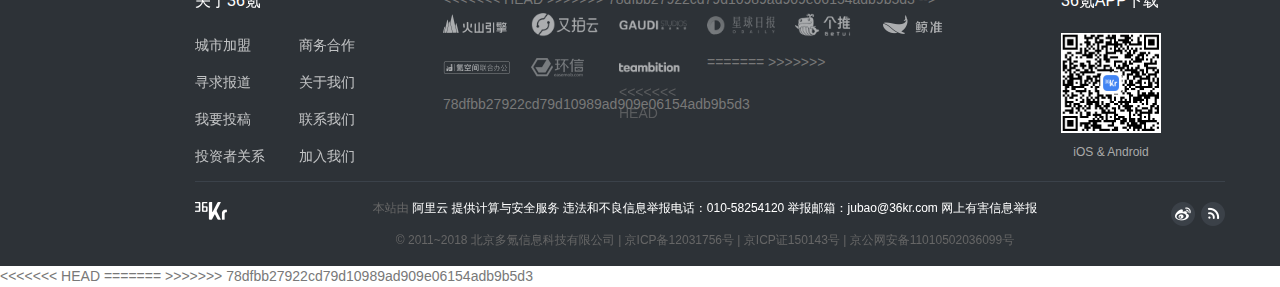
==== commit bc623ddb: "git@github.com:june-Do/big_project.git" ====
--- a/client/index.html
+++ b/client/index.html
@@ -186,7 +186,11 @@
             <div class="kr_banner">
                 <div class="slides layui-carousel" lay-filter="kr_carousel" id="kr_carousel">
                     <ul id="carousel-item" carousel-item>
+<<<<<<< HEAD
+                        <!-- <li class="img-effect">
+=======
                         <li class="img-effect">
+>>>>>>> 78dfbb27922cd79d10989ad909e06154adb9b5d3
                             <a href="javascript:;">
                                 <img src="./uploads/banner_1.png" alt="">
                             </a>
@@ -216,7 +220,11 @@
                             <a href="javascript:;">
                                 <img src="./uploads/banner_6.png" alt="">
                             </a>
+<<<<<<< HEAD
+                        </li> -->
+=======
                         </li>
+>>>>>>> 78dfbb27922cd79d10989ad909e06154adb9b5d3
                     </ul>
                 </div>
                 <!-- 其它 -->
@@ -990,12 +998,21 @@
                         </dd>
                     </dl>
                     <dl class="kr_collaborator">
+<<<<<<< HEAD
+                        <!-- <dt>合作伙伴</dt>
+                        <dd>
+                            <a href="javascript:;">
+                                <img src="./uploads/aliyun.png" alt="">
+                            </a>
+                        </dd>
+=======
                         <dt>合作伙伴</dt>
                         <!-- <dd>
                             <a href="javascript:;">
                                 <img src="./uploads/aliyun.png" alt="">
                             </a>
                         </dd> -->
+>>>>>>> 78dfbb27922cd79d10989ad909e06154adb9b5d3
                         <dd>
                             <a href="javascript:;">
                                 <img src="./uploads/bytey.png" alt="">
@@ -1040,7 +1057,11 @@
                             <a href="javascript:;">
                                 <img src="./uploads/teambition.png" alt="">
                             </a>
-                        </dd>
+<<<<<<< HEAD
+                        </dd> -->
+=======
+                        </dd>
+>>>>>>> 78dfbb27922cd79d10989ad909e06154adb9b5d3
                     </dl>
                     <dl class="kr_download">
                         <dt>36氪APP下载</dt>
@@ -1075,7 +1096,11 @@
     <script src="./assets/jquery/jquery-3.5.1.min.js"></script>
     <script src="./assets/layui/layui.js"></script>
     <script src="./js/common.js"></script>
+<<<<<<< HEAD
+    <script src="../client/js/link.js"></script>
+=======
     <script src="./js/index.js"></script>
+>>>>>>> 78dfbb27922cd79d10989ad909e06154adb9b5d3
     <script>
         layui.use('carousel', function () {
             // 轮播模块
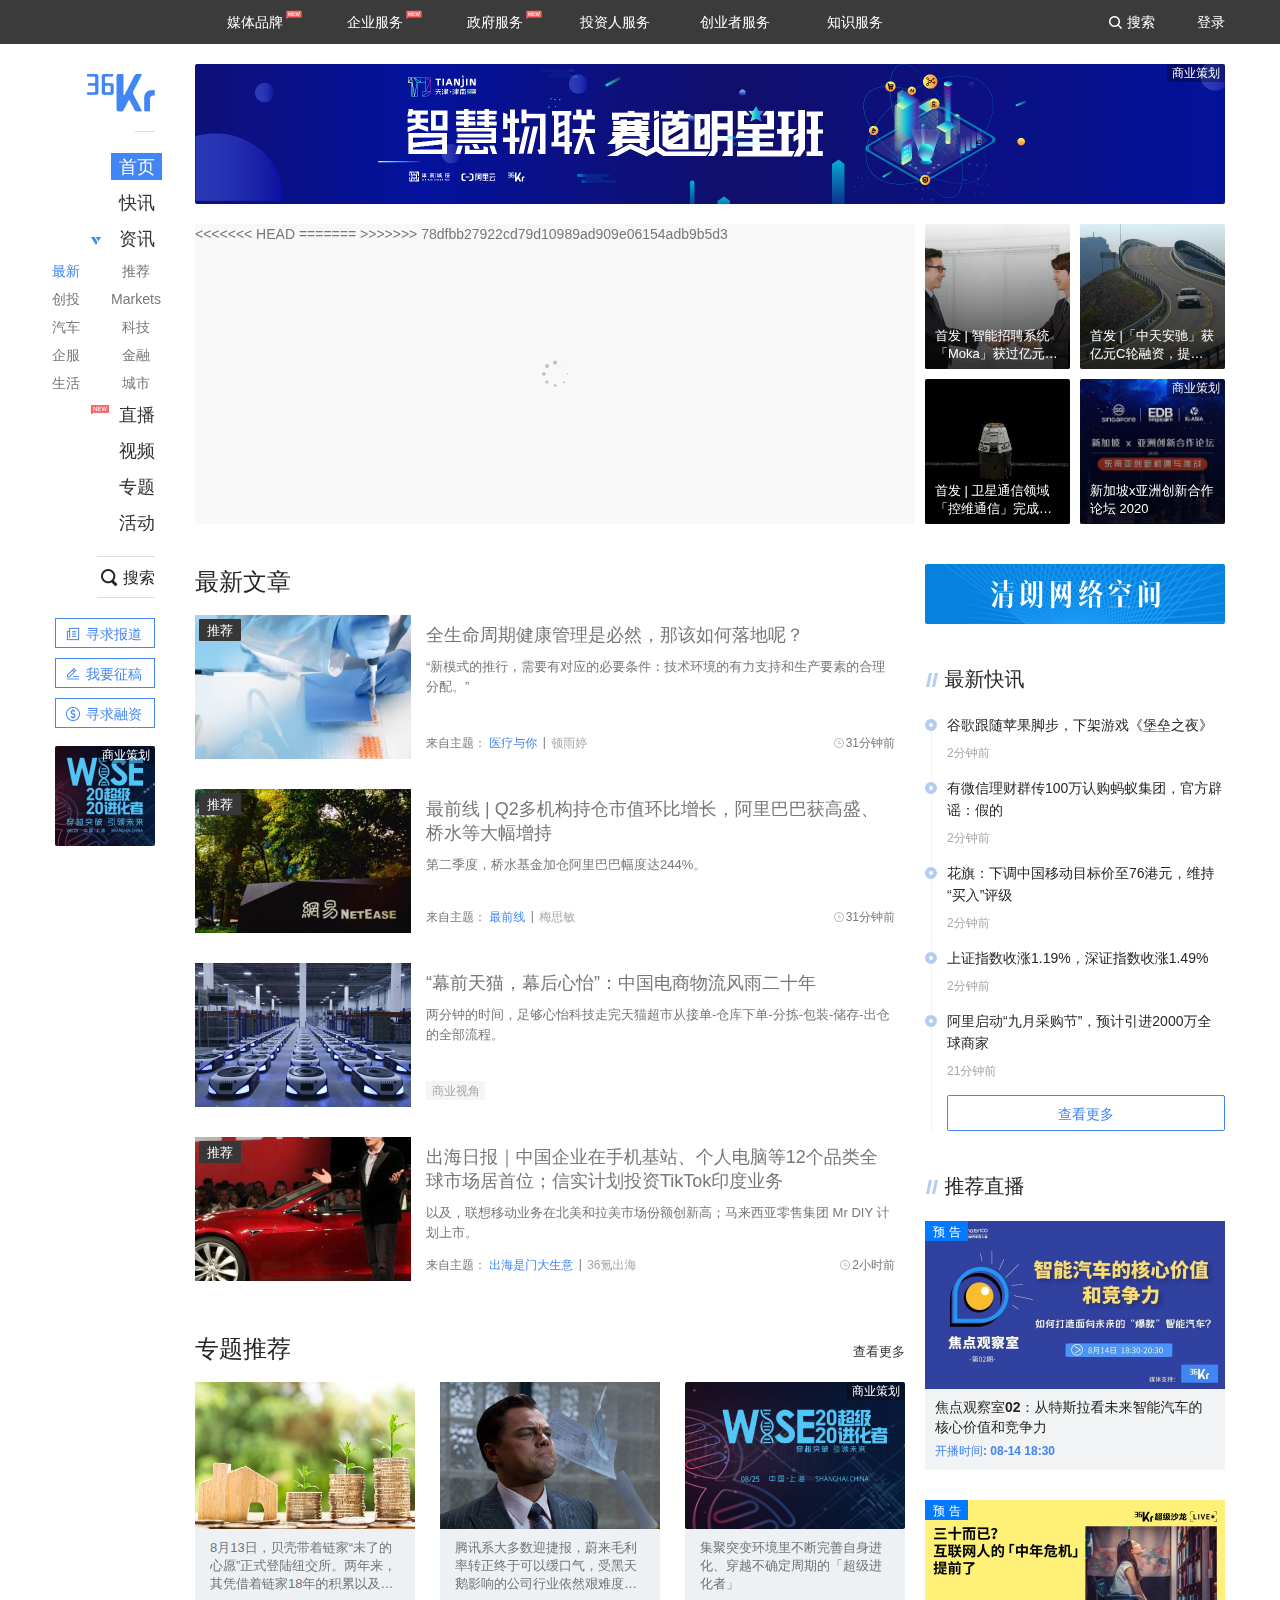
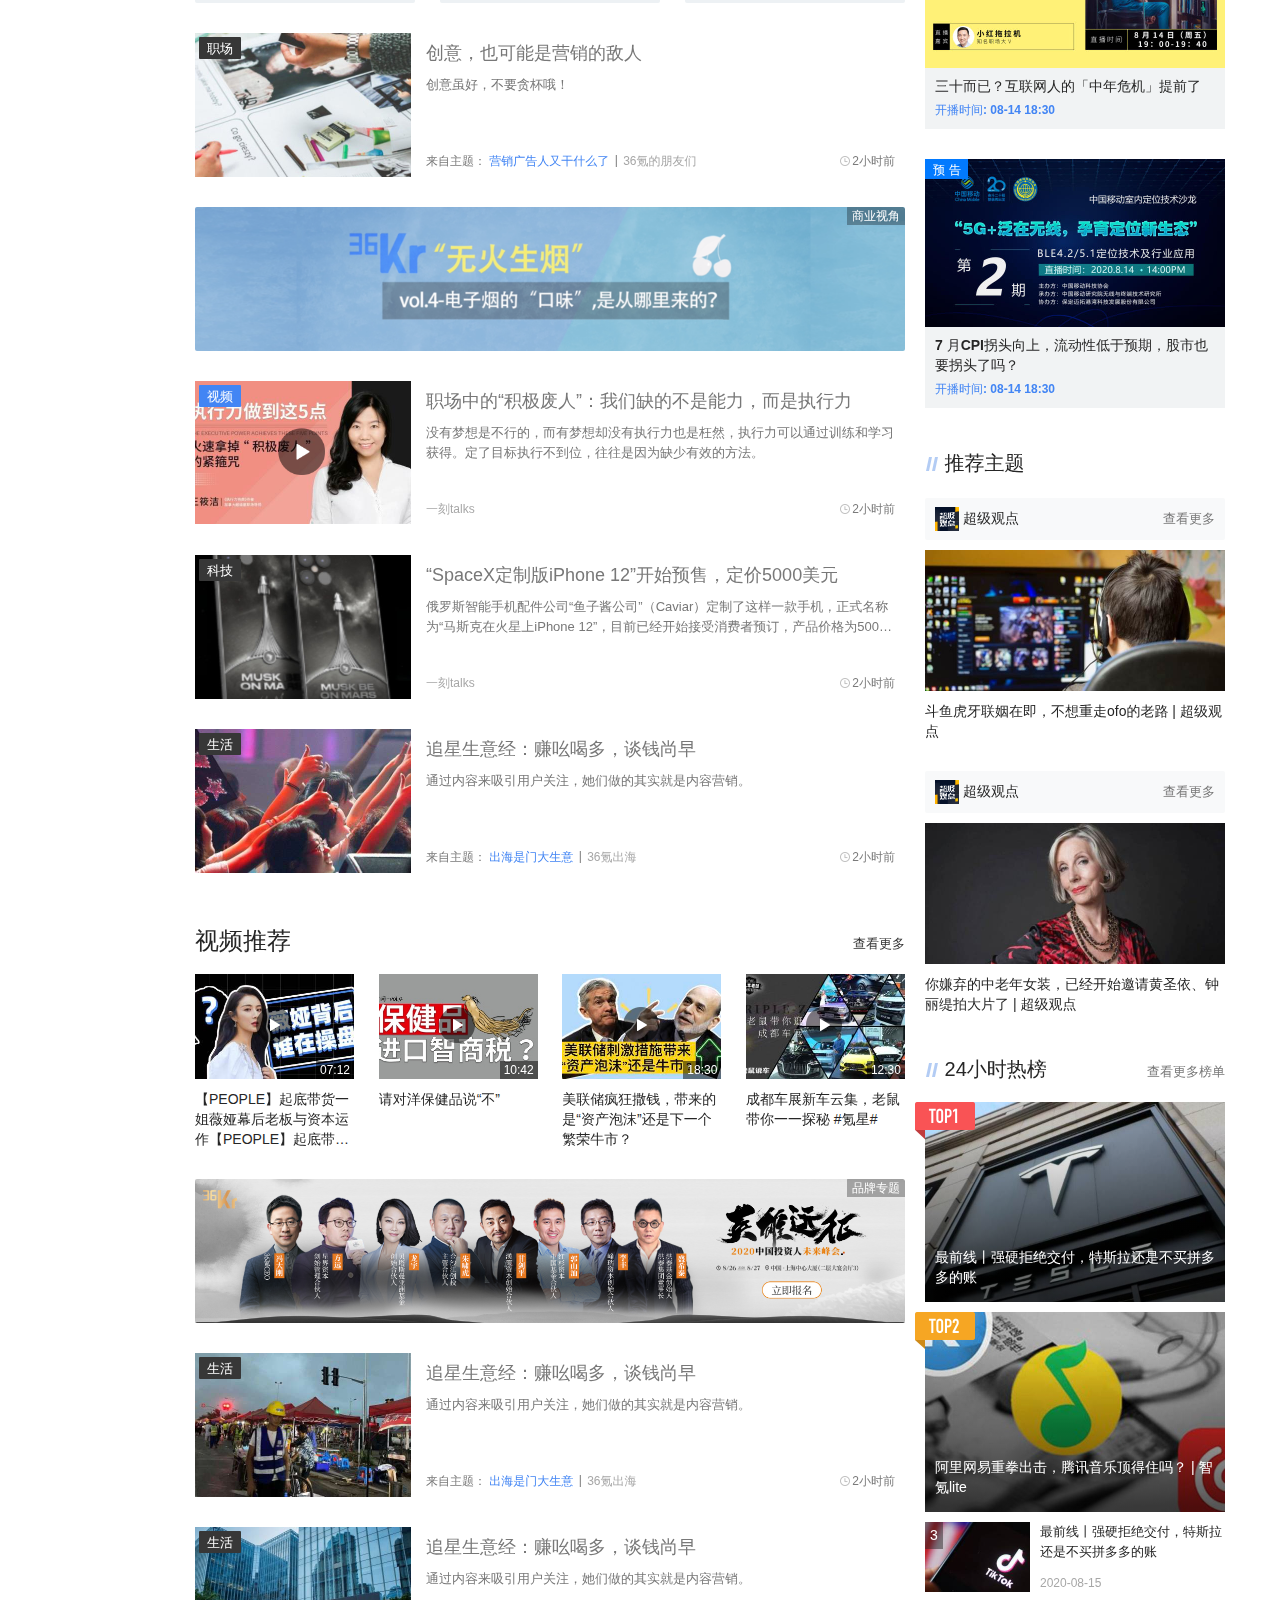
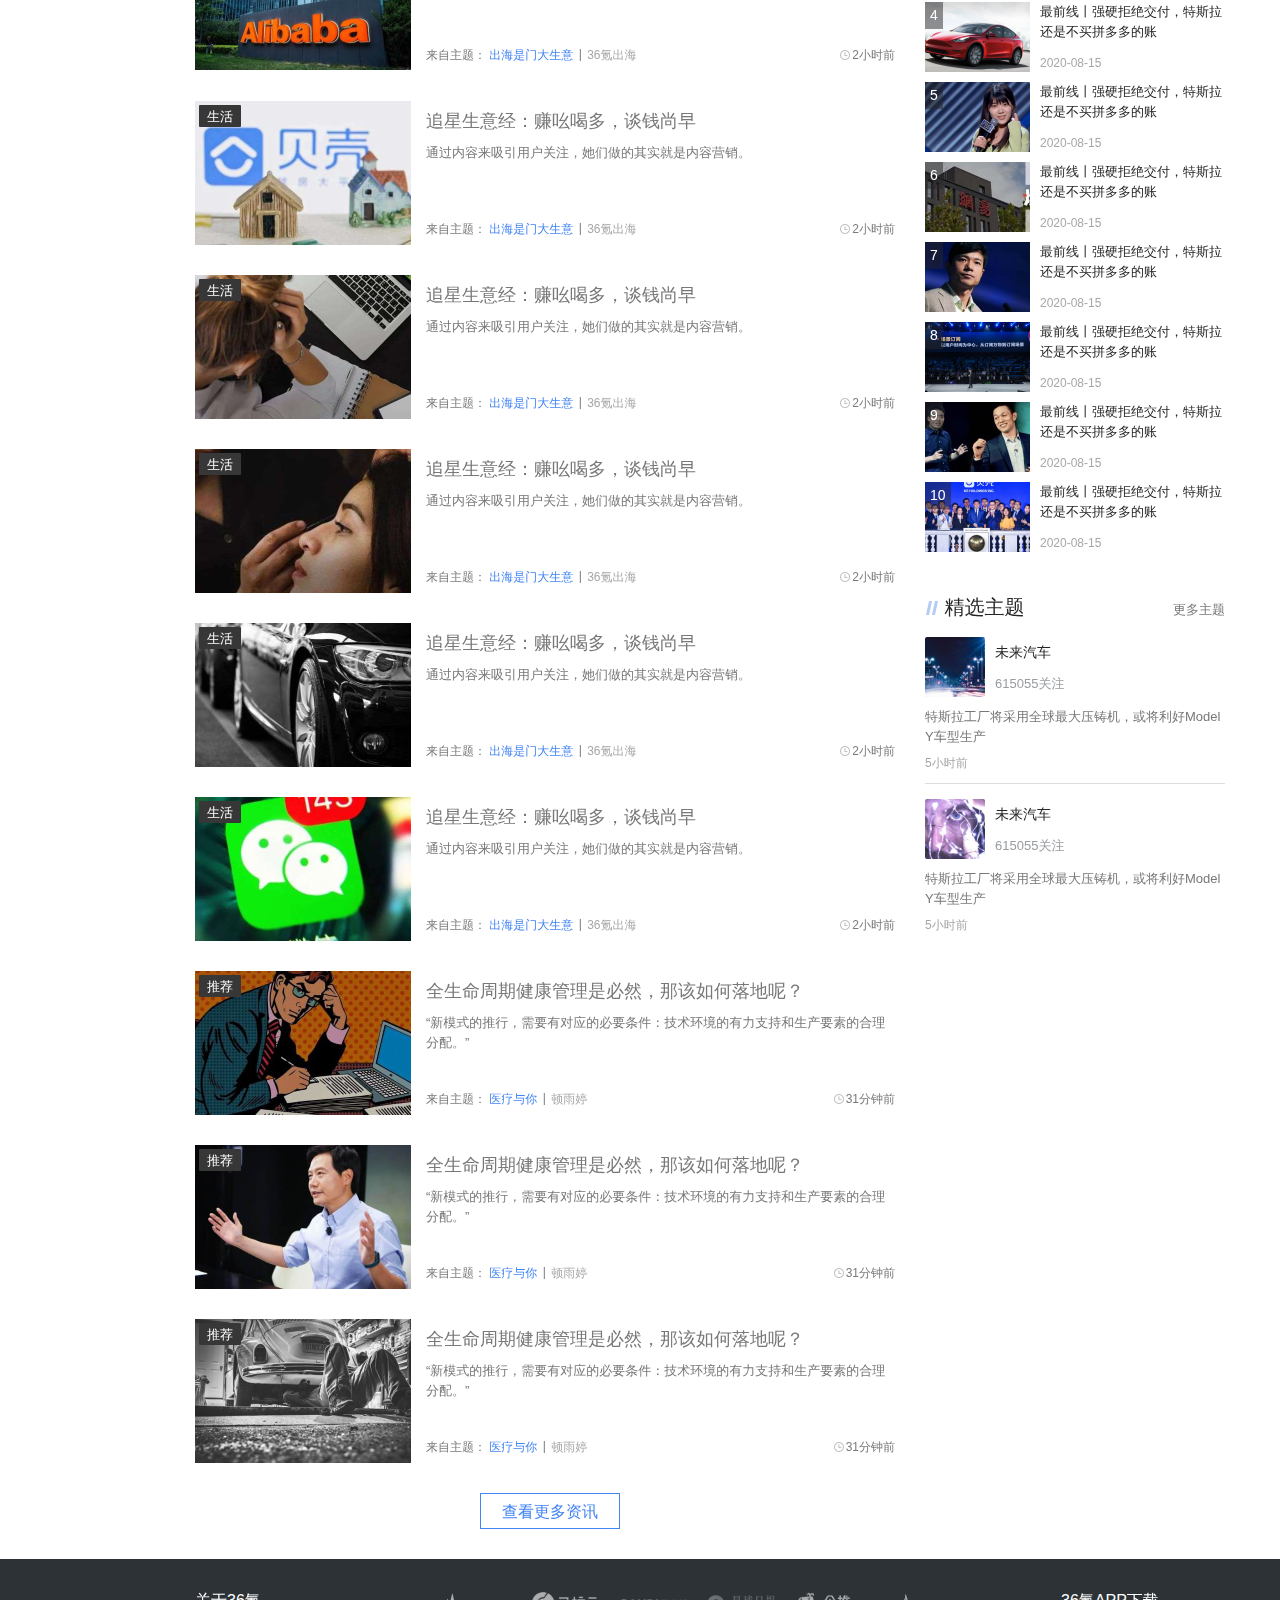
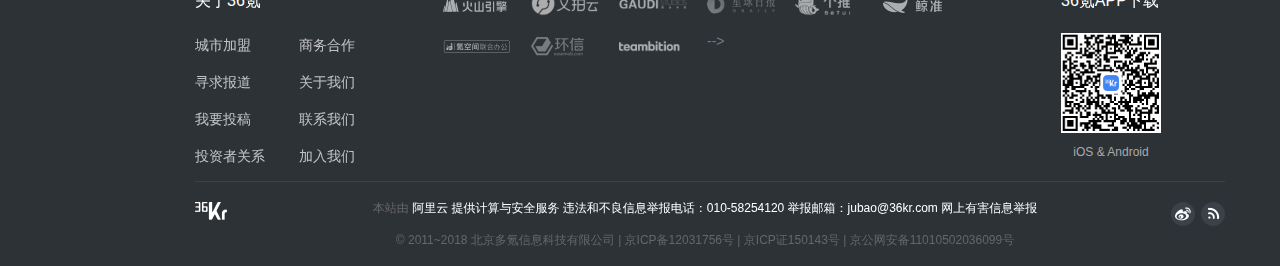
==== commit 7b5fc9d9: "前台页面完成" ====
--- a/client/index.html
+++ b/client/index.html
@@ -186,45 +186,43 @@
             <div class="kr_banner">
                 <div class="slides layui-carousel" lay-filter="kr_carousel" id="kr_carousel">
                     <ul id="carousel-item" carousel-item>
-<<<<<<< HEAD
-                        <!-- <li class="img-effect">
-=======
-                        <li class="img-effect">
->>>>>>> 78dfbb27922cd79d10989ad909e06154adb9b5d3
-                            <a href="javascript:;">
-                                <img src="./uploads/banner_1.png" alt="">
-                            </a>
-                        </li>
-                        <li class="img-effect">
-                            <a href="javascript:;">
-                                <img src="./uploads/banner_2.png" alt="">
-                            </a>
-                        </li>
-                        <li class="img-effect">
-                            <a href="javascript:;">
-                                <img src="./uploads/banner_3.png" alt="">
-                            </a>
-                        </li>
-                        <li class="img-effect">
-                            <a href="javascript:;">
-                                <img src="./uploads/banner_4.png" alt="">
-                            </a>
-                        </li>
-                        <li class="ad">
-                            <a href="javascript:;">
-                                <img src="./uploads/banner_5.png" alt="">
-                            </a>
-                            <span>商业策划</span>
-                        </li>
-                        <li class="img-effect">
-                            <a href="javascript:;">
-                                <img src="./uploads/banner_6.png" alt="">
-                            </a>
-<<<<<<< HEAD
-                        </li> -->
-=======
-                        </li>
->>>>>>> 78dfbb27922cd79d10989ad909e06154adb9b5d3
+                        <<<<<<< HEAD <!-- <li class="img-effect">
+                            =======
+                            <li class="img-effect">
+                                >>>>>>> 78dfbb27922cd79d10989ad909e06154adb9b5d3
+                                <a href="javascript:;">
+                                    <img src="./uploads/banner_1.png" alt="">
+                                </a>
+                            </li>
+                            <li class="img-effect">
+                                <a href="javascript:;">
+                                    <img src="./uploads/banner_2.png" alt="">
+                                </a>
+                            </li>
+                            <li class="img-effect">
+                                <a href="javascript:;">
+                                    <img src="./uploads/banner_3.png" alt="">
+                                </a>
+                            </li>
+                            <li class="img-effect">
+                                <a href="javascript:;">
+                                    <img src="./uploads/banner_4.png" alt="">
+                                </a>
+                            </li>
+                            <li class="ad">
+                                <a href="javascript:;">
+                                    <img src="./uploads/banner_5.png" alt="">
+                                </a>
+                                <span>商业策划</span>
+                            </li>
+                            <li class="img-effect">
+                                <a href="javascript:;">
+                                    <img src="./uploads/banner_6.png" alt="">
+                                </a>
+                                <<<<<<< HEAD </li> -->
+                                    =======
+                            </li>
+                            >>>>>>> 78dfbb27922cd79d10989ad909e06154adb9b5d3
                     </ul>
                 </div>
                 <!-- 其它 -->
@@ -998,21 +996,19 @@
                         </dd>
                     </dl>
                     <dl class="kr_collaborator">
-<<<<<<< HEAD
                         <!-- <dt>合作伙伴</dt>
-                        <dd>
+                            <dd>
+                                <a href="javascript:;">
+                                    <img src="./uploads/aliyun.png" alt="">
+                                </a>
+                            </dd>
+                            =======
+                            <dt>合作伙伴</dt>
+                            <!-- <dd>
                             <a href="javascript:;">
                                 <img src="./uploads/aliyun.png" alt="">
                             </a>
-                        </dd>
-=======
-                        <dt>合作伙伴</dt>
-                        <!-- <dd>
-                            <a href="javascript:;">
-                                <img src="./uploads/aliyun.png" alt="">
-                            </a>
                         </dd> -->
->>>>>>> 78dfbb27922cd79d10989ad909e06154adb9b5d3
                         <dd>
                             <a href="javascript:;">
                                 <img src="./uploads/bytey.png" alt="">
@@ -1057,11 +1053,8 @@
                             <a href="javascript:;">
                                 <img src="./uploads/teambition.png" alt="">
                             </a>
-<<<<<<< HEAD
                         </dd> -->
-=======
-                        </dd>
->>>>>>> 78dfbb27922cd79d10989ad909e06154adb9b5d3
+                        </dd>
                     </dl>
                     <dl class="kr_download">
                         <dt>36氪APP下载</dt>
@@ -1096,11 +1089,9 @@
     <script src="./assets/jquery/jquery-3.5.1.min.js"></script>
     <script src="./assets/layui/layui.js"></script>
     <script src="./js/common.js"></script>
-<<<<<<< HEAD
-    <script src="../client/js/link.js"></script>
-=======
+    <!-- <script src="../client/js/link.js"> -->
+    </script>
     <script src="./js/index.js"></script>
->>>>>>> 78dfbb27922cd79d10989ad909e06154adb9b5d3
     <script>
         layui.use('carousel', function () {
             // 轮播模块
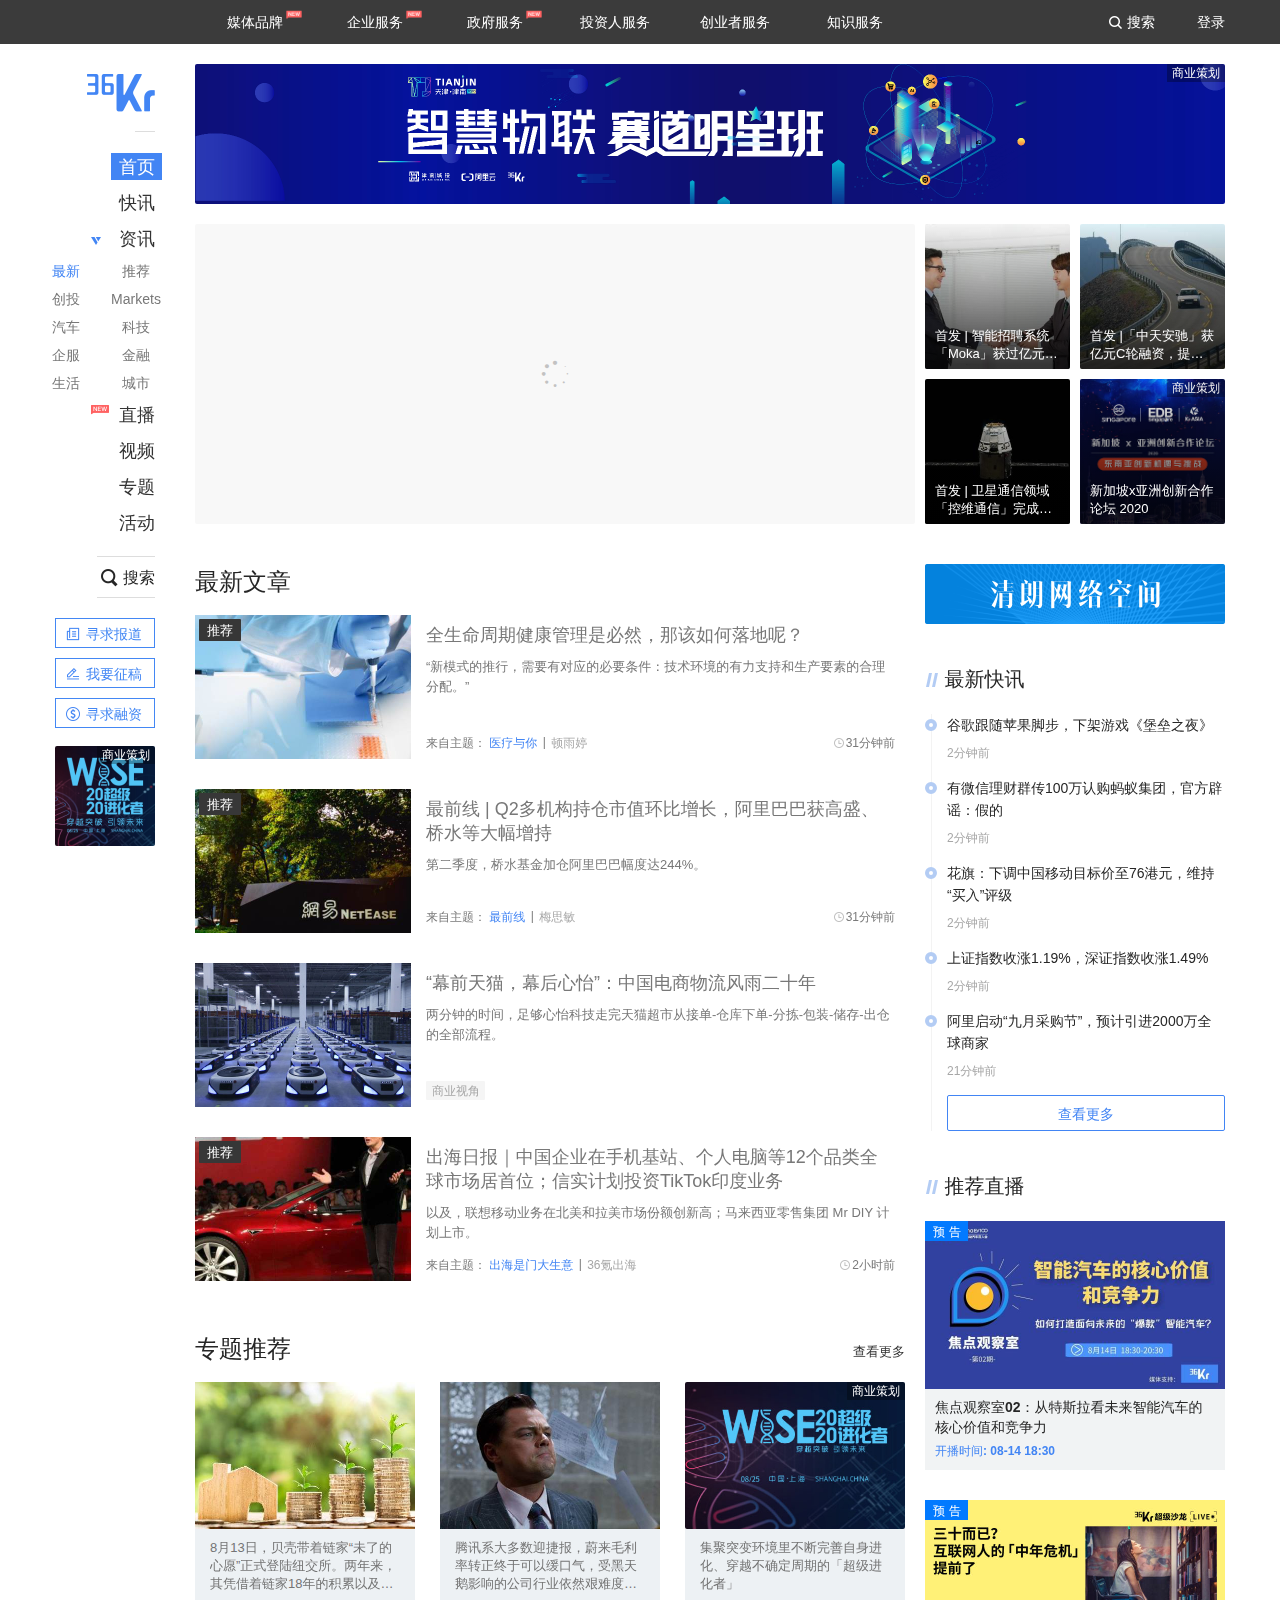
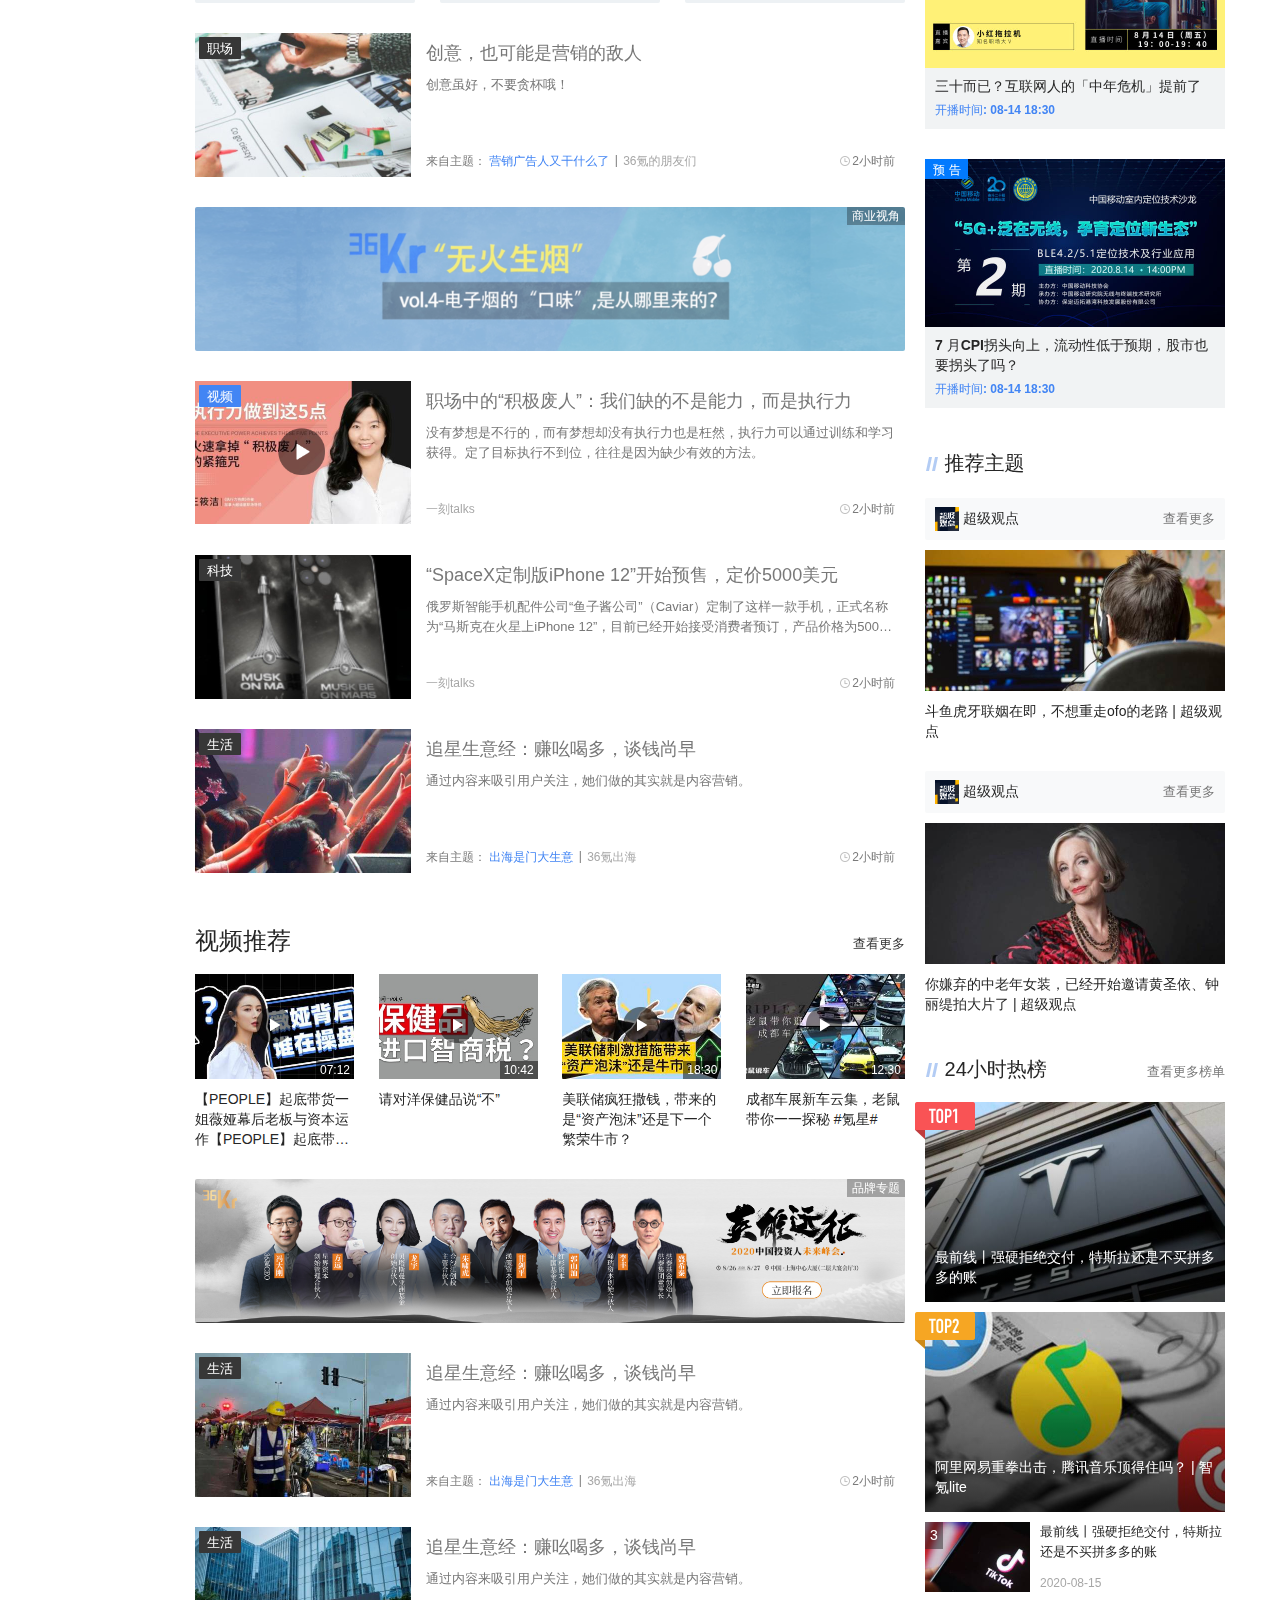
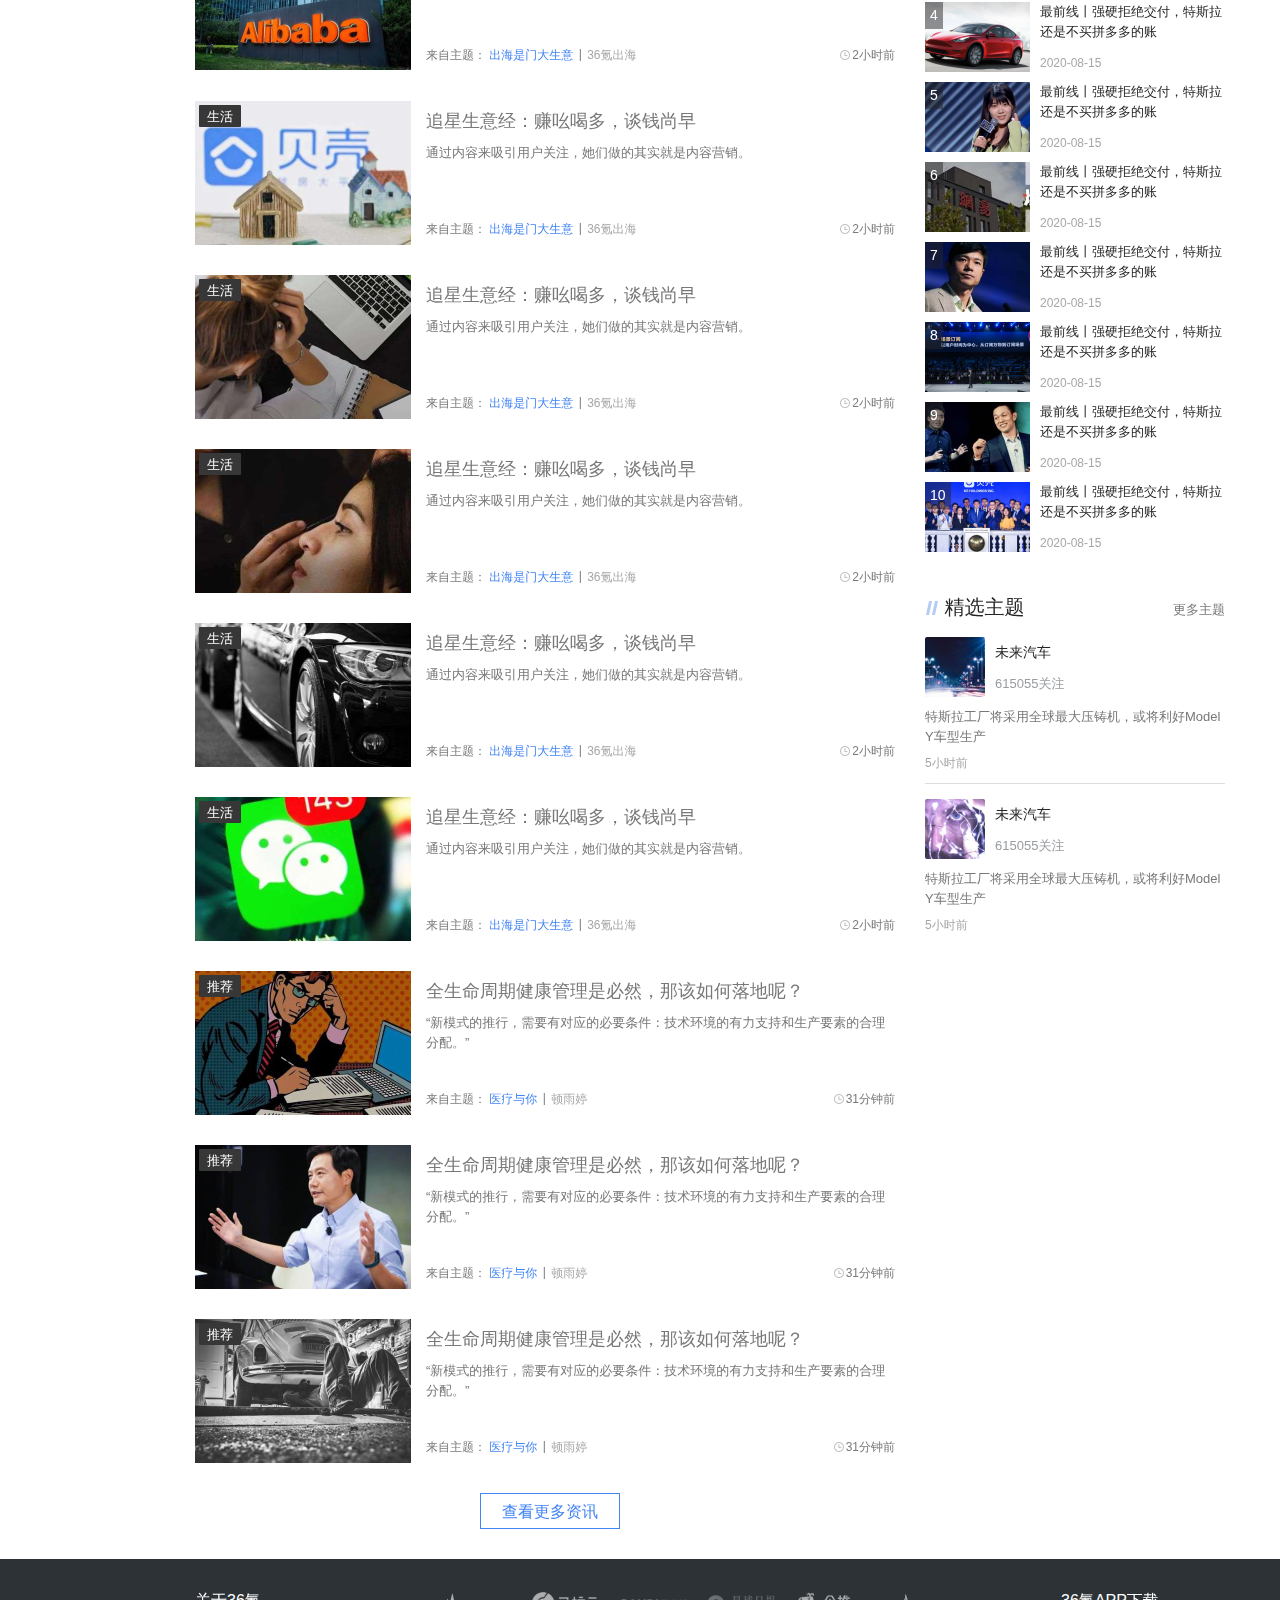
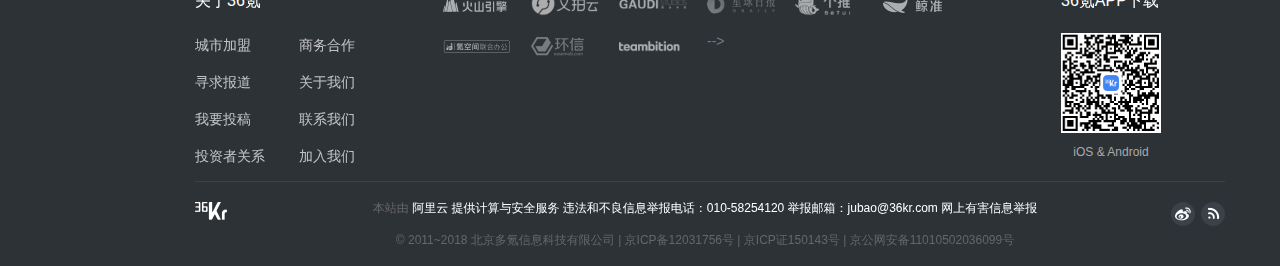
==== commit 7b333f5f: "index.html" ====
--- a/client/index.html
+++ b/client/index.html
@@ -186,7 +186,7 @@
             <div class="kr_banner">
                 <div class="slides layui-carousel" lay-filter="kr_carousel" id="kr_carousel">
                     <ul id="carousel-item" carousel-item>
-                        <<<<<<< HEAD <!-- <li class="img-effect">
+                        <!-- <li class="img-effect">
                             =======
                             <li class="img-effect">
                                 >>>>>>> 78dfbb27922cd79d10989ad909e06154adb9b5d3
@@ -220,9 +220,7 @@
                                     <img src="./uploads/banner_6.png" alt="">
                                 </a>
                                 <<<<<<< HEAD </li> -->
-                                    =======
-                            </li>
-                            >>>>>>> 78dfbb27922cd79d10989ad909e06154adb9b5d3
+                        </li>
                     </ul>
                 </div>
                 <!-- 其它 -->
